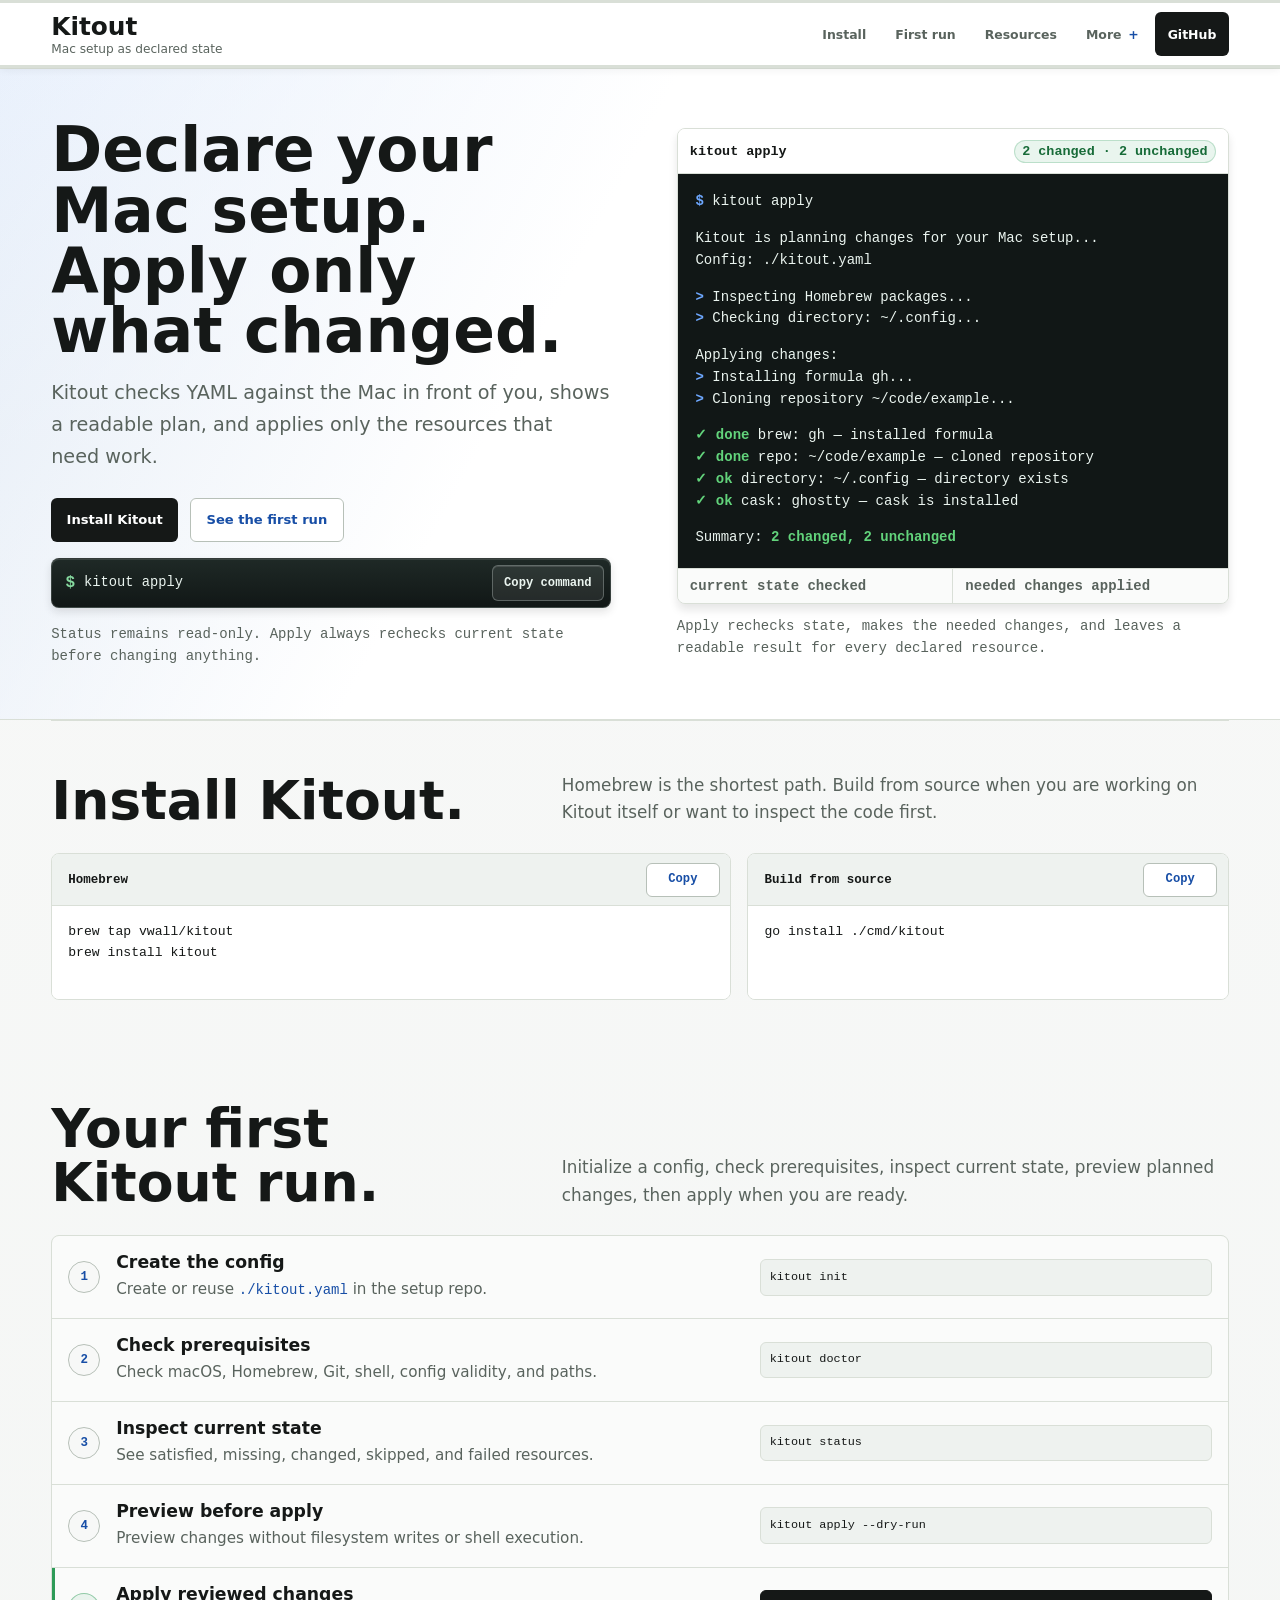
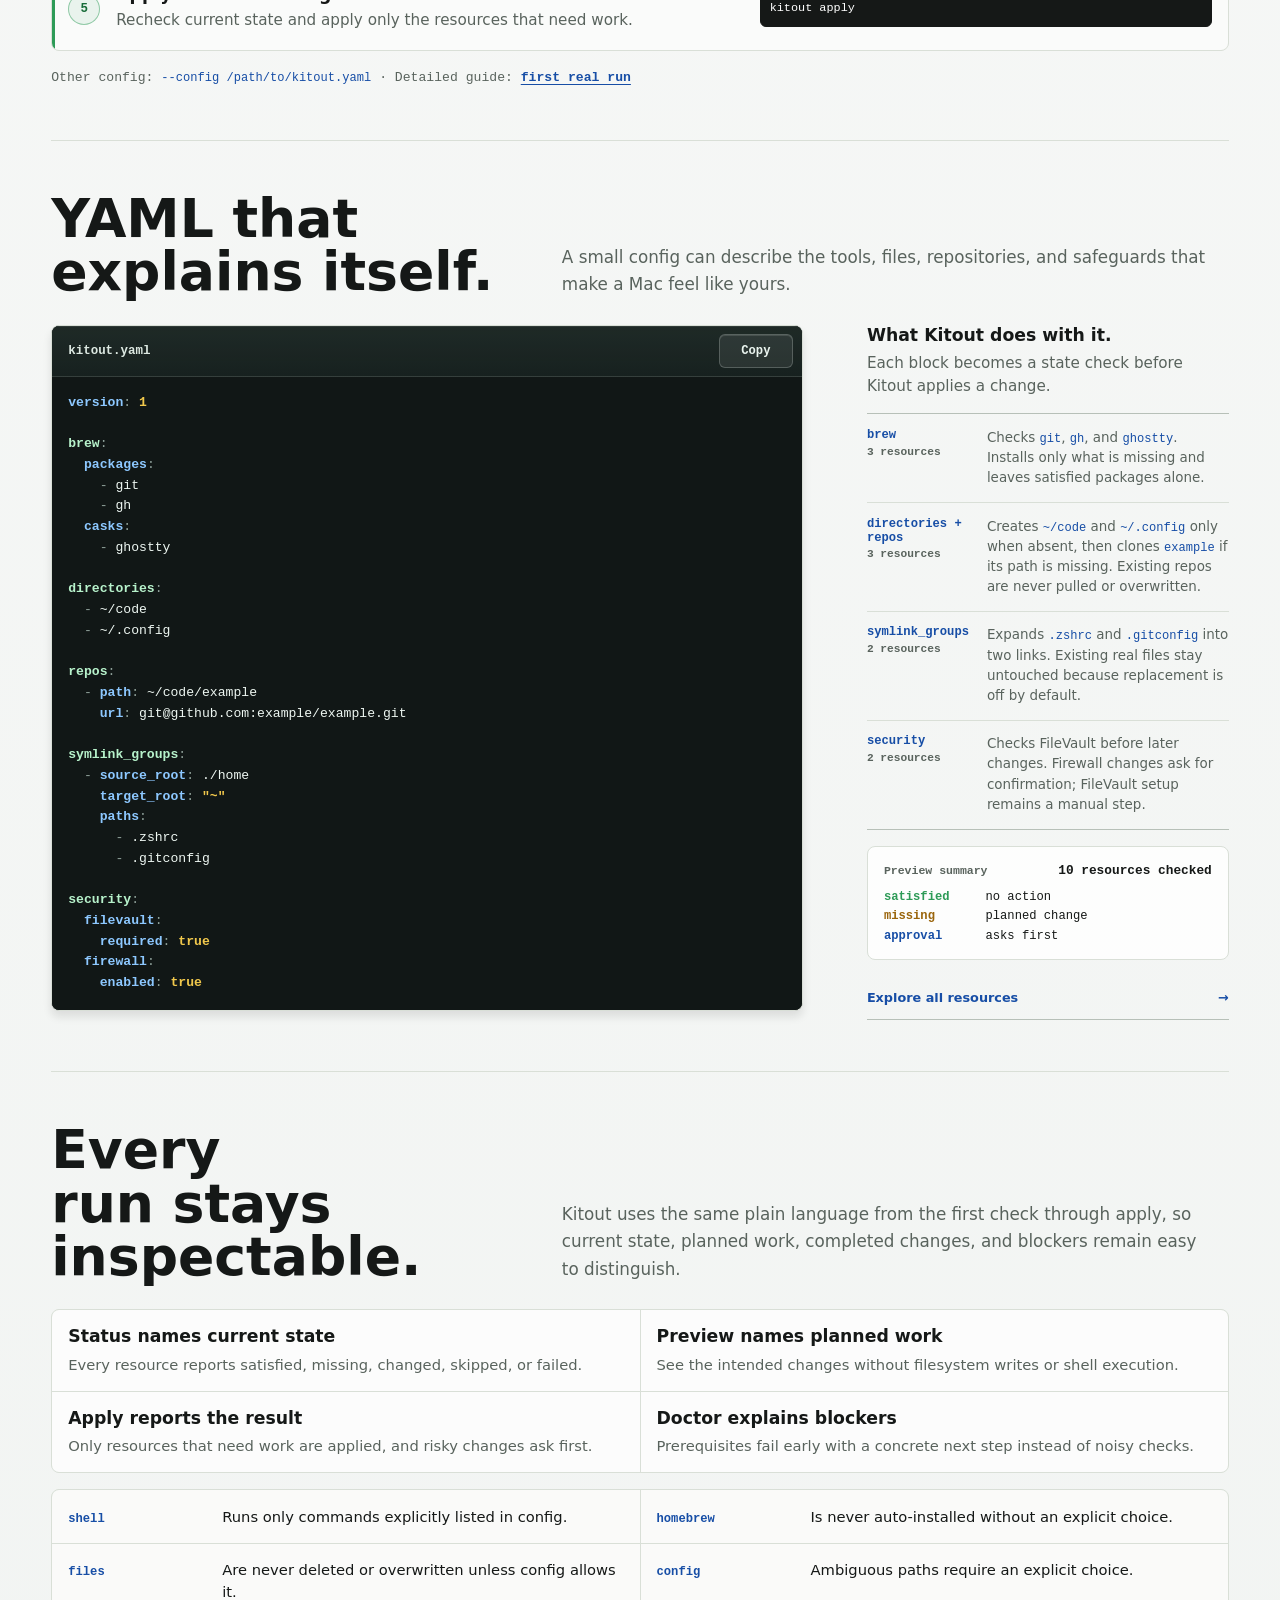
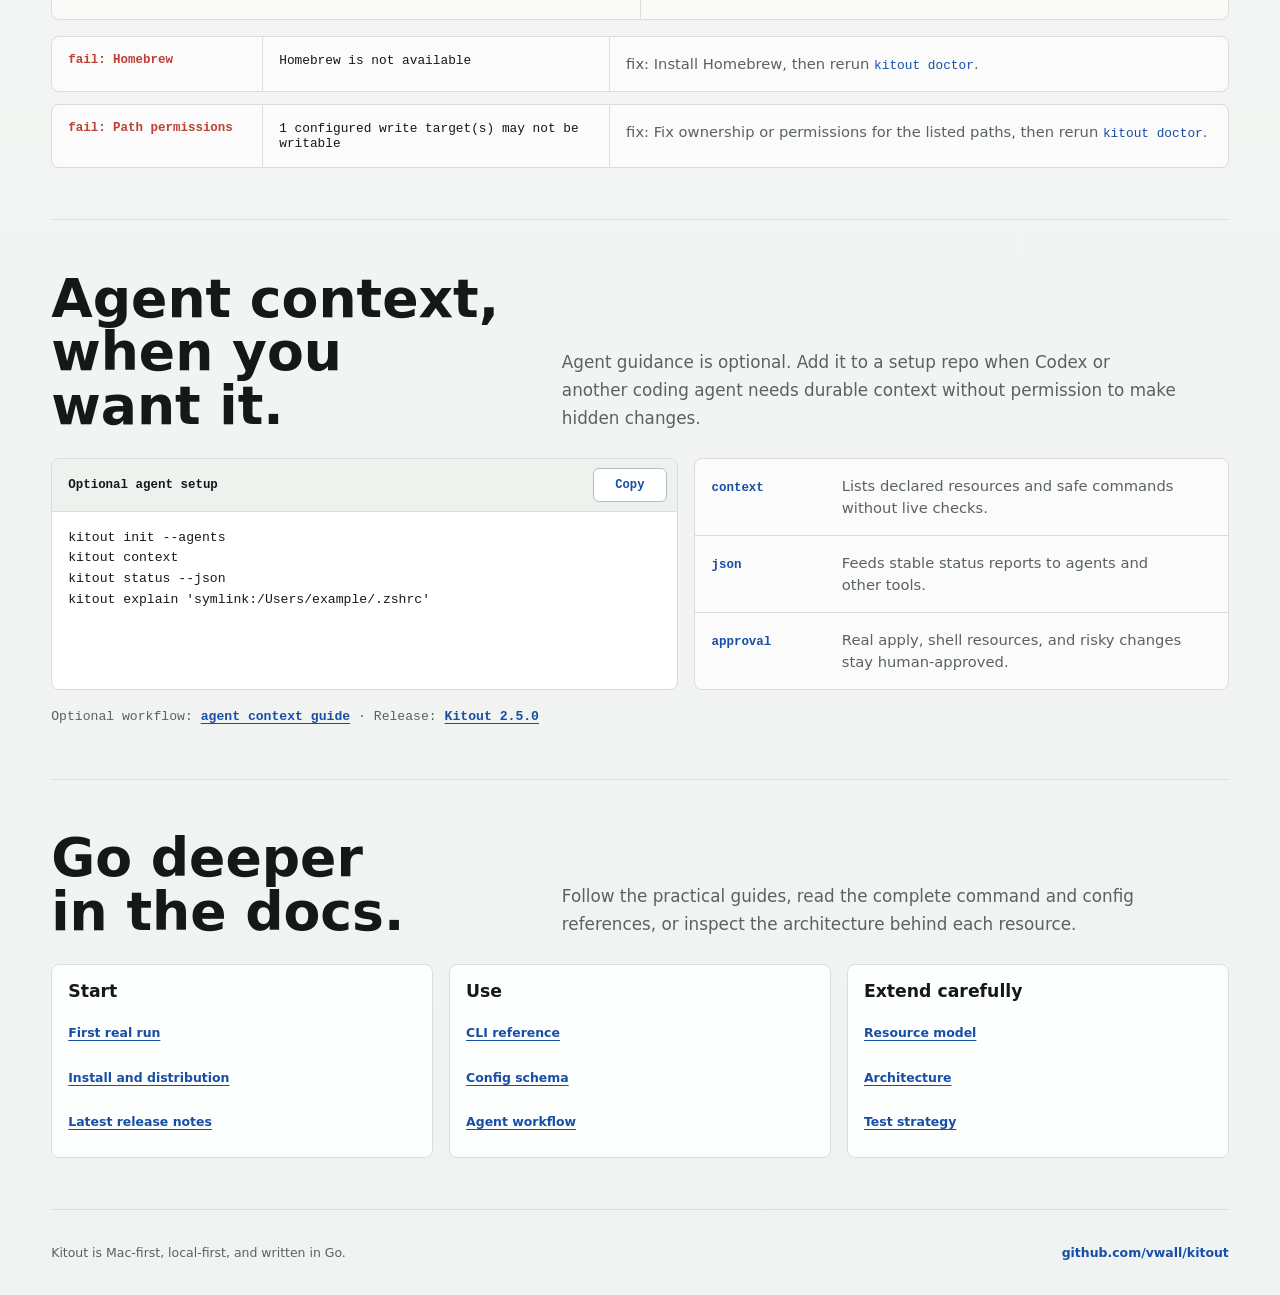
==== docs/index.html @ f17ac43f "Clarify config behavior and resource consequences" ====
<!doctype html>
<html lang="en">
  <head>
    <meta charset="utf-8" />
    <meta
      name="viewport"
      content="width=device-width, initial-scale=1, viewport-fit=cover"
    />
    <title>Kitout | Declarative Mac setup</title>
    <meta
      name="description"
      content="Kitout is a Go CLI for declaring a Mac setup in YAML, checking current state, previewing a plan, and applying only the resources that need work."
    />
    <link rel="icon" href="assets/retro-mac-computer.png" />
    <link rel="stylesheet" href="assets/site.css?v=2.5.0-homepage" />
  </head>
  <body>
    <header class="site-header" aria-label="Site header">
      <a class="brand" href="./" aria-label="Kitout home">
        <span class="brand-mark">Kitout</span>
        <span class="brand-line">Mac setup as declared state</span>
      </a>
      <nav class="site-nav" aria-label="Primary navigation">
        <a class="nav-install" href="#install">Install</a>
        <a class="nav-runbook" href="#commands">First run</a>
        <a class="nav-resources" href="#schema">Resources</a>
        <details class="nav-more">
          <summary>More</summary>
          <div class="nav-menu">
            <a href="#output">What happens</a>
            <a href="#agents">Agents</a>
            <a href="#docs">Docs</a>
            <a class="nav-menu-github" href="https://github.com/vwall/kitout"
              >GitHub</a
            >
          </div>
        </details>
        <a class="nav-strong" href="https://github.com/vwall/kitout"
          >GitHub</a
        >
      </nav>
    </header>

    <main>
      <section class="hero" aria-labelledby="hero-title">
        <div class="hero-inner">
          <div class="hero-copy">
            <h1 id="hero-title">
              Declare your Mac setup. Apply only what changed.
            </h1>
            <p class="hero-text">
              Kitout checks YAML against the Mac in front of you, shows a
              readable plan, and applies only the resources that need work.
            </p>
            <div class="hero-actions" aria-label="Primary links">
              <a class="button primary" href="#install">Install Kitout</a>
              <a class="button secondary" href="#commands">See the first run</a>
            </div>
            <div class="hero-command" aria-label="Apply command">
              <span class="prompt">$</span>
              <code>kitout apply</code>
              <button
                type="button"
                aria-label="Copy apply command"
                data-copy-text="kitout apply"
              >
                Copy command
              </button>
            </div>
            <p class="hero-note">
              Status remains read-only. Apply always rechecks current state
              before changing anything.
            </p>
          </div>
          <figure
            class="kitout-artifact"
            aria-labelledby="artifact-title"
            aria-describedby="artifact-caption"
          >
            <div class="artifact-shell">
              <div class="artifact-titlebar">
                <span id="artifact-title">kitout apply</span>
                <strong>2 changed · 2 unchanged</strong>
              </div>
              <div
                class="artifact-terminal"
                aria-label="Apply output excerpt"
              >
<pre><code><span class="terminal-line"><span class="term-prompt">$</span> kitout apply</span>
<span class="terminal-gap"></span>
<span class="terminal-line">Kitout is planning changes for your Mac setup...</span>
<span class="terminal-line">Config: ./kitout.yaml</span>
<span class="terminal-gap artifact-wide"></span>
<span class="terminal-line artifact-wide"><span class="term-progress">&gt;</span> Inspecting Homebrew packages...</span>
<span class="terminal-line artifact-wide"><span class="term-progress">&gt;</span> Checking directory: ~/.config...</span>
<span class="terminal-gap"></span>
<span class="terminal-line">Applying changes:</span>
<span class="terminal-line artifact-wide"><span class="term-progress">&gt;</span> Installing formula gh...</span>
<span class="terminal-line artifact-wide"><span class="term-progress">&gt;</span> Cloning repository ~/code/example...</span>
<span class="terminal-gap"></span>
<span class="terminal-line"><span class="term-ok">✓ done</span> brew: gh <span class="artifact-wide">— installed formula</span></span>
<span class="terminal-line"><span class="term-ok">✓ done</span> repo: ~/code/example <span class="artifact-wide">— cloned repository</span></span>
<span class="terminal-line"><span class="term-ok">✓ ok</span> directory: ~/.config <span class="artifact-wide">— directory exists</span></span>
<span class="terminal-line artifact-wide"><span class="term-ok">✓ ok</span> cask: ghostty — cask is installed</span>
<span class="terminal-gap"></span>
<span class="terminal-line">Summary: <span class="term-ok">2 changed, 2 unchanged</span></span></code></pre>
              </div>
              <div class="artifact-footer">
                <span>current state checked</span>
                <span>needed changes applied</span>
              </div>
            </div>
            <figcaption id="artifact-caption">
              Apply rechecks state, makes the needed changes, and leaves a
              readable result for every declared resource.
            </figcaption>
          </figure>
        </div>
      </section>

      <section id="install" class="install-section" aria-labelledby="install-title">
        <div class="section-intro">
          <h2 id="install-title">Install Kitout.</h2>
          <p>
            Homebrew is the shortest path. Build from source when you are
            working on Kitout itself or want to inspect the code first.
          </p>
        </div>
        <div class="install-grid">
          <div class="code-panel light-panel">
            <div class="panel-bar">
              <span>Homebrew</span>
              <button
                type="button"
                aria-label="Copy Homebrew install commands"
                data-copy-target="install-homebrew"
              >
                Copy
              </button>
            </div>
            <pre><code id="install-homebrew">brew tap vwall/kitout
brew install kitout</code></pre>
          </div>
          <div class="code-panel light-panel">
            <div class="panel-bar">
              <span>Build from source</span>
              <button
                type="button"
                aria-label="Copy source install command"
                data-copy-target="install-source"
              >
                Copy
              </button>
            </div>
            <pre><code id="install-source">go install ./cmd/kitout</code></pre>
          </div>
        </div>
      </section>

      <section id="commands" class="command-loop" aria-labelledby="commands-title">
        <div class="section-intro">
          <h2 id="commands-title">Your first Kitout run.</h2>
          <p>
            Initialize a config, check prerequisites, inspect current state,
            preview planned changes, then apply when you are ready.
          </p>
        </div>
        <ol class="runbook-list" aria-label="Recommended first-run sequence">
          <li>
            <span class="step-number">1</span>
            <div>
              <h3>Create the config</h3>
              <p>
                Create or reuse <code>./kitout.yaml</code> in the setup repo.
              </p>
            </div>
            <code>kitout init</code>
          </li>
          <li>
            <span class="step-number">2</span>
            <div>
              <h3>Check prerequisites</h3>
              <p>Check macOS, Homebrew, Git, shell, config validity, and paths.</p>
            </div>
            <code>kitout doctor</code>
          </li>
          <li>
            <span class="step-number">3</span>
            <div>
              <h3>Inspect current state</h3>
              <p>See satisfied, missing, changed, skipped, and failed resources.</p>
            </div>
            <code>kitout status</code>
          </li>
          <li>
            <span class="step-number">4</span>
            <div>
              <h3>Preview before apply</h3>
              <p>Preview changes without filesystem writes or shell execution.</p>
            </div>
            <code>kitout apply --dry-run</code>
          </li>
          <li class="runbook-apply">
            <span class="step-number">5</span>
            <div>
              <h3>Apply reviewed changes</h3>
              <p>Recheck current state and apply only the resources that need work.</p>
            </div>
            <code>kitout apply</code>
          </li>
        </ol>
        <p class="source-note">
          Other config:
          <code>--config /path/to/kitout.yaml</code>
          ·
          Detailed guide:
          <a href="setup/first-real-run.md">first real run</a>
        </p>
      </section>

      <section id="schema" class="schema-section" aria-labelledby="schema-title">
        <div class="section-intro">
          <h2 id="schema-title">YAML that explains itself.</h2>
          <p>
            A small config can describe the tools, files, repositories, and
            safeguards that make a Mac feel like yours.
          </p>
        </div>
        <div class="schema-grid">
          <div class="code-panel starter-config-panel">
            <div class="panel-bar">
              <span>kitout.yaml</span>
              <button
                type="button"
                aria-label="Copy starter config"
                data-copy-target="starter-config"
              >
                Copy
              </button>
            </div>
            <pre><code id="starter-config" class="syntax-yaml"><span class="yaml-key">version</span><span class="yaml-punct">:</span> <span class="yaml-number">1</span>

<span class="yaml-section">brew</span><span class="yaml-punct">:</span>
  <span class="yaml-key">packages</span><span class="yaml-punct">:</span>
    <span class="yaml-dash">-</span> <span class="yaml-value">git</span>
    <span class="yaml-dash">-</span> <span class="yaml-value">gh</span>
  <span class="yaml-key">casks</span><span class="yaml-punct">:</span>
    <span class="yaml-dash">-</span> <span class="yaml-value">ghostty</span>

<span class="yaml-section">directories</span><span class="yaml-punct">:</span>
  <span class="yaml-dash">-</span> <span class="yaml-value">~/code</span>
  <span class="yaml-dash">-</span> <span class="yaml-value">~/.config</span>

<span class="yaml-section">repos</span><span class="yaml-punct">:</span>
  <span class="yaml-dash">-</span> <span class="yaml-key">path</span><span class="yaml-punct">:</span> <span class="yaml-value">~/code/example</span>
    <span class="yaml-key">url</span><span class="yaml-punct">:</span> <span class="yaml-value">git@github.com:example/example.git</span>

<span class="yaml-section">symlink_groups</span><span class="yaml-punct">:</span>
  <span class="yaml-dash">-</span> <span class="yaml-key">source_root</span><span class="yaml-punct">:</span> <span class="yaml-value">./home</span>
    <span class="yaml-key">target_root</span><span class="yaml-punct">:</span> <span class="yaml-string">"~"</span>
    <span class="yaml-key">paths</span><span class="yaml-punct">:</span>
      <span class="yaml-dash">-</span> <span class="yaml-value">.zshrc</span>
      <span class="yaml-dash">-</span> <span class="yaml-value">.gitconfig</span>

<span class="yaml-section">security</span><span class="yaml-punct">:</span>
  <span class="yaml-key">filevault</span><span class="yaml-punct">:</span>
    <span class="yaml-key">required</span><span class="yaml-punct">:</span> <span class="yaml-bool">true</span>
  <span class="yaml-key">firewall</span><span class="yaml-punct">:</span>
    <span class="yaml-key">enabled</span><span class="yaml-punct">:</span> <span class="yaml-bool">true</span></code></pre>
          </div>
          <aside class="config-consequences" aria-labelledby="consequences-title">
            <div class="consequence-heading">
              <h3 id="consequences-title">What Kitout does with it.</h3>
              <p>
                Each block becomes a state check before Kitout applies a
                change.
              </p>
            </div>
            <ol class="consequence-list">
              <li>
                <div class="consequence-key">
                  <code>brew</code>
                  <span>3 resources</span>
                </div>
                <p>
                  Checks <code>git</code>, <code>gh</code>, and
                  <code>ghostty</code>. Installs only what is missing and
                  leaves satisfied packages alone.
                </p>
              </li>
              <li>
                <div class="consequence-key">
                  <code>directories + repos</code>
                  <span>3 resources</span>
                </div>
                <p>
                  Creates <code>~/code</code> and <code>~/.config</code> only
                  when absent, then clones <code>example</code> if its path is
                  missing. Existing repos are never pulled or overwritten.
                </p>
              </li>
              <li>
                <div class="consequence-key">
                  <code>symlink_groups</code>
                  <span>2 resources</span>
                </div>
                <p>
                  Expands <code>.zshrc</code> and <code>.gitconfig</code> into
                  two links. Existing real files stay untouched because
                  replacement is off by default.
                </p>
              </li>
              <li>
                <div class="consequence-key">
                  <code>security</code>
                  <span>2 resources</span>
                </div>
                <p>
                  Checks FileVault before later changes. Firewall changes ask
                  for confirmation; FileVault setup remains a manual step.
                </p>
              </li>
            </ol>
            <div class="consequence-summary" aria-label="Preview summary">
              <div class="consequence-summary-heading">
                <span>Preview summary</span>
                <strong>10 resources checked</strong>
              </div>
              <ul>
                <li>
                  <span class="consequence-state is-satisfied">satisfied</span>
                  <span>no action</span>
                </li>
                <li>
                  <span class="consequence-state is-missing">missing</span>
                  <span>planned change</span>
                </li>
                <li>
                  <span class="consequence-state is-approval">approval</span>
                  <span>asks first</span>
                </li>
              </ul>
            </div>
            <a class="resource-explore" href="config/config-spec.md">
              Explore all resources
              <span aria-hidden="true">→</span>
            </a>
          </aside>
        </div>
      </section>

      <section id="output" class="output-section" aria-labelledby="output-title">
        <div class="section-intro">
          <h2 id="output-title">Every run stays inspectable.</h2>
          <p>
            Kitout uses the same plain language from the first check through
            apply, so current state, planned work, completed changes, and
            blockers remain easy to distinguish.
          </p>
        </div>
        <div class="output-notes" aria-label="Command output guide">
          <article>
            <h3>Status names current state</h3>
            <p>Every resource reports satisfied, missing, changed, skipped, or failed.</p>
          </article>
          <article>
            <h3>Preview names planned work</h3>
            <p>See the intended changes without filesystem writes or shell execution.</p>
          </article>
          <article>
            <h3>Apply reports the result</h3>
            <p>Only resources that need work are applied, and risky changes ask first.</p>
          </article>
          <article>
            <h3>Doctor explains blockers</h3>
            <p>Prerequisites fail early with a concrete next step instead of noisy checks.</p>
          </article>
        </div>
        <ul class="safety-list" aria-label="Default safety rules">
          <li>
            <strong>shell</strong>
            <span>Runs only commands explicitly listed in config.</span>
          </li>
          <li>
            <strong>homebrew</strong>
            <span>Is never auto-installed without an explicit choice.</span>
          </li>
          <li>
            <strong>files</strong>
            <span>Are never deleted or overwritten unless config allows it.</span>
          </li>
          <li>
            <strong>config</strong>
            <span>Ambiguous paths require an explicit choice.</span>
          </li>
        </ul>
        <div class="recovery-strip" aria-label="Doctor recovery examples">
          <div class="recovery-row">
            <span>fail: Homebrew</span>
            <code>Homebrew is not available</code>
            <p>
              fix: Install Homebrew, then rerun
              <code>kitout doctor</code>.
            </p>
          </div>
          <div class="recovery-row">
            <span>fail: Path permissions</span>
            <code>1 configured write target(s) may not be writable</code>
            <p>
              fix: Fix ownership or permissions for the listed paths, then rerun
              <code>kitout doctor</code>.
            </p>
          </div>
        </div>
      </section>

      <section id="agents" class="agent-section" aria-labelledby="agents-title">
        <div class="section-intro">
          <h2 id="agents-title">Agent context, when you want it.</h2>
          <p>
            Agent guidance is optional. Add it to a setup repo when Codex or
            another coding agent needs durable context without permission to
            make hidden changes.
          </p>
        </div>
        <div class="agent-grid">
          <div class="agent-panels">
            <div class="code-panel light-panel">
              <div class="panel-bar">
                <span>Optional agent setup</span>
                <button
                  type="button"
                  aria-label="Copy agent setup commands"
                  data-copy-target="agent-setup"
                >
                  Copy
                </button>
              </div>
              <pre><code id="agent-setup">kitout init --agents
kitout context
kitout status --json
kitout explain 'symlink:/Users/example/.zshrc'</code></pre>
            </div>
          </div>
          <div class="agent-rules" aria-label="Agent workflow rules">
            <article>
              <span>context</span>
              <p>Lists declared resources and safe commands without live checks.</p>
            </article>
            <article>
              <span>json</span>
              <p>Feeds stable status reports to agents and other tools.</p>
            </article>
            <article>
              <span>approval</span>
              <p>Real apply, shell resources, and risky changes stay human-approved.</p>
            </article>
          </div>
        </div>
        <p class="source-note">
          Optional workflow:
          <a href="agents/agent-context.md">agent context guide</a>
          · Release:
          <a href="release/2.5.0.md">Kitout 2.5.0</a>
        </p>
      </section>

      <section id="docs" class="docs-section" aria-labelledby="docs-title">
        <div class="section-intro">
          <h2 id="docs-title">Go deeper in the docs.</h2>
          <p>
            Follow the practical guides, read the complete command and config
            references, or inspect the architecture behind each resource.
          </p>
        </div>
        <div class="docs-grid" aria-label="Documentation map">
          <article>
            <h3>Start</h3>
            <a href="setup/first-real-run.md">First real run</a>
            <a href="install/installation-and-distribution.md">Install and distribution</a>
            <a href="release/2.5.0.md">Latest release notes</a>
          </article>
          <article>
            <h3>Use</h3>
            <a href="cli/cli-spec.md">CLI reference</a>
            <a href="config/config-spec.md">Config schema</a>
            <a href="agents/agent-context.md">Agent workflow</a>
          </article>
          <article>
            <h3>Extend carefully</h3>
            <a href="runtime/resource-model.md">Resource model</a>
            <a href="architecture/architecture-overview.md">Architecture</a>
            <a href="testing/test-strategy.md">Test strategy</a>
          </article>
        </div>
      </section>
    </main>

    <footer class="site-footer">
      <span>Kitout is Mac-first, local-first, and written in Go.</span>
      <a href="https://github.com/vwall/kitout">github.com/vwall/kitout</a>
    </footer>

    <script>
      const copyButtons = document.querySelectorAll(
        "[data-copy-text], [data-copy-target]",
      );

      const writeClipboard = async (text) => {
        if (navigator.clipboard && window.isSecureContext) {
          try {
            await Promise.race([
              navigator.clipboard.writeText(text),
              new Promise((_, reject) => {
                window.setTimeout(
                  () => reject(new Error("Clipboard request timed out")),
                  800,
                );
              }),
            ]);
            return;
          } catch {
            /* Use the selectable textarea fallback below. */
          }
        }

        const field = document.createElement("textarea");
        field.value = text;
        field.setAttribute("readonly", "");
        field.style.position = "fixed";
        field.style.inset = "0 auto auto 0";
        field.style.opacity = "0";
        document.body.append(field);
        field.select();
        const copied = document.execCommand("copy");
        field.remove();

        if (!copied) {
          throw new Error("Clipboard copy is unavailable");
        }
      };

      copyButtons.forEach((button) => {
        const initialLabel = button.textContent.trim();
        const initialAriaLabel = button.getAttribute("aria-label");
        button.setAttribute("aria-live", "polite");

        button.addEventListener("click", async () => {
          const targetId = button.dataset.copyTarget;
          const target = targetId ? document.getElementById(targetId) : null;
          const text = button.dataset.copyText || target?.textContent || "";

          try {
            await writeClipboard(text.trim());
            button.dataset.copyState = "copied";
            button.textContent = "Copied";
            if (initialAriaLabel) {
              button.setAttribute(
                "aria-label",
                initialAriaLabel.replace(/^Copy\b/, "Copied"),
              );
            }

            window.setTimeout(() => {
              delete button.dataset.copyState;
              button.textContent = initialLabel;
              if (initialAriaLabel) {
                button.setAttribute("aria-label", initialAriaLabel);
              }
            }, 1600);
          } catch {
            button.dataset.copyState = "fallback";
            button.textContent = "Copy unavailable";
            if (initialAriaLabel) {
              button.setAttribute(
                "aria-label",
                initialAriaLabel.replace(/^Copy\b/, "Copy unavailable for"),
              );
            }

            window.setTimeout(() => {
              delete button.dataset.copyState;
              button.textContent = initialLabel;
              if (initialAriaLabel) {
                button.setAttribute("aria-label", initialAriaLabel);
              }
            }, 2400);
          }
        });
      });

      const navMore = document.querySelector(".nav-more");

      navMore?.addEventListener("click", (event) => {
        if (event.target.closest(".nav-menu a")) {
          navMore.removeAttribute("open");
        }
      });

      document.addEventListener("click", (event) => {
        if (navMore?.open && !navMore.contains(event.target)) {
          navMore.removeAttribute("open");
        }
      });

      document.addEventListener("keydown", (event) => {
        if (event.key === "Escape" && navMore?.open) {
          navMore.removeAttribute("open");
          navMore.querySelector("summary")?.focus();
        }
      });
    </script>
  </body>
</html>
---- docs/assets/site.css ----
:root {
  color-scheme: light;
  --canvas: #f7f8f7;
  --surface: #ffffff;
  --soft: #eef2ef;
  --ink: #151817;
  --muted: #59635d;
  --line: #d9dfd7;
  --line-strong: #b7c0b8;
  --glass-surface: rgba(255, 255, 255, 0.62);
  --glass-surface-strong: rgba(255, 255, 255, 0.78);
  --glass-edge: rgba(255, 255, 255, 0.72);
  --glass-line: rgba(21, 24, 23, 0.12);
  --glass-highlight: rgba(255, 255, 255, 0.88);
  --blue: #1f6feb;
  --blue-dark: #174ea6;
  --green: #2d9b57;
  --amber: #9a650c;
  --red: #bd3f36;
  --terminal: #111716;
  --terminal-soft: #17211f;
  --radius: 8px;
  --shadow: 0 6px 8px rgba(21, 24, 23, 0.1);
  --ease-out: cubic-bezier(0.16, 1, 0.3, 1);
  --mono: ui-monospace, SFMono-Regular, Menlo, Consolas, "Liberation Mono",
    monospace;
  --sans: ui-sans-serif, system-ui, -apple-system, BlinkMacSystemFont, "Segoe UI",
    sans-serif;
  --gutter: clamp(1rem, 4vw, 4rem);
  --content: 1180px;
  --space-2xs: 0.5rem;
  --space-xs: 0.75rem;
  --space-sm: 1rem;
  --space-md: clamp(1.25rem, 2vw, 1.75rem);
  --space-lg: clamp(2rem, 4vw, 3.5rem);
  --space-xl: clamp(3.5rem, 7vw, 6rem);
}

* {
  box-sizing: border-box;
}

html {
  scroll-padding-top: 7rem;
  background: var(--canvas);
  color: var(--ink);
  font-family: var(--sans);
  text-rendering: optimizeLegibility;
}

body {
  min-width: 320px;
  margin: 0;
  background: linear-gradient(180deg, #ffffff 0, var(--canvas) 28rem, #f0f3f1 100%);
}

body::selection {
  color: #ffffff;
  background: var(--blue-dark);
}

main {
  overflow: clip;
}

a {
  color: inherit;
}

:where(a, button, summary) {
  transition:
    background-color 180ms var(--ease-out),
    border-color 180ms var(--ease-out),
    color 180ms var(--ease-out),
    transform 180ms var(--ease-out);
}

button {
  font: inherit;
}

img {
  display: block;
  max-width: 100%;
  height: auto;
}

code,
pre,
.hero-command,
.hero-note,
.artifact-titlebar,
.artifact-terminal,
.artifact-footer,
.agent-rules,
.recovery-row,
.step-number,
.runbook-list code,
.source-note,
.panel-bar,
.safety-list,
.doc-links {
  font-family: var(--mono);
}

h1,
h2,
h3,
p {
  margin-top: 0;
  letter-spacing: 0;
}

h1 {
  max-width: 14ch;
  margin-bottom: 1rem;
  color: var(--ink);
  font-size: clamp(3rem, 4.8vw, 4.25rem);
  line-height: 0.98;
  overflow-wrap: normal;
  text-wrap: balance;
}

h2 {
  margin-bottom: 0.9rem;
  font-size: clamp(2rem, 5vw, 3.35rem);
  line-height: 1;
  overflow-wrap: anywhere;
  text-wrap: balance;
}

h3 {
  margin-bottom: 0.65rem;
  font-size: 1.08rem;
  line-height: 1.25;
}

p {
  color: var(--muted);
  line-height: 1.65;
  text-wrap: pretty;
}

p code {
  color: var(--blue-dark);
  font-family: var(--mono);
  font-size: 0.92em;
  font-variant-ligatures: none;
}

:where(a, button, summary):focus-visible {
  outline: 3px solid var(--blue);
  outline-offset: 3px;
}

.command-loop,
.agent-section,
.schema-section,
.output-section,
.safety-section,
.install-section,
.docs-section,
.site-footer {
  width: min(calc(100% - (var(--gutter) * 2)), var(--content));
  margin-inline: auto;
}

.site-header {
  position: sticky;
  top: 0;
  z-index: 10;
  display: flex;
  width: 100%;
  min-height: 64px;
  align-items: center;
  justify-content: space-between;
  gap: var(--space-sm);
  margin: 0;
  padding-block: 0.55rem;
  padding-inline: max(var(--gutter), calc((100vw - var(--content)) / 2));
  border-block: 0 1px;
  border-inline: 0;
  border-style: solid;
  border-color: var(--line);
  border-radius: 0;
  background: rgba(255, 255, 255, 0.96);
  box-shadow: 0 2px 8px rgba(21, 24, 23, 0.06);
  -webkit-backdrop-filter: blur(12px);
  backdrop-filter: blur(12px);
}

.brand {
  display: grid;
  gap: 0.1rem;
  min-width: 12rem;
  text-decoration: none;
}

.brand-mark {
  font-size: 1.55rem;
  font-weight: 800;
}

.brand-line {
  color: var(--muted);
  font-size: 0.76rem;
}

.site-nav {
  position: relative;
  display: flex;
  flex-wrap: wrap;
  align-items: center;
  justify-content: flex-end;
  gap: 0.25rem;
  font-size: 0.78rem;
  font-weight: 700;
}

.site-nav > a,
.nav-more summary {
  display: inline-flex;
  min-height: 44px;
  align-items: center;
  padding: 0.7rem 0.78rem;
  border-radius: 6px;
  color: var(--muted);
  text-decoration: none;
}

.nav-more {
  position: relative;
}

.nav-more summary {
  gap: 0.42rem;
  cursor: pointer;
  list-style: none;
  user-select: none;
}

.nav-more summary::-webkit-details-marker {
  display: none;
}

.nav-more summary::after {
  content: "+";
  color: var(--blue-dark);
  font-weight: 800;
}

.nav-more[open] summary::after {
  content: "-";
}

.site-nav > a:hover,
.nav-more summary:hover,
.nav-more[open] summary {
  color: var(--ink);
  background: rgba(255, 255, 255, 0.82);
}

.nav-menu {
  position: absolute;
  z-index: 20;
  top: calc(100% + 0.42rem);
  right: 0;
  display: grid;
  width: min(16rem, calc(100vw - 2rem));
  gap: 1px;
  overflow: hidden;
  padding: 0.35rem;
  border: 1px solid var(--line);
  border-radius: calc(var(--radius) + 2px);
  background: var(--surface);
  box-shadow: var(--shadow);
}

.nav-menu a {
  display: flex;
  min-height: 44px;
  align-items: center;
  justify-content: space-between;
  padding: 0.62rem 0.68rem;
  border-radius: 6px;
  color: var(--muted);
  text-decoration: none;
}

.nav-menu a:hover {
  color: var(--ink);
  background: rgba(255, 255, 255, 0.78);
}

.nav-menu-github {
  display: none !important;
}

.site-nav .nav-strong {
  color: #ffffff;
  background: var(--ink);
}

.site-nav .nav-strong:hover {
  color: #ffffff;
  background: var(--blue-dark);
}

.hero {
  position: relative;
  overflow: hidden;
  border-block: 1px solid var(--line);
  background: linear-gradient(118deg, rgba(31, 111, 235, 0.09), #ffffff 42%);
}

.hero-inner {
  display: grid;
  width: min(calc(100% - (var(--gutter) * 2)), var(--content));
  grid-template-columns: minmax(26rem, 1.02fr) minmax(27rem, 0.98fr);
  gap: clamp(1.25rem, 4vw, 4rem);
  align-items: center;
  margin-inline: auto;
  padding-block: clamp(1.75rem, 4vw, 4rem);
}

.hero-copy {
  display: grid;
  min-width: 0;
  align-content: start;
}

.hero-text {
  max-width: 36rem;
  margin-bottom: var(--space-md);
  color: var(--muted);
  font-size: 1.2rem;
}

.hero-command {
  display: inline-grid;
  max-width: min(100%, 35rem);
  grid-template-columns: auto minmax(0, 1fr) auto;
  align-items: center;
  gap: 0.55rem;
  margin-bottom: var(--space-sm);
  padding: 0.38rem;
  border: 1px solid rgba(234, 244, 239, 0.16);
  border-radius: var(--radius);
  color: #eaf4ef;
  background:
    linear-gradient(180deg, rgba(31, 42, 39, 0.96), rgba(17, 23, 22, 0.95)),
    var(--terminal);
  box-shadow:
    0 4px 8px rgba(21, 24, 23, 0.12),
    inset 0 1px 0 rgba(255, 255, 255, 0.12);
}

.hero-command .prompt {
  padding-left: 0.45rem;
  color: #86d99f;
  font-weight: 800;
}

.hero-command code {
  min-width: 0;
  font-size: 0.86rem;
  font-variant-ligatures: none;
  overflow: hidden;
  overflow-wrap: normal;
  text-overflow: ellipsis;
  white-space: nowrap;
}

.hero-command button,
.panel-bar button {
  border-radius: 6px;
  cursor: pointer;
  font-size: 0.76rem;
  font-weight: 800;
}

.hero-command button {
  grid-column: auto;
  width: auto;
  min-width: 7rem;
  min-height: 36px;
  padding-inline: 0.72rem;
  border: 1px solid rgba(234, 244, 239, 0.28);
  color: #eaf4ef;
  background: rgba(255, 255, 255, 0.08);
  box-shadow: inset 0 1px 0 rgba(255, 255, 255, 0.12);
}

.panel-bar button {
  position: relative;
  min-width: 4.65rem;
  min-height: 34px;
  padding: 0.42rem 0.64rem;
  border: 1px solid rgba(234, 244, 239, 0.22);
  color: #eaf4ef;
  background: rgba(255, 255, 255, 0.08);
  box-shadow: inset 0 1px 0 rgba(255, 255, 255, 0.12);
  line-height: 1;
}

.panel-bar button::before {
  position: absolute;
  inset: -5px 0;
  content: "";
}

.hero-note {
  max-width: 34rem;
  margin-bottom: 0;
  color: var(--muted);
  font-size: 0.875rem;
  line-height: 1.55;
}

.hero-command button:hover {
  background: var(--blue-dark);
}

.panel-bar button:hover {
  border-color: rgba(234, 244, 239, 0.4);
  background: rgba(255, 255, 255, 0.14);
}

.hero-command button:active,
.panel-bar button:active,
.button:active,
.site-nav a:active {
  transform: translateY(1px);
}

:where(.hero-command button, .panel-bar button)[data-copy-state="copied"] {
  color: #ffffff;
  background: var(--green);
}

:where(.hero-command button, .panel-bar button)[data-copy-state="fallback"] {
  min-width: 8.5rem;
  color: var(--ink);
  background: #f1c84c;
}

.panel-bar button[data-copy-state] {
  border-color: transparent;
}

.hero-actions {
  display: flex;
  flex-wrap: wrap;
  gap: var(--space-xs);
  margin-bottom: var(--space-sm);
}

.button {
  display: inline-flex;
  min-height: 44px;
  align-items: center;
  justify-content: center;
  padding: 0.78rem 0.96rem;
  border-radius: 6px;
  font-size: 0.82rem;
  font-weight: 800;
  text-decoration: none;
}

.button.primary {
  color: #ffffff;
  background: var(--ink);
}

.button.primary:hover {
  background: var(--blue-dark);
}

.button.secondary {
  color: var(--blue-dark);
  border: 1px solid var(--line-strong);
  background: var(--surface);
}

.button.secondary:hover {
  color: var(--ink);
  border-color: var(--blue-dark);
  background: #ffffff;
}

.kitout-artifact {
  display: grid;
  min-width: 0;
  gap: var(--space-xs);
  margin: 0;
}

.artifact-shell {
  overflow: hidden;
  border: 1px solid var(--line);
  border-radius: var(--radius);
  background: var(--surface);
  box-shadow: var(--shadow);
}

.artifact-titlebar {
  display: flex;
  min-height: 2.75rem;
  align-items: center;
  justify-content: space-between;
  gap: var(--space-sm);
  padding: 0.65rem 0.75rem;
  border-bottom: 1px solid var(--line);
  color: var(--ink);
  background: var(--surface);
  font-size: 0.84rem;
  font-weight: 800;
}

.artifact-titlebar strong {
  padding: 0.2rem 0.45rem;
  border: 1px solid rgba(45, 155, 87, 0.24);
  border-radius: 999px;
  color: #176b38;
  background: rgba(45, 155, 87, 0.1);
  font-weight: 800;
  overflow-wrap: anywhere;
}

.artifact-terminal {
  min-width: 0;
  background: var(--terminal);
}

.artifact-terminal pre {
  min-height: 0;
  padding: 1.05rem 1.1rem 1.15rem;
  color: #eaf4ef;
  background: var(--terminal);
  font-size: 0.875rem;
  line-height: 1.55;
  overflow-wrap: anywhere;
  white-space: pre-wrap;
}

.artifact-terminal code {
  display: block;
  min-width: 0;
  white-space: normal;
}

.artifact-terminal .terminal-line {
  display: block;
  overflow-wrap: anywhere;
}

.artifact-terminal .terminal-gap {
  display: block;
  height: 0.95rem;
}

.artifact-footer {
  display: flex;
  flex-wrap: wrap;
  border-top: 1px solid var(--line);
  background: rgba(248, 250, 248, 0.72);
}

.artifact-footer span {
  flex: 1 1 0;
  padding: 0.58rem 0.75rem;
  color: var(--muted);
  font-size: 0.875rem;
  font-weight: 800;
}

.artifact-footer span + span {
  border-left: 1px solid var(--line);
}

.kitout-artifact figcaption {
  max-width: 68ch;
  color: var(--muted);
  font-family: var(--mono);
  font-size: 0.875rem;
  line-height: 1.55;
}

.command-loop,
.agent-section,
.schema-section,
.output-section,
.install-section,
.docs-section {
  padding-block: var(--space-lg);
}

.section-intro {
  display: grid;
  grid-template-columns: minmax(16rem, 0.62fr) minmax(0, 0.9fr);
  gap: var(--space-lg);
  align-items: end;
  margin-bottom: var(--space-md);
}

.section-intro h2 {
  max-width: 13ch;
  margin-bottom: 0;
}

.section-intro p {
  max-width: 42rem;
  margin-bottom: 0;
  font-size: 1.05rem;
}

.section-intro.compact {
  align-items: start;
  grid-template-columns: minmax(0, 44rem);
}

.section-intro.compact h2 {
  max-width: 14ch;
}

.code-panel {
  min-width: 0;
  border: 1px solid var(--line);
  border-radius: var(--radius);
  background: var(--surface);
}

.runbook-list {
  display: grid;
  gap: 1px;
  overflow: hidden;
  margin: 0;
  border: 1px solid var(--line);
  border-radius: var(--radius);
  padding: 0;
  background: var(--line);
  list-style: none;
}

.runbook-list li {
  display: grid;
  min-width: 0;
  grid-template-columns: auto minmax(17rem, 1fr) minmax(21rem, 0.72fr);
  gap: var(--space-sm);
  align-items: center;
  padding: var(--space-sm);
  background: rgba(255, 255, 255, 0.88);
}

.step-number {
  display: inline-grid;
  width: 2rem;
  aspect-ratio: 1;
  place-items: center;
  border: 1px solid var(--line-strong);
  border-radius: 50%;
  color: var(--blue-dark);
  background: var(--canvas);
  font-family: var(--mono);
  font-size: 0.78rem;
  font-weight: 800;
}

.runbook-list h3 {
  margin-bottom: 0.2rem;
}

.runbook-list p,
.resource-stack p {
  margin-bottom: 0;
  font-size: 0.95rem;
}

.runbook-list > li > code {
  display: block;
  min-width: 0;
  padding: 0.55rem;
  border: 1px solid var(--line);
  border-radius: 6px;
  color: var(--ink);
  background: var(--soft);
  font-family: var(--mono);
  font-size: 0.74rem;
  font-variant-ligatures: none;
  line-height: 1.45;
  overflow-x: auto;
  overflow-y: hidden;
  overflow-wrap: normal;
  white-space: nowrap;
}

.runbook-apply {
  box-shadow: inset 3px 0 0 var(--green);
}

.runbook-apply .step-number {
  border-color: rgba(45, 155, 87, 0.48);
  color: #176b38;
  background: rgba(45, 155, 87, 0.08);
}

.runbook-list > .runbook-apply > code {
  border-color: var(--ink);
  color: #ffffff;
  background: var(--ink);
}

.source-note {
  margin: var(--space-sm) 0 0;
  color: var(--muted);
  font-size: 0.82rem;
}

.source-note a {
  color: var(--blue-dark);
  font-weight: 800;
  text-decoration-thickness: 0.08em;
  text-underline-offset: 0.22em;
}

.source-note a:hover {
  color: var(--ink);
}

.agent-section {
  border-top: 1px solid var(--line);
}

.agent-grid {
  display: grid;
  grid-template-columns: minmax(0, 1.08fr) minmax(18rem, 0.92fr);
  gap: var(--space-sm);
  align-items: stretch;
}

.agent-panels {
  display: grid;
  gap: var(--space-sm);
  min-width: 0;
}

.agent-panels .code-panel {
  box-shadow: none;
}

.agent-panels pre {
  min-height: 0;
  white-space: pre-wrap;
}

.agent-rules {
  display: grid;
  overflow: hidden;
  border: 1px solid var(--line);
  border-radius: var(--radius);
  background: var(--line);
}

.agent-rules article {
  display: grid;
  grid-template-columns: minmax(6.5rem, 0.32fr) minmax(0, 1fr);
  gap: var(--space-xs);
  align-items: baseline;
  padding: var(--space-sm);
  background: rgba(255, 255, 255, 0.88);
}

.agent-rules article + article {
  border-top: 1px solid var(--line);
}

.agent-rules span {
  color: var(--blue-dark);
  font-size: 0.78rem;
  font-weight: 800;
}

.agent-rules p {
  margin-bottom: 0;
  font-family: var(--sans);
  font-size: 0.92rem;
  line-height: 1.5;
}

.schema-section {
  border-top: 1px solid var(--line);
}

.schema-grid {
  display: grid;
  grid-template-columns: minmax(0, 1.35fr) minmax(19rem, 0.65fr);
  gap: clamp(2rem, 5vw, 4.5rem);
  align-items: start;
}

.code-panel {
  overflow: hidden;
  background: var(--terminal);
  box-shadow:
    var(--shadow),
    inset 0 1px 0 rgba(255, 255, 255, 0.1);
}

.code-panel.light-panel {
  border-color: var(--line);
  background: var(--surface);
  box-shadow: none;
}

.panel-bar {
  display: flex;
  min-height: 3.25rem;
  align-items: center;
  justify-content: space-between;
  gap: 1rem;
  padding: 0.55rem 0.65rem 0.55rem 1rem;
  border-bottom: 1px solid rgba(255, 255, 255, 0.1);
  color: #dce8e1;
  background:
    linear-gradient(180deg, rgba(31, 42, 39, 0.96), rgba(23, 33, 31, 0.9)),
    var(--terminal-soft);
  box-shadow: inset 0 1px 0 rgba(255, 255, 255, 0.08);
  font-size: 0.78rem;
  font-weight: 800;
}

.light-panel .panel-bar {
  border-bottom-color: var(--line);
  color: var(--ink);
  background: var(--soft);
  box-shadow: none;
}

.light-panel .panel-bar button {
  border-color: var(--line-strong);
  color: var(--blue-dark);
  background: var(--surface);
  box-shadow: none;
}

.light-panel .panel-bar button:hover {
  border-color: var(--blue-dark);
  color: #ffffff;
  background: var(--blue-dark);
}

.starter-config-panel .panel-bar {
  display: grid;
  grid-template-columns: minmax(0, 1fr) auto;
  min-height: 3rem;
  padding: 0.5rem 0.55rem 0.5rem 1rem;
}

.starter-config-panel .panel-bar span {
  min-width: 0;
  overflow: hidden;
  text-overflow: ellipsis;
  white-space: nowrap;
}

pre {
  margin: 0;
  overflow: auto;
  padding: 1rem;
  color: #eaf4ef;
  background: var(--terminal);
  font-family: var(--mono);
  font-size: 0.82rem;
  font-variant-ligatures: none;
  line-height: 1.58;
  scrollbar-color: #43534e transparent;
  tab-size: 2;
}

.light-panel pre {
  color: var(--ink);
  background: var(--surface);
  scrollbar-color: var(--line-strong) transparent;
}

.schema-grid .code-panel pre {
  max-height: clamp(34rem, 72vh, 56rem);
}

.syntax-yaml {
  color: #eaf4ef;
}

.syntax-yaml .yaml-section {
  color: #b7f2cb;
  font-weight: 800;
}

.syntax-yaml .yaml-key {
  color: #8dc8ff;
  font-weight: 800;
}

.syntax-yaml .yaml-punct,
.syntax-yaml .yaml-dash {
  color: #8fa19a;
}

.syntax-yaml .yaml-value {
  color: #eef7f2;
}

.syntax-yaml .yaml-string,
.syntax-yaml .yaml-number,
.syntax-yaml .yaml-bool {
  color: #f1c84c;
  font-weight: 800;
}

.resource-stack {
  display: grid;
  overflow: hidden;
  border: 1px solid var(--line);
  border-radius: var(--radius);
  background: rgba(255, 255, 255, 0.86);
}

.resource-stack article {
  display: grid;
  grid-template-columns: minmax(5.5rem, 0.28fr) minmax(0, 1fr);
  gap: var(--space-xs);
  align-items: start;
  padding: var(--space-sm);
}

.resource-stack article + article {
  border-top: 1px solid var(--line);
}

.resource-stack span {
  display: inline-flex;
  min-width: 5.5rem;
  min-height: 1.5rem;
  align-items: center;
  color: var(--blue-dark);
  font-family: var(--mono);
  font-size: 0.8rem;
  font-weight: 800;
}

.config-consequences {
  display: grid;
  align-self: start;
  align-content: start;
  gap: var(--space-sm);
  min-width: 0;
}

.consequence-heading {
  display: grid;
  gap: 0.35rem;
}

.consequence-heading h3,
.consequence-heading p {
  margin-bottom: 0;
}

.consequence-heading p {
  max-width: 31rem;
  font-size: 0.95rem;
  line-height: 1.5;
}

.consequence-list {
  display: grid;
  margin: 0;
  border-block: 1px solid var(--line-strong);
  padding: 0;
  list-style: none;
}

.consequence-list > li {
  display: grid;
  grid-template-columns: minmax(6.5rem, 0.34fr) minmax(0, 1fr);
  gap: var(--space-sm);
  min-width: 0;
  align-items: start;
  padding-block: 0.85rem;
}

.consequence-list > li + li {
  border-top: 1px solid var(--line);
}

.consequence-key {
  display: grid;
  gap: 0.22rem;
  min-width: 0;
}

.consequence-key code {
  color: var(--blue-dark);
  font-size: 0.76rem;
  font-weight: 800;
  overflow-wrap: anywhere;
}

.consequence-key span {
  color: var(--muted);
  font-family: var(--mono);
  font-size: 0.7rem;
  font-weight: 800;
}

.consequence-list p {
  margin-bottom: 0;
  font-size: 0.84rem;
  line-height: 1.5;
}

.consequence-list p code {
  font-size: 0.9em;
}

.consequence-summary {
  display: grid;
  gap: 0.75rem;
  padding: var(--space-sm);
  border: 1px solid var(--line);
  border-radius: var(--radius);
  background: rgba(255, 255, 255, 0.86);
}

.consequence-summary-heading {
  display: flex;
  align-items: baseline;
  justify-content: space-between;
  gap: var(--space-xs);
  font-family: var(--mono);
}

.consequence-summary-heading span {
  color: var(--muted);
  font-size: 0.72rem;
  font-weight: 800;
}

.consequence-summary-heading strong {
  color: var(--ink);
  font-size: 0.8rem;
}

.consequence-summary ul {
  display: grid;
  gap: 0.35rem;
  margin: 0;
  padding: 0;
  font-family: var(--mono);
  font-size: 0.76rem;
  list-style: none;
}

.consequence-summary li {
  display: grid;
  grid-template-columns: 5.6rem minmax(0, 1fr);
  gap: var(--space-xs);
}

.consequence-state {
  font-weight: 800;
}

.consequence-state.is-satisfied {
  color: var(--green);
}

.consequence-state.is-missing {
  color: var(--amber);
}

.consequence-state.is-approval {
  color: var(--blue-dark);
}

.resource-explore {
  display: inline-flex;
  min-height: 44px;
  align-items: center;
  justify-content: space-between;
  gap: var(--space-sm);
  border-bottom: 1px solid var(--line-strong);
  color: var(--blue-dark);
  font-size: 0.8rem;
  font-weight: 800;
  text-decoration: none;
}

.resource-explore:hover {
  border-color: var(--blue-dark);
  color: var(--ink);
}

.output-section {
  border-top: 1px solid var(--line);
}

.term-prompt,
.term-progress {
  color: #6ea8ff;
  font-weight: 800;
}

.term-ok {
  color: #62d37b;
  font-weight: 800;
}

.term-warn {
  color: #f1c84c;
  font-weight: 800;
}

.term-fail {
  color: #ff6b64;
  font-weight: 800;
}

.term-skip {
  color: #67d4ef;
  font-weight: 800;
}

.output-notes {
  display: grid;
  grid-template-columns: repeat(2, minmax(0, 1fr));
  gap: 1px;
  overflow: hidden;
  border: 1px solid var(--line);
  border-radius: var(--radius);
  background: var(--line);
}

.output-notes article {
  display: grid;
  align-content: start;
  gap: 0.35rem;
  padding: var(--space-sm);
  background: rgba(255, 255, 255, 0.92);
}

.output-notes article + article {
  border-top: 0;
}

.output-notes h3,
.output-notes p {
  margin-bottom: 0;
}

.output-notes p {
  color: var(--muted);
  font-size: 0.92rem;
  line-height: 1.45;
}

.recovery-strip {
  display: grid;
  gap: 0.75rem;
  overflow: visible;
  margin-top: var(--space-sm);
}

.recovery-row {
  display: grid;
  grid-template-columns: minmax(9.5rem, 0.34fr) minmax(16rem, 0.56fr) minmax(0, 1fr);
  gap: 1px;
  overflow: hidden;
  border: 1px solid var(--line);
  border-radius: var(--radius);
  background: var(--line);
}

.recovery-row > * {
  min-width: 0;
  margin: 0;
  padding: var(--space-sm);
  background: rgba(255, 255, 255, 0.88);
}

.recovery-row span {
  color: var(--red);
  font-family: var(--mono);
  font-size: 0.78rem;
  font-weight: 800;
}

.recovery-row code {
  color: var(--ink);
  font-size: 0.8rem;
  overflow-wrap: anywhere;
}

.recovery-row p {
  color: var(--muted);
  font-family: var(--sans);
  font-size: 0.92rem;
  line-height: 1.45;
}

.recovery-row p code {
  color: var(--blue-dark);
}

.safety-list {
  display: grid;
  grid-template-columns: repeat(2, minmax(0, 1fr));
  gap: 1px;
  overflow: hidden;
  margin: var(--space-sm) 0 0;
  border: 1px solid var(--line);
  border-radius: var(--radius);
  padding: 0;
  background: var(--line);
  list-style: none;
}

.safety-list li {
  display: grid;
  grid-template-columns: minmax(6.8rem, 0.32fr) minmax(0, 1fr);
  gap: var(--space-md);
  align-items: baseline;
  min-height: 0;
  padding: 0.95rem var(--space-sm);
  border: 0;
  border-radius: 0;
  background: rgba(255, 255, 255, 0.86);
  color: var(--ink);
  font-size: 0.92rem;
  line-height: 1.5;
}

.safety-list li::before {
  display: none;
}

.safety-list strong {
  color: var(--blue-dark);
  font-size: 0.76rem;
  font-weight: 800;
}

.safety-list span {
  min-width: 0;
  font-family: var(--sans);
}

.safety-list code {
  color: var(--blue-dark);
  font-size: 0.94em;
}

.install-section {
  border-top: 1px solid var(--line);
}

.install-grid {
  display: grid;
  grid-template-columns: repeat(12, minmax(0, 1fr));
  gap: var(--space-sm);
}

.install-grid .code-panel:nth-child(1) {
  grid-column: span 7;
}

.install-grid .code-panel:nth-child(2) {
  grid-column: span 5;
}

.install-grid .code-panel {
  box-shadow: none;
}

.install-grid pre {
  min-height: 5.8rem;
  white-space: pre-wrap;
}

.doc-links {
  display: flex;
  flex-wrap: wrap;
  gap: var(--space-xs);
  margin-top: var(--space-sm);
}

.doc-links a {
  display: inline-flex;
  min-height: 44px;
  align-items: center;
  padding: 0.7rem 0.78rem;
  border: 1px solid var(--glass-edge);
  border-radius: 6px;
  color: var(--blue-dark);
  background:
    linear-gradient(
      180deg,
      var(--glass-surface-strong),
      var(--glass-surface)
    );
  box-shadow: inset 0 1px 0 var(--glass-highlight);
  font-size: 0.78rem;
  font-weight: 800;
  text-decoration: none;
  -webkit-backdrop-filter: saturate(145%) blur(10px);
  backdrop-filter: saturate(145%) blur(10px);
}

.doc-links a:hover {
  color: var(--ink);
  border-color: var(--blue-dark);
  background: #ffffff;
}

.docs-section {
  border-top: 1px solid var(--line);
}

.docs-grid {
  display: grid;
  grid-template-columns: repeat(3, minmax(0, 1fr));
  gap: var(--space-sm);
}

.docs-grid article {
  display: grid;
  align-content: start;
  gap: 0.42rem;
  min-width: 0;
  padding: var(--space-sm);
  border: 1px solid var(--line);
  border-radius: var(--radius);
  background: rgba(255, 255, 255, 0.9);
}

.docs-grid h3 {
  margin-bottom: 0.25rem;
}

.docs-grid a {
  display: inline-flex;
  min-height: 38px;
  align-items: center;
  color: var(--blue-dark);
  font-size: 0.78rem;
  font-weight: 800;
  overflow-wrap: anywhere;
  text-decoration-thickness: 0.08em;
  text-underline-offset: 0.22em;
}

.docs-grid a:hover {
  color: var(--ink);
}

.site-footer {
  display: flex;
  min-height: 86px;
  align-items: center;
  justify-content: space-between;
  gap: 1rem;
  border-top: 1px solid var(--line);
  color: var(--muted);
  font-size: 0.78rem;
}

.site-footer a {
  display: inline-flex;
  min-height: 44px;
  align-items: center;
  color: var(--blue-dark);
  font-weight: 800;
  text-decoration: none;
}

@media (max-width: 1040px) {
  h1 {
    font-size: 4rem;
  }

  h2 {
    font-size: 2.7rem;
  }

  .install-grid .code-panel:nth-child(1),
  .install-grid .code-panel:nth-child(2) {
    grid-column: span 6;
  }

  .agent-grid,
  .schema-grid {
    grid-template-columns: 1fr;
  }

  .config-consequences {
    max-width: 54rem;
  }
}

@media (max-width: 880px) {
  .hero-inner {
    grid-template-columns: 1fr;
  }

  .kitout-artifact {
    max-width: 54rem;
  }
}

@media (max-width: 760px) {
  html {
    scroll-padding-top: 5rem;
  }

  h1 {
    font-size: 3.5rem;
  }

  h2 {
    font-size: 2.2rem;
  }

  .site-header {
    grid-template-columns: minmax(0, 1fr) auto;
    align-items: center;
    display: grid;
    padding-block: 0.55rem;
  }

  .brand {
    min-width: 0;
  }

  .brand-line {
    display: none;
  }

  .site-nav {
    width: auto;
    flex-wrap: nowrap;
    justify-content: flex-end;
  }

  .site-nav a {
    padding-inline: 0.6rem;
  }

  .site-nav > .nav-runbook,
  .site-nav > .nav-resources,
  .site-nav > .nav-strong {
    display: none;
  }

  .nav-menu {
    width: min(17rem, calc(100vw - 2rem));
  }

  .nav-menu-github {
    display: flex !important;
  }

  .hero-inner {
    padding-block: 2.25rem;
  }

  .artifact-titlebar {
    align-items: flex-start;
    flex-direction: column;
  }

  .artifact-terminal pre {
    padding: 0.9rem;
  }

  .hero-text {
    font-size: 1.08rem;
  }

  .section-intro {
    grid-template-columns: 1fr;
  }

  .section-intro p {
    grid-column: auto;
  }

  .output-notes {
    grid-template-columns: 1fr;
  }

  .runbook-list li {
    grid-template-columns: 1fr;
  }

  .runbook-list > li > code {
    overflow-wrap: anywhere;
    white-space: normal;
  }

  .recovery-row {
    grid-template-columns: 1fr;
  }

  .agent-rules article {
    grid-template-columns: 1fr;
    gap: 0.35rem;
  }

  .step-number {
    width: 1.75rem;
  }

  .install-grid .code-panel:nth-child(1),
  .install-grid .code-panel:nth-child(2) {
    grid-column: 1 / -1;
  }

  .command-loop,
  .agent-section,
  .schema-section,
  .output-section,
  .install-section,
  .docs-section {
    padding-block: 2.75rem;
  }

  .safety-list {
    grid-template-columns: 1fr;
  }

  .safety-list li {
    grid-template-columns: 1fr;
    gap: 0.35rem;
  }
  .site-footer {
    align-items: flex-start;
    flex-direction: column;
    justify-content: center;
    padding-block: 1rem;
  }
}

@media (max-width: 540px) {
  h1 {
    font-size: 2.85rem;
  }

  h2 {
    font-size: 1.9rem;
  }

  .install-grid {
    grid-template-columns: 1fr;
  }

  .hero-command {
    grid-template-columns: auto minmax(0, 1fr);
  }

  .hero-command code {
    overflow: visible;
    overflow-wrap: anywhere;
    text-overflow: clip;
    white-space: normal;
  }

  .hero-command button {
    grid-column: 1 / -1;
    width: 100%;
  }

  .artifact-wide {
    display: none !important;
  }

  .artifact-footer span {
    flex: 1 1 0;
  }

  .artifact-footer span + span {
    border-left: 1px solid var(--line);
  }

  .hero-actions {
    width: 100%;
  }

  .hero-actions .button {
    flex: 1 1 0;
    width: auto;
    min-width: 0;
    padding-inline: 0.7rem;
  }

  .schema-grid .code-panel pre {
    max-height: 34rem;
  }

  .consequence-list > li {
    grid-template-columns: 1fr;
    gap: 0.5rem;
  }

  .consequence-key {
    display: flex;
    align-items: baseline;
    justify-content: space-between;
    gap: var(--space-xs);
  }

  .site-nav .nav-strong {
    width: 100%;
    justify-content: center;
  }

  .doc-links,
  .doc-links a,
  .docs-grid {
    width: 100%;
  }

  .doc-links a {
    justify-content: center;
  }

  .resource-stack article {
    grid-template-columns: 1fr;
  }

  .docs-grid {
    grid-template-columns: 1fr;
  }
}

@media (prefers-reduced-motion: no-preference) {
  .kitout-artifact {
    animation: proof-settle 720ms var(--ease-out) both;
  }

  .hero-inner {
    animation: hero-copy-settle 620ms var(--ease-out) both;
  }

  .runbook-list li,
  .resource-stack article,
  .agent-rules article,
  .output-notes article,
  .safety-list li,
  .install-grid .code-panel,
  .docs-grid article {
    transition: background-color 180ms var(--ease-out);
  }
}

@media (prefers-reduced-motion: reduce) {
  *,
  *::before,
  *::after {
    scroll-behavior: auto !important;
    transition-duration: 0.001ms !important;
    animation-duration: 0.001ms !important;
    animation-iteration-count: 1 !important;
  }
}

@keyframes proof-settle {
  from {
    transform: translateY(8px);
  }
}

@keyframes hero-copy-settle {
  from {
    transform: translateY(10px);
  }
}
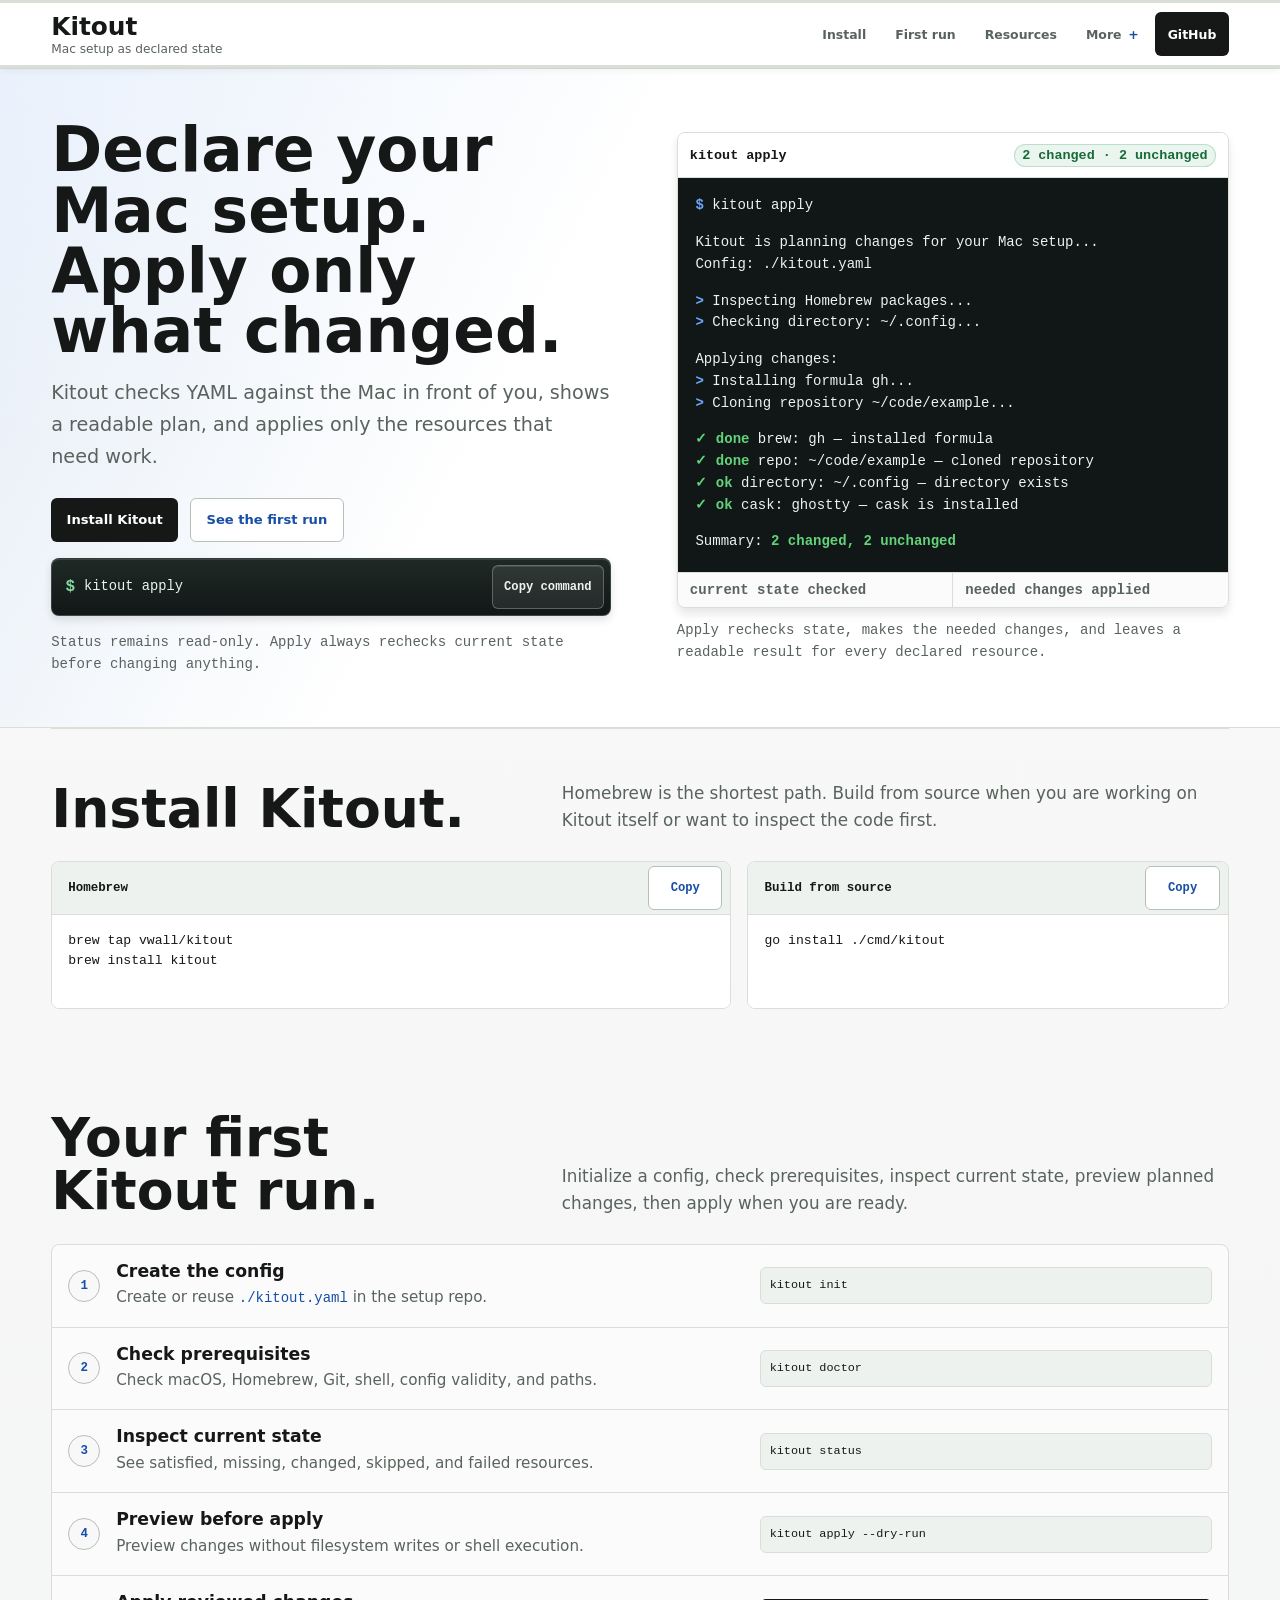
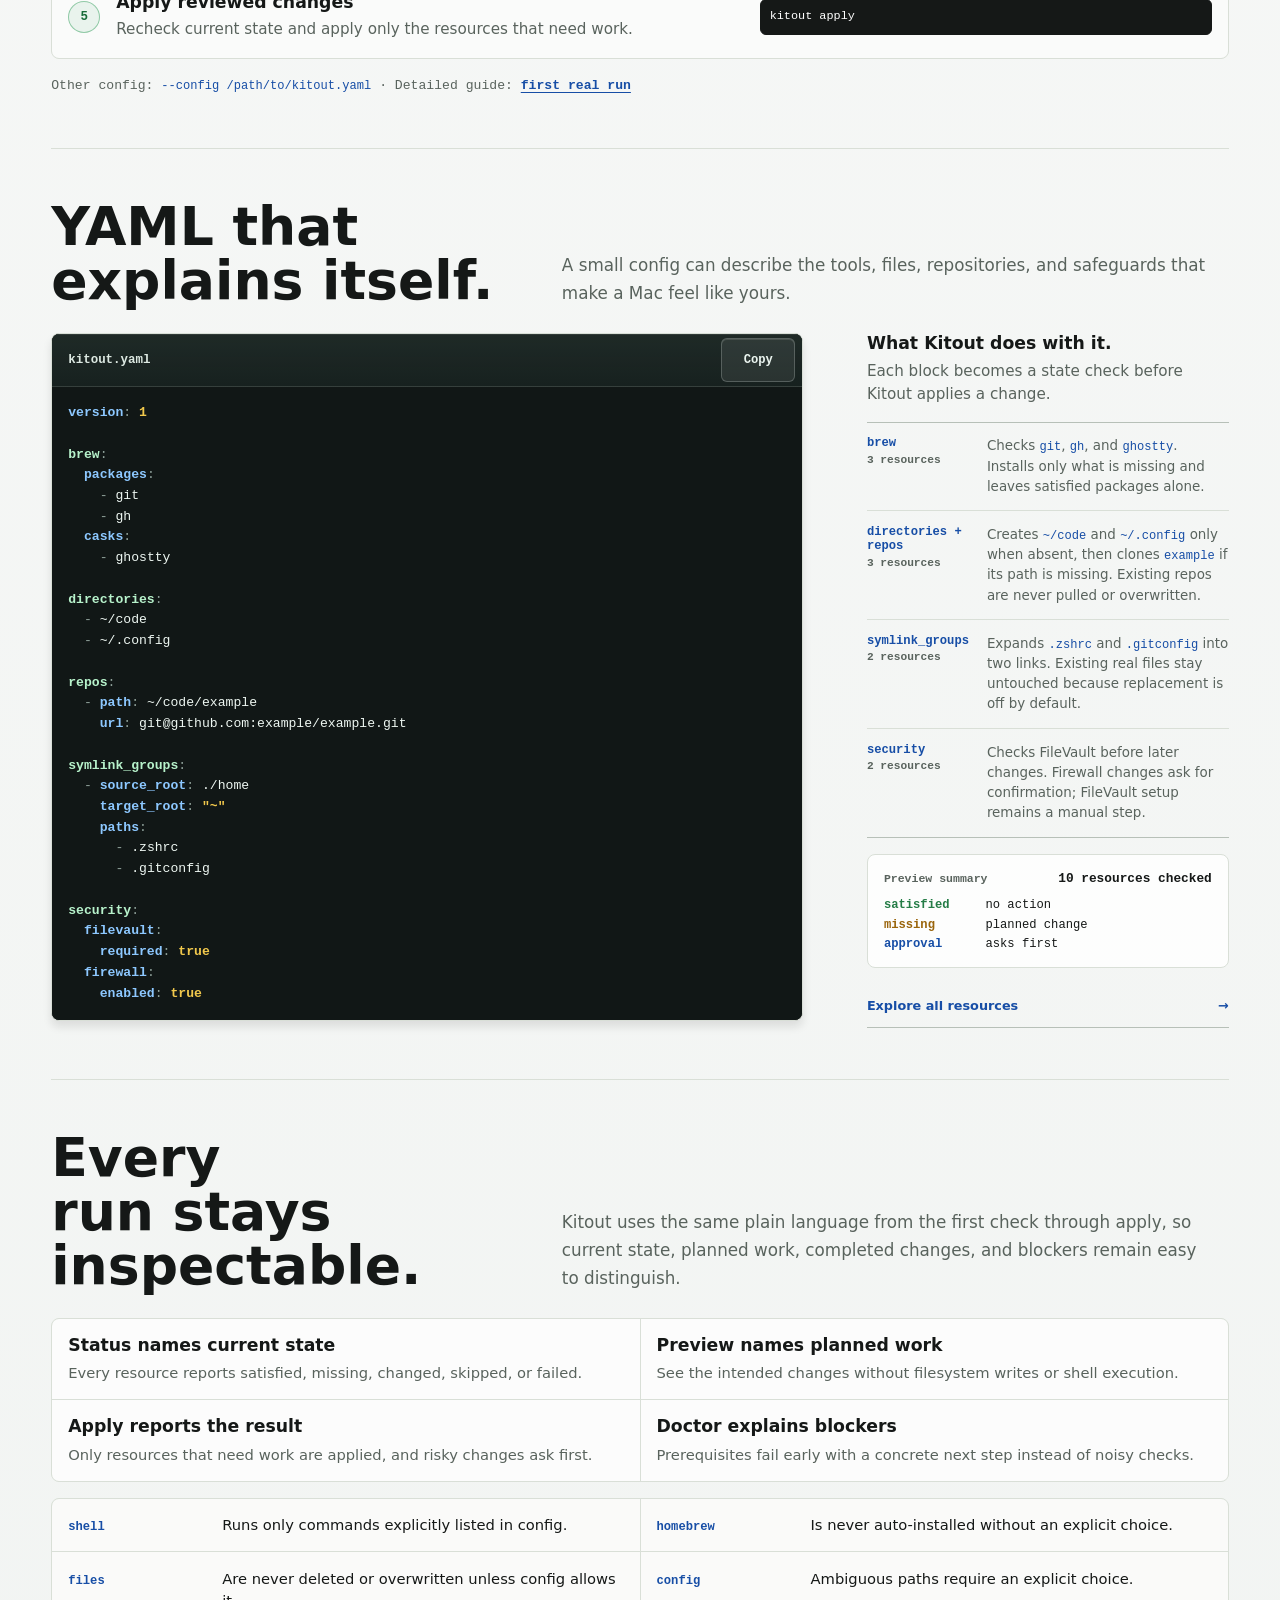
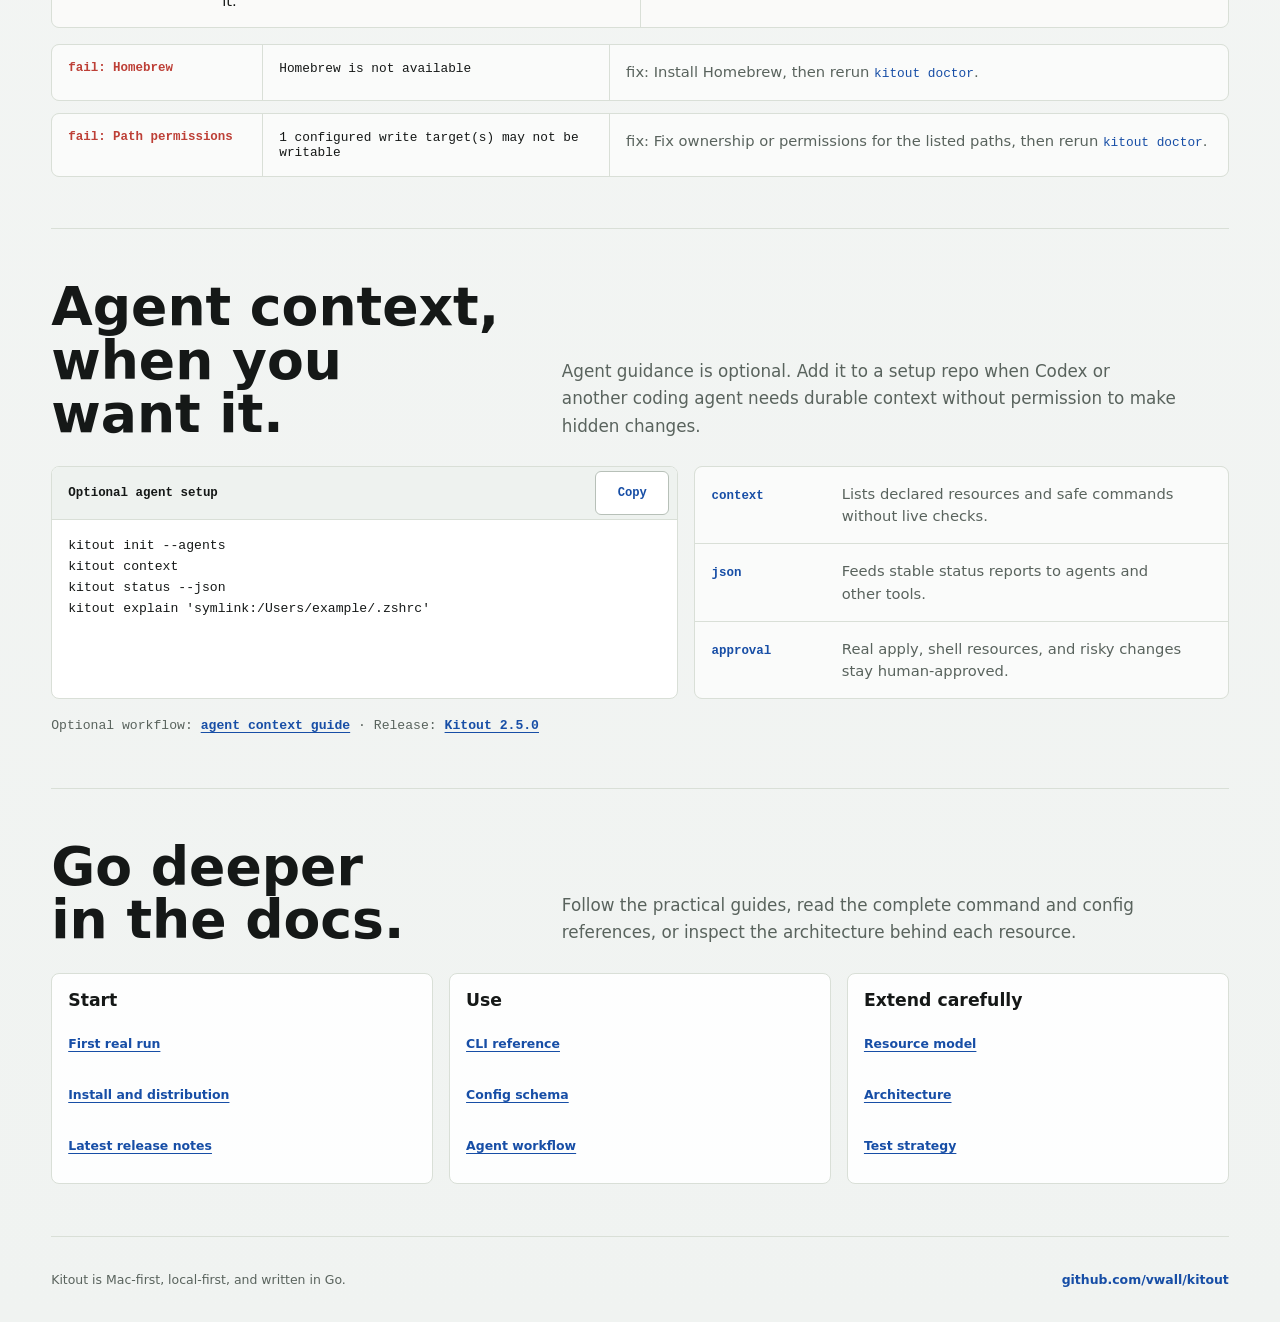
==== commit dadddddc: "Improve docs accessibility and Brew tap example" ====
--- a/docs/index.html
+++ b/docs/index.html
@@ -12,9 +12,10 @@
       content="Kitout is a Go CLI for declaring a Mac setup in YAML, checking current state, previewing a plan, and applying only the resources that need work."
     />
     <link rel="icon" href="assets/retro-mac-computer.png" />
-    <link rel="stylesheet" href="assets/site.css?v=2.5.0-homepage" />
+    <link rel="stylesheet" href="assets/site.css?v=2.5.0-homepage-polish" />
   </head>
   <body>
+    <a class="skip-link" href="#main-content">Skip to main content</a>
     <header class="site-header" aria-label="Site header">
       <a class="brand" href="./" aria-label="Kitout home">
         <span class="brand-mark">Kitout</span>
@@ -41,7 +42,7 @@
       </nav>
     </header>
 
-    <main>
+    <main id="main-content" tabindex="-1">
       <section class="hero" aria-labelledby="hero-title">
         <div class="hero-inner">
           <div class="hero-copy">
@@ -501,10 +502,28 @@
       <a href="https://github.com/vwall/kitout">github.com/vwall/kitout</a>
     </footer>
 
+    <div
+      class="visually-hidden"
+      role="status"
+      aria-live="polite"
+      aria-atomic="true"
+      data-copy-status
+    ></div>
+
     <script>
       const copyButtons = document.querySelectorAll(
         "[data-copy-text], [data-copy-target]",
       );
+      const copyStatus = document.querySelector("[data-copy-status]");
+
+      const announceCopyStatus = (message) => {
+        if (!copyStatus) return;
+
+        copyStatus.textContent = "";
+        window.requestAnimationFrame(() => {
+          copyStatus.textContent = message;
+        });
+      };
 
       const writeClipboard = async (text) => {
         if (navigator.clipboard && window.isSecureContext) {
@@ -543,7 +562,9 @@
       copyButtons.forEach((button) => {
         const initialLabel = button.textContent.trim();
         const initialAriaLabel = button.getAttribute("aria-label");
-        button.setAttribute("aria-live", "polite");
+        const statusSubject = (initialAriaLabel || initialLabel)
+          .replace(/^Copy\s+/i, "")
+          .replace(/^./, (character) => character.toUpperCase());
 
         button.addEventListener("click", async () => {
           const targetId = button.dataset.copyTarget;
@@ -560,6 +581,7 @@
                 initialAriaLabel.replace(/^Copy\b/, "Copied"),
               );
             }
+            announceCopyStatus(`${statusSubject} copied.`);
 
             window.setTimeout(() => {
               delete button.dataset.copyState;
@@ -577,6 +599,9 @@
                 initialAriaLabel.replace(/^Copy\b/, "Copy unavailable for"),
               );
             }
+            announceCopyStatus(
+              `Could not copy ${statusSubject.toLowerCase()}. Select the text and copy it manually.`,
+            );
 
             window.setTimeout(() => {
               delete button.dataset.copyState;
--- a/docs/assets/site.css
+++ b/docs/assets/site.css
@@ -14,7 +14,7 @@
   --glass-highlight: rgba(255, 255, 255, 0.88);
   --blue: #1f6feb;
   --blue-dark: #174ea6;
-  --green: #2d9b57;
+  --green: #247c46;
   --amber: #9a650c;
   --red: #bd3f36;
   --terminal: #111716;
@@ -34,6 +34,9 @@
   --space-md: clamp(1.25rem, 2vw, 1.75rem);
   --space-lg: clamp(2rem, 4vw, 3.5rem);
   --space-xl: clamp(3.5rem, 7vw, 6rem);
+  --z-sticky: 10;
+  --z-dropdown: 20;
+  --z-skip-link: 30;
 }
 
 * {
@@ -57,6 +60,10 @@
 body::selection {
   color: #ffffff;
   background: var(--blue-dark);
+}
+
+main:focus {
+  outline: none;
 }
 
 main {
@@ -153,6 +160,39 @@
   outline-offset: 3px;
 }
 
+.visually-hidden {
+  position: absolute;
+  width: 1px;
+  height: 1px;
+  overflow: hidden;
+  margin: -1px;
+  padding: 0;
+  border: 0;
+  clip: rect(0 0 0 0);
+  clip-path: inset(50%);
+  white-space: nowrap;
+}
+
+.skip-link {
+  position: fixed;
+  z-index: var(--z-skip-link);
+  top: var(--space-sm);
+  left: var(--space-sm);
+  min-height: 44px;
+  padding: 0.75rem 0.9rem;
+  border-radius: 6px;
+  color: #ffffff;
+  background: var(--ink);
+  font-size: 0.82rem;
+  font-weight: 800;
+  text-decoration: none;
+  transform: translateY(calc(-100% - var(--space-lg)));
+}
+
+.skip-link:focus-visible {
+  transform: translateY(0);
+}
+
 .command-loop,
 .agent-section,
 .schema-section,
@@ -168,7 +208,7 @@
 .site-header {
   position: sticky;
   top: 0;
-  z-index: 10;
+  z-index: var(--z-sticky);
   display: flex;
   width: 100%;
   min-height: 64px;
@@ -193,6 +233,8 @@
   display: grid;
   gap: 0.1rem;
   min-width: 12rem;
+  min-height: 44px;
+  align-content: center;
   text-decoration: none;
 }
 
@@ -262,7 +304,7 @@
 
 .nav-menu {
   position: absolute;
-  z-index: 20;
+  z-index: var(--z-dropdown);
   top: calc(100% + 0.42rem);
   right: 0;
   display: grid;
@@ -383,7 +425,7 @@
   grid-column: auto;
   width: auto;
   min-width: 7rem;
-  min-height: 36px;
+  min-height: 44px;
   padding-inline: 0.72rem;
   border: 1px solid rgba(234, 244, 239, 0.28);
   color: #eaf4ef;
@@ -394,7 +436,7 @@
 .panel-bar button {
   position: relative;
   min-width: 4.65rem;
-  min-height: 34px;
+  min-height: 44px;
   padding: 0.42rem 0.64rem;
   border: 1px solid rgba(234, 244, 239, 0.22);
   color: #eaf4ef;
@@ -403,12 +445,6 @@
   line-height: 1;
 }
 
-.panel-bar button::before {
-  position: absolute;
-  inset: -5px 0;
-  content: "";
-}
-
 .hero-note {
   max-width: 34rem;
   margin-bottom: 0;
@@ -433,12 +469,14 @@
   transform: translateY(1px);
 }
 
-:where(.hero-command button, .panel-bar button)[data-copy-state="copied"] {
+.hero-command button[data-copy-state="copied"],
+.panel-bar button[data-copy-state="copied"] {
   color: #ffffff;
   background: var(--green);
 }
 
-:where(.hero-command button, .panel-bar button)[data-copy-state="fallback"] {
+.hero-command button[data-copy-state="fallback"],
+.panel-bar button[data-copy-state="fallback"] {
   min-width: 8.5rem;
   color: var(--ink);
   background: #f1c84c;
@@ -694,10 +732,6 @@
   white-space: nowrap;
 }
 
-.runbook-apply {
-  box-shadow: inset 3px 0 0 var(--green);
-}
-
 .runbook-apply .step-number {
   border-color: rgba(45, 155, 87, 0.48);
   color: #176b38;
@@ -818,7 +852,7 @@
   align-items: center;
   justify-content: space-between;
   gap: 1rem;
-  padding: 0.55rem 0.65rem 0.55rem 1rem;
+  padding: 0.25rem 0.5rem 0.25rem 1rem;
   border-bottom: 1px solid rgba(255, 255, 255, 0.1);
   color: #dce8e1;
   background:
@@ -852,8 +886,8 @@
 .starter-config-panel .panel-bar {
   display: grid;
   grid-template-columns: minmax(0, 1fr) auto;
-  min-height: 3rem;
-  padding: 0.5rem 0.55rem 0.5rem 1rem;
+  min-height: 3.25rem;
+  padding: 0.25rem 0.4rem 0.25rem 1rem;
 }
 
 .starter-config-panel .panel-bar span {
@@ -1349,7 +1383,7 @@
 
 .docs-grid a {
   display: inline-flex;
-  min-height: 38px;
+  min-height: 44px;
   align-items: center;
   color: var(--blue-dark);
   font-size: 0.78rem;
@@ -1643,6 +1677,10 @@
 }
 
 @media (prefers-reduced-motion: no-preference) {
+  .skip-link {
+    transition: transform 180ms var(--ease-out);
+  }
+
   .kitout-artifact {
     animation: proof-settle 720ms var(--ease-out) both;
   }
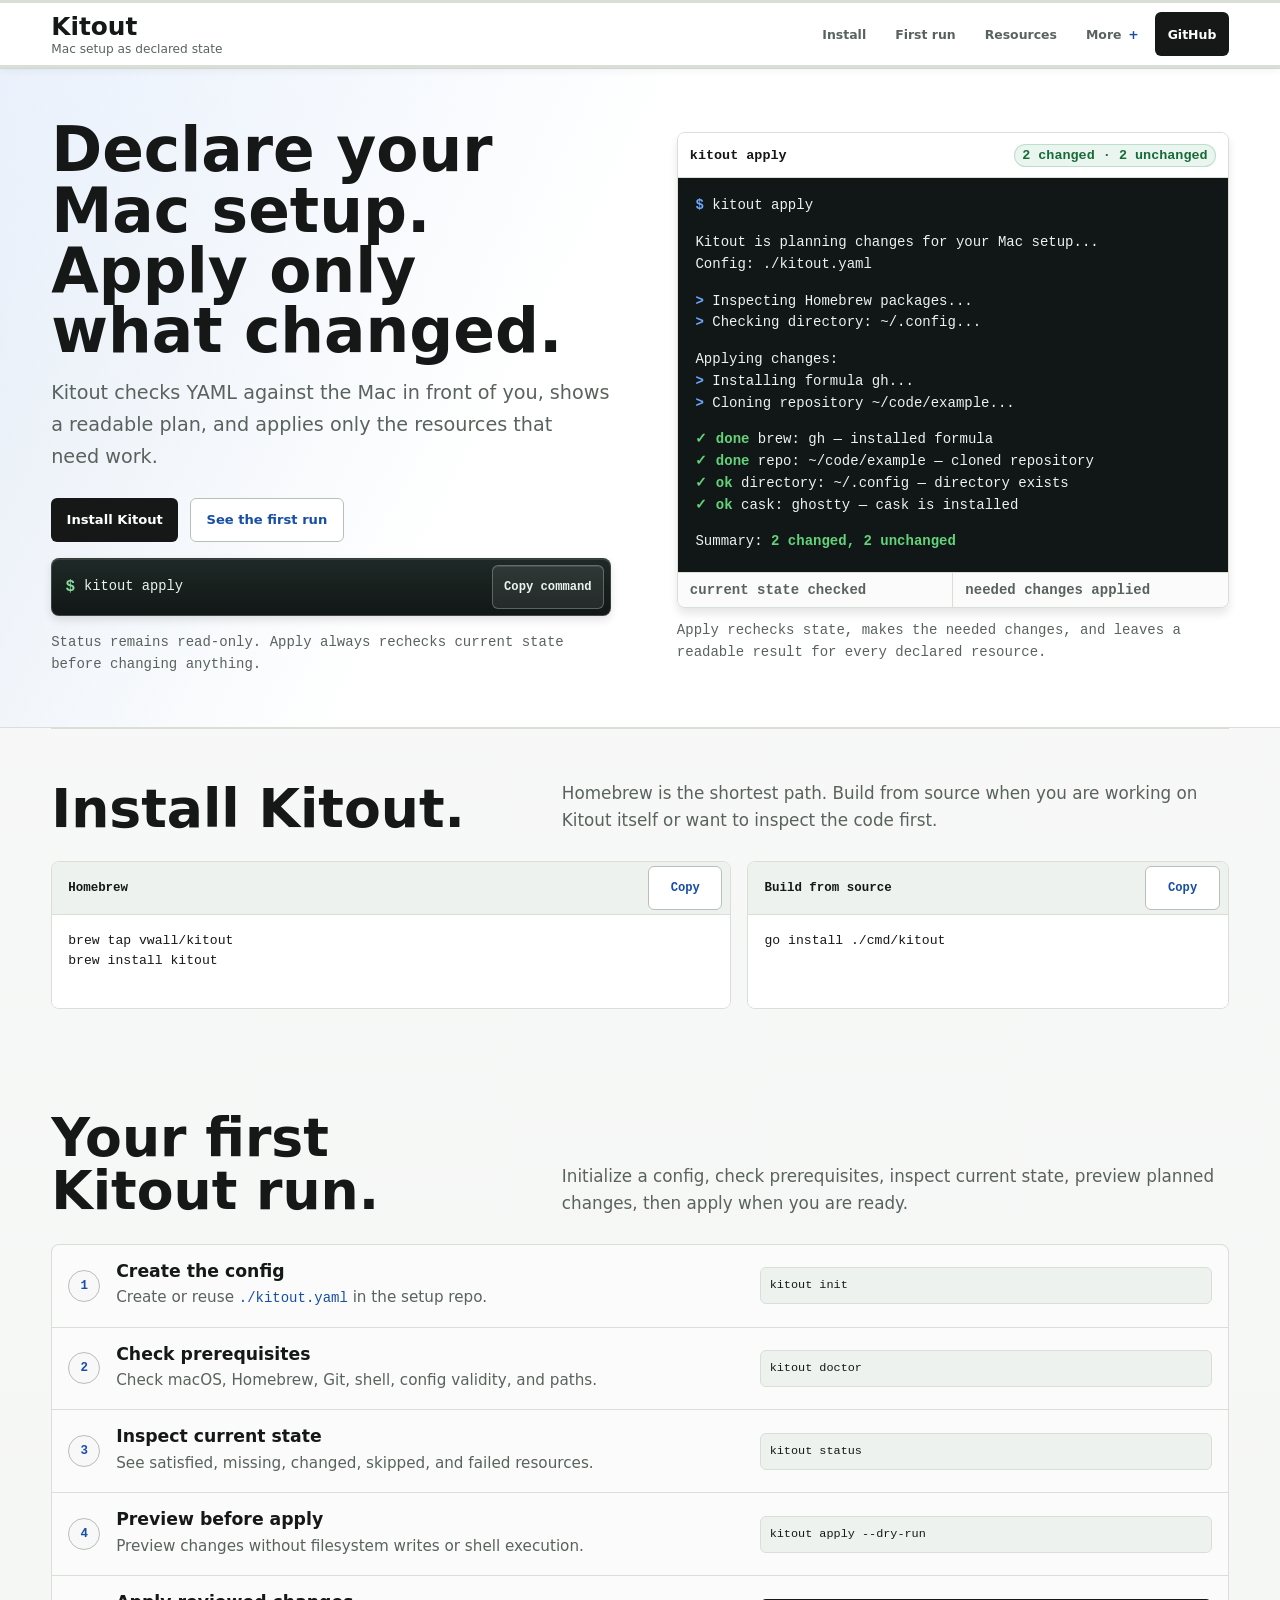
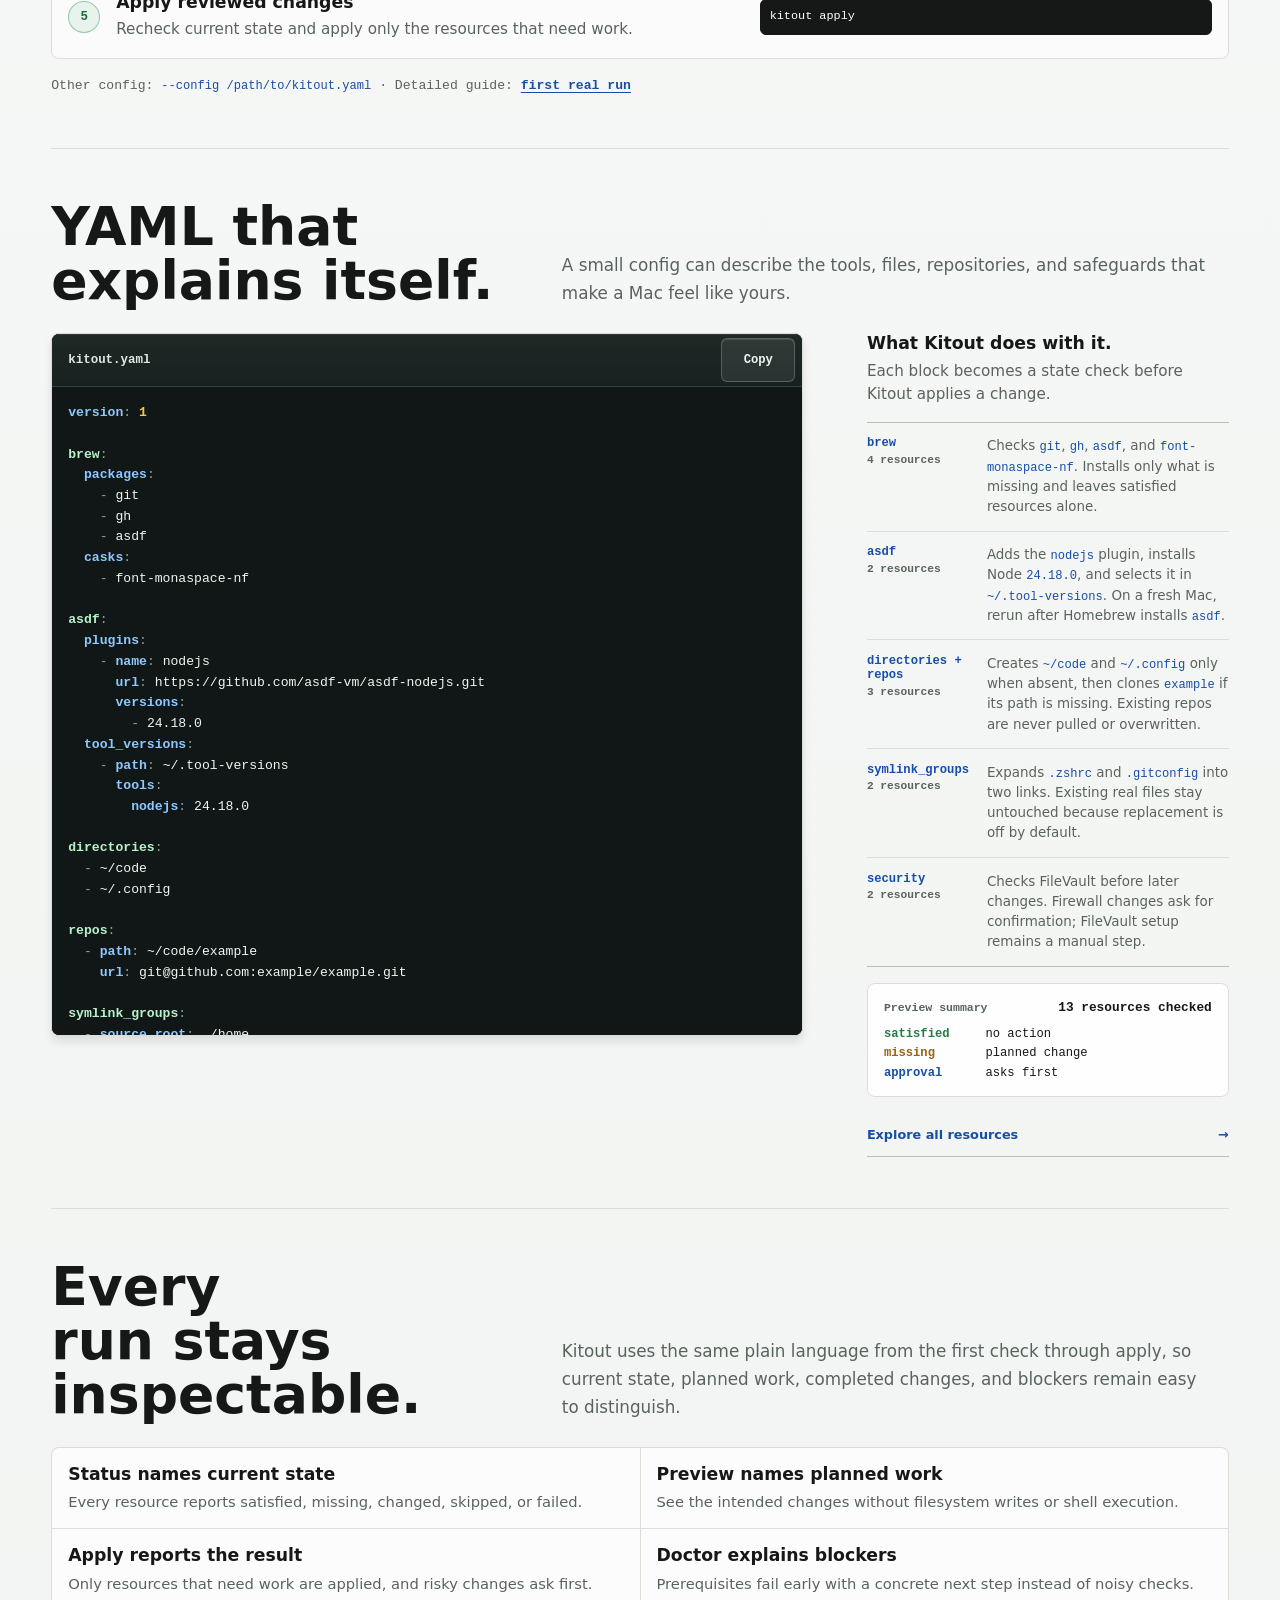
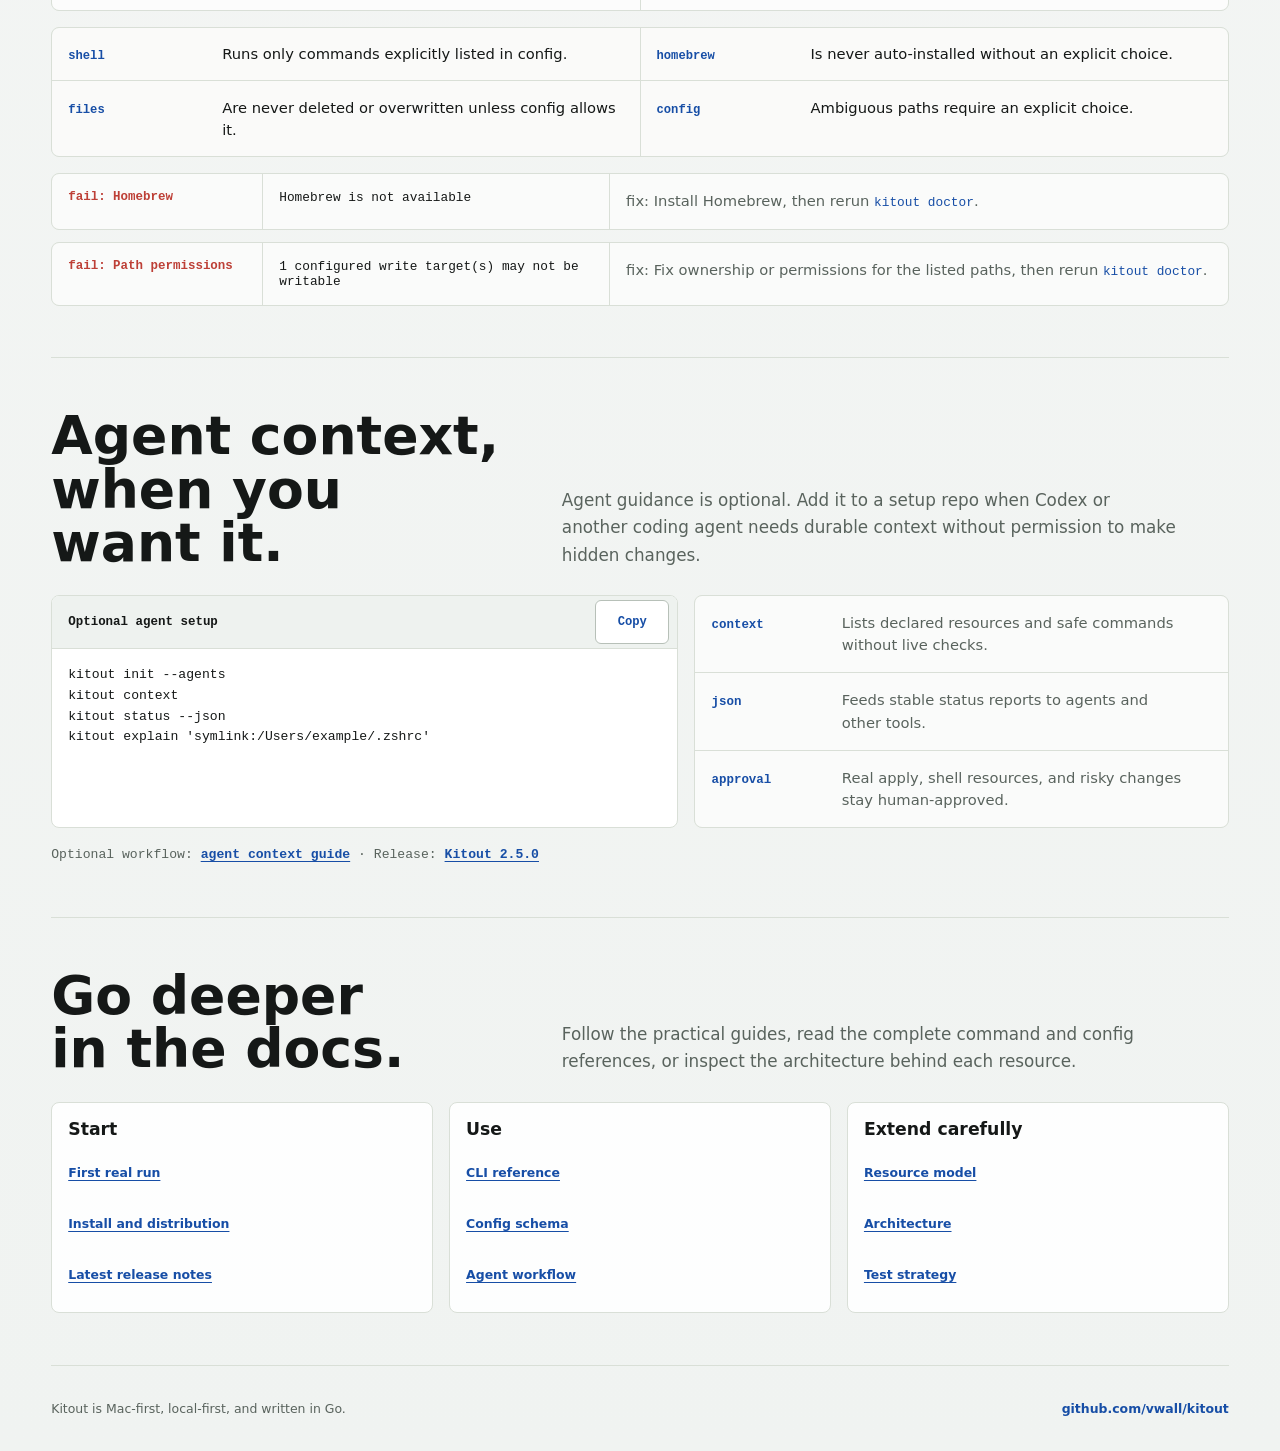
==== commit 30e83566: "Update docs with asdf Node.js setup example" ====
--- a/docs/index.html
+++ b/docs/index.html
@@ -245,8 +245,20 @@
   <span class="yaml-key">packages</span><span class="yaml-punct">:</span>
     <span class="yaml-dash">-</span> <span class="yaml-value">git</span>
     <span class="yaml-dash">-</span> <span class="yaml-value">gh</span>
+    <span class="yaml-dash">-</span> <span class="yaml-value">asdf</span>
   <span class="yaml-key">casks</span><span class="yaml-punct">:</span>
-    <span class="yaml-dash">-</span> <span class="yaml-value">ghostty</span>
+    <span class="yaml-dash">-</span> <span class="yaml-value">font-monaspace-nf</span>
+
+<span class="yaml-section">asdf</span><span class="yaml-punct">:</span>
+  <span class="yaml-key">plugins</span><span class="yaml-punct">:</span>
+    <span class="yaml-dash">-</span> <span class="yaml-key">name</span><span class="yaml-punct">:</span> <span class="yaml-value">nodejs</span>
+      <span class="yaml-key">url</span><span class="yaml-punct">:</span> <span class="yaml-value">https://github.com/asdf-vm/asdf-nodejs.git</span>
+      <span class="yaml-key">versions</span><span class="yaml-punct">:</span>
+        <span class="yaml-dash">-</span> <span class="yaml-value">24.18.0</span>
+  <span class="yaml-key">tool_versions</span><span class="yaml-punct">:</span>
+    <span class="yaml-dash">-</span> <span class="yaml-key">path</span><span class="yaml-punct">:</span> <span class="yaml-value">~/.tool-versions</span>
+      <span class="yaml-key">tools</span><span class="yaml-punct">:</span>
+        <span class="yaml-key">nodejs</span><span class="yaml-punct">:</span> <span class="yaml-value">24.18.0</span>
 
 <span class="yaml-section">directories</span><span class="yaml-punct">:</span>
   <span class="yaml-dash">-</span> <span class="yaml-value">~/code</span>
@@ -281,12 +293,24 @@
               <li>
                 <div class="consequence-key">
                   <code>brew</code>
-                  <span>3 resources</span>
+                  <span>4 resources</span>
                 </div>
                 <p>
-                  Checks <code>git</code>, <code>gh</code>, and
-                  <code>ghostty</code>. Installs only what is missing and
-                  leaves satisfied packages alone.
+                  Checks <code>git</code>, <code>gh</code>, <code>asdf</code>,
+                  and <code>font-monaspace-nf</code>. Installs only what is
+                  missing and leaves satisfied resources alone.
+                </p>
+              </li>
+              <li>
+                <div class="consequence-key">
+                  <code>asdf</code>
+                  <span>2 resources</span>
+                </div>
+                <p>
+                  Adds the <code>nodejs</code> plugin, installs Node
+                  <code>24.18.0</code>, and selects it in
+                  <code>~/.tool-versions</code>. On a fresh Mac, rerun after
+                  Homebrew installs <code>asdf</code>.
                 </p>
               </li>
               <li>
@@ -325,7 +349,7 @@
             <div class="consequence-summary" aria-label="Preview summary">
               <div class="consequence-summary-heading">
                 <span>Preview summary</span>
-                <strong>10 resources checked</strong>
+                <strong>13 resources checked</strong>
               </div>
               <ul>
                 <li>
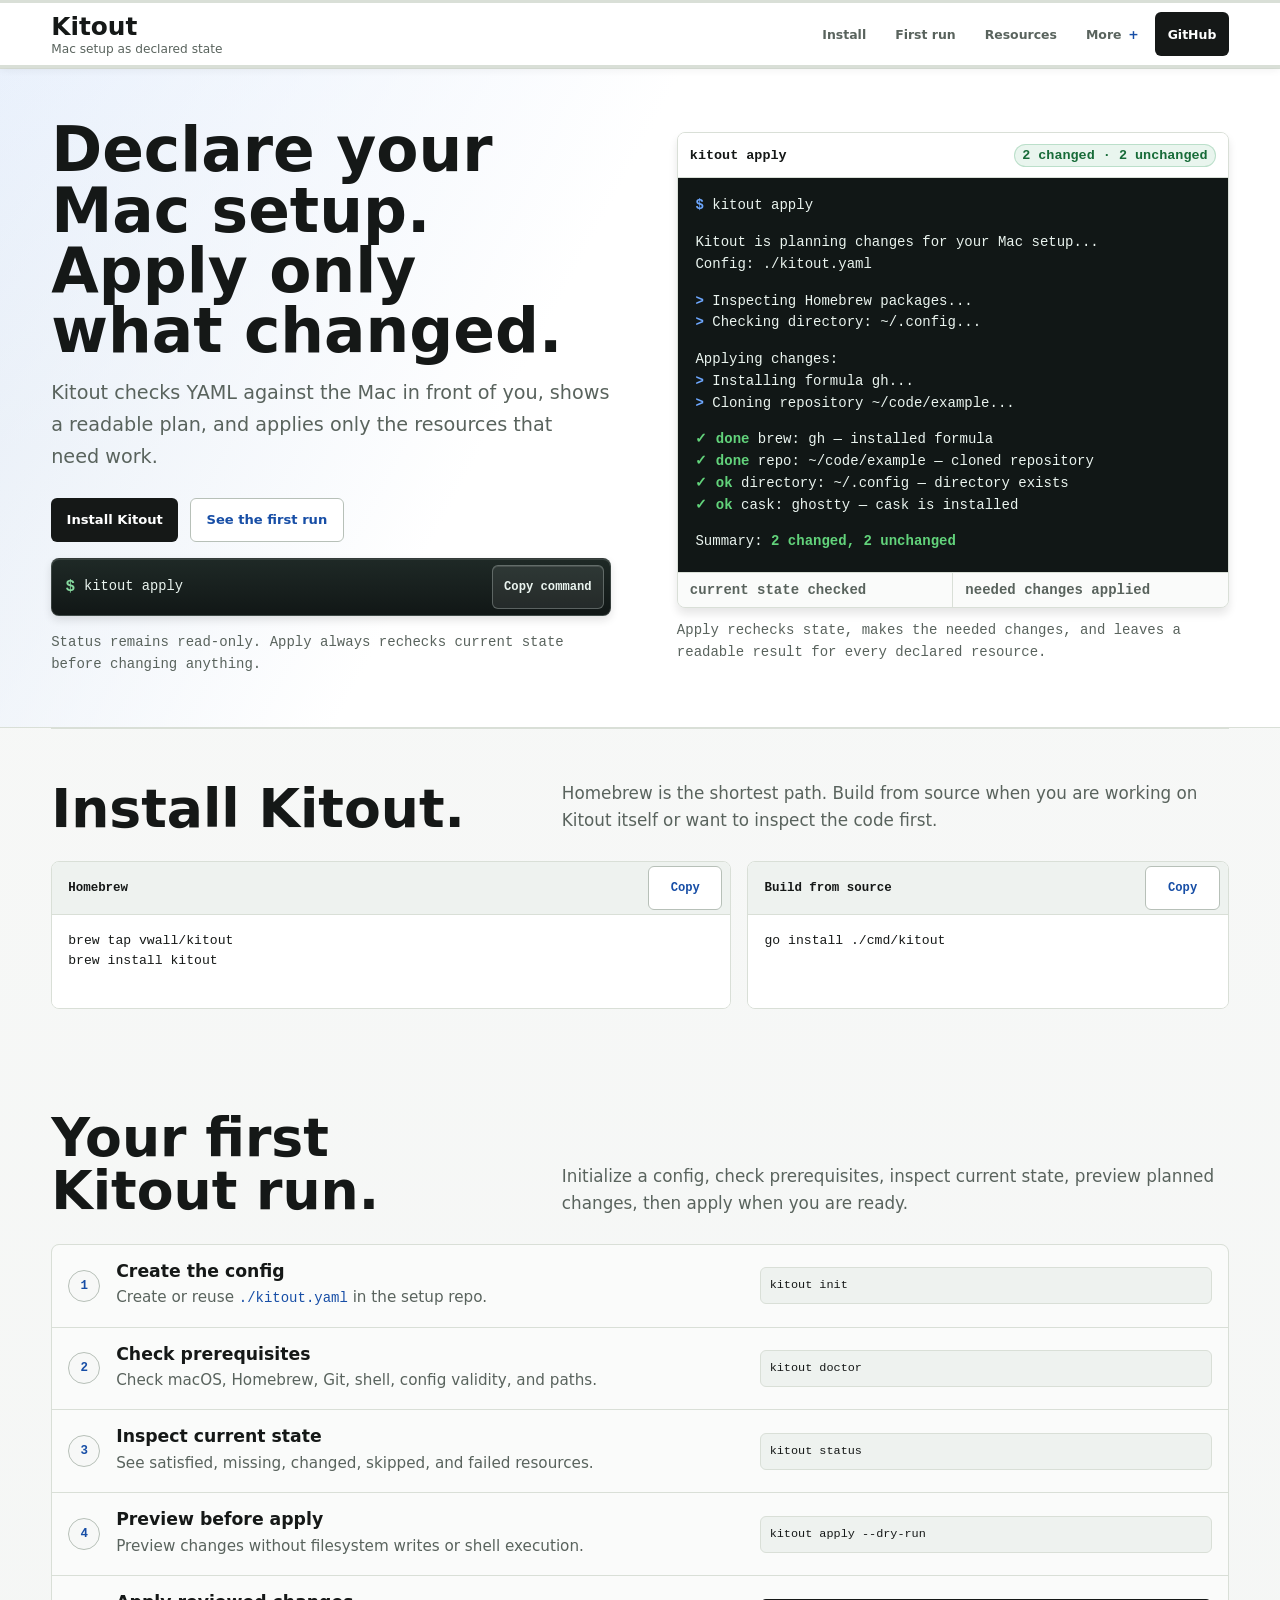
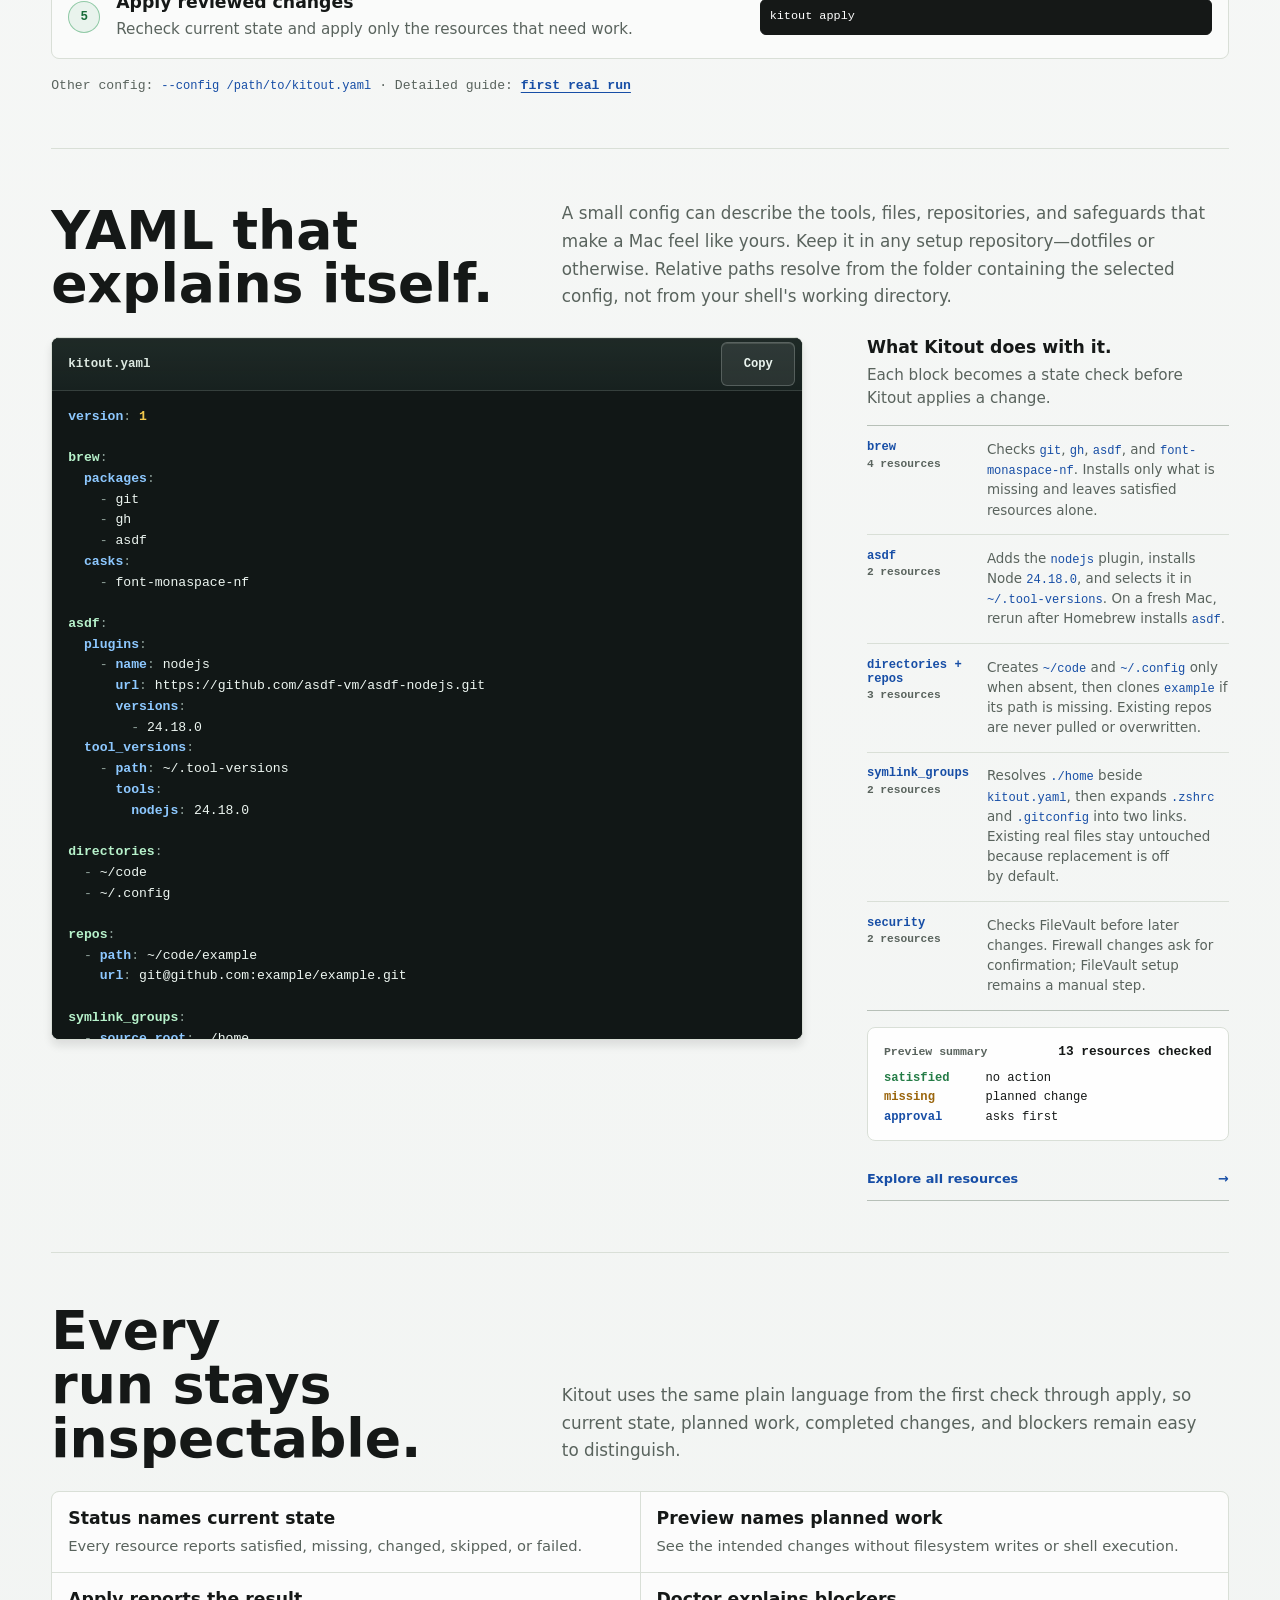
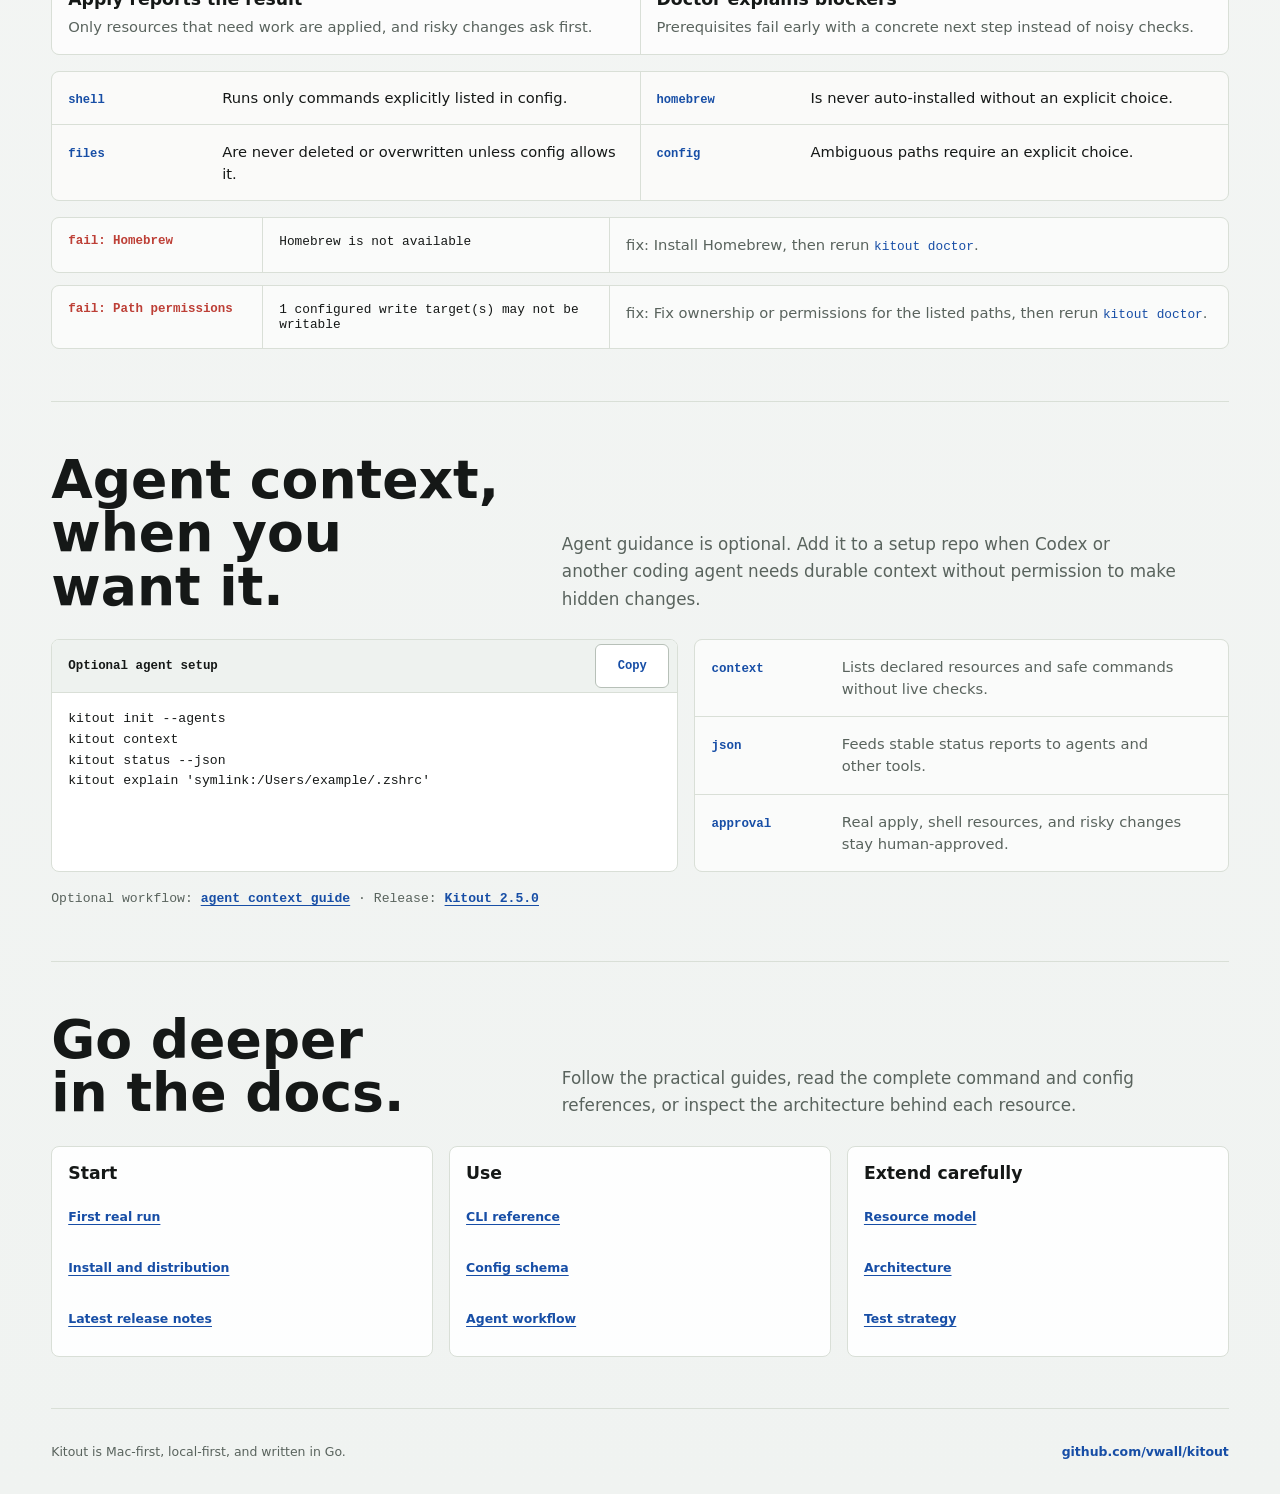
==== commit 743d254c: "Clarify config-relative path resolution in documentation" ====
--- a/docs/index.html
+++ b/docs/index.html
@@ -224,7 +224,10 @@
           <h2 id="schema-title">YAML that explains itself.</h2>
           <p>
             A small config can describe the tools, files, repositories, and
-            safeguards that make a Mac feel like yours.
+            safeguards that make a Mac feel like yours. Keep it in any setup
+            repository—dotfiles or otherwise. Relative paths resolve from the
+            folder containing the selected config, not from your shell's
+            working directory.
           </p>
         </div>
         <div class="schema-grid">
@@ -330,9 +333,10 @@
                   <span>2 resources</span>
                 </div>
                 <p>
-                  Expands <code>.zshrc</code> and <code>.gitconfig</code> into
-                  two links. Existing real files stay untouched because
-                  replacement is off by default.
+                  Resolves <code>./home</code> beside <code>kitout.yaml</code>,
+                  then expands <code>.zshrc</code> and
+                  <code>.gitconfig</code> into two links. Existing real files
+                  stay untouched because replacement is off by default.
                 </p>
               </li>
               <li>
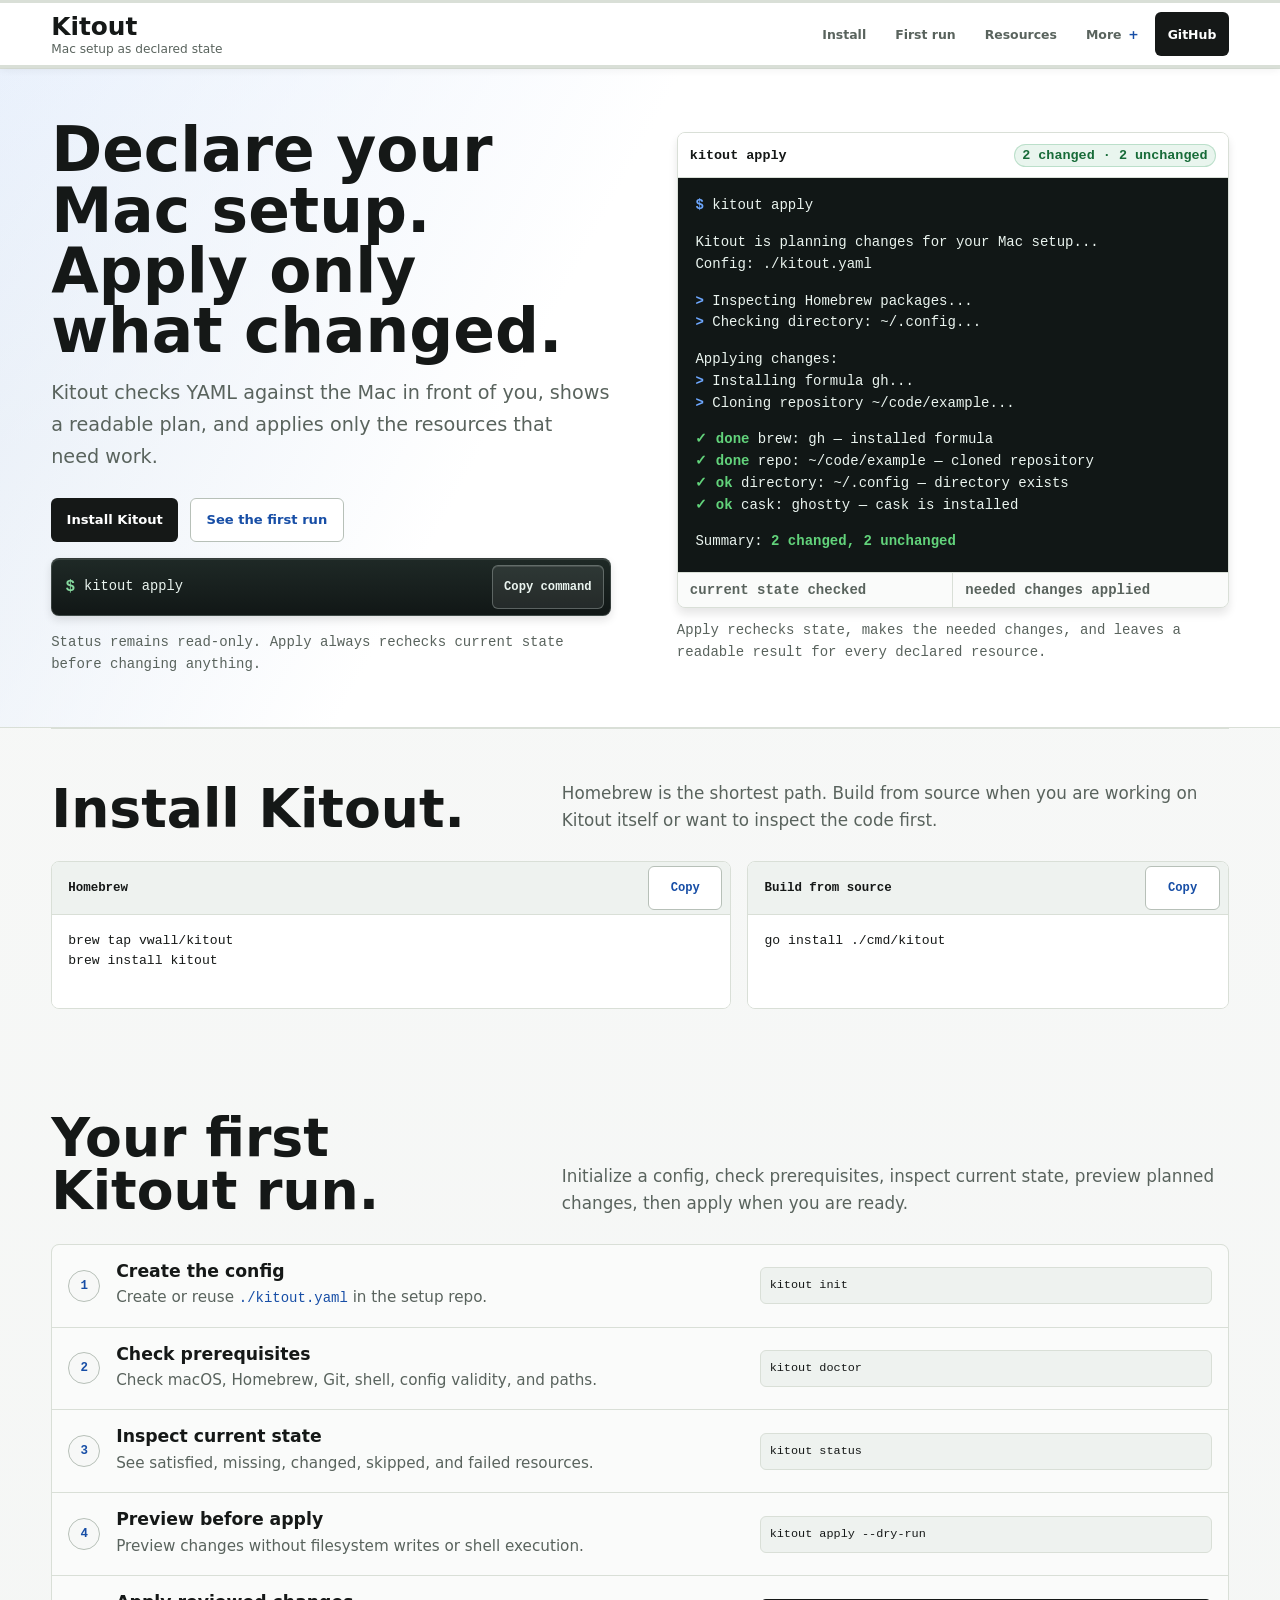
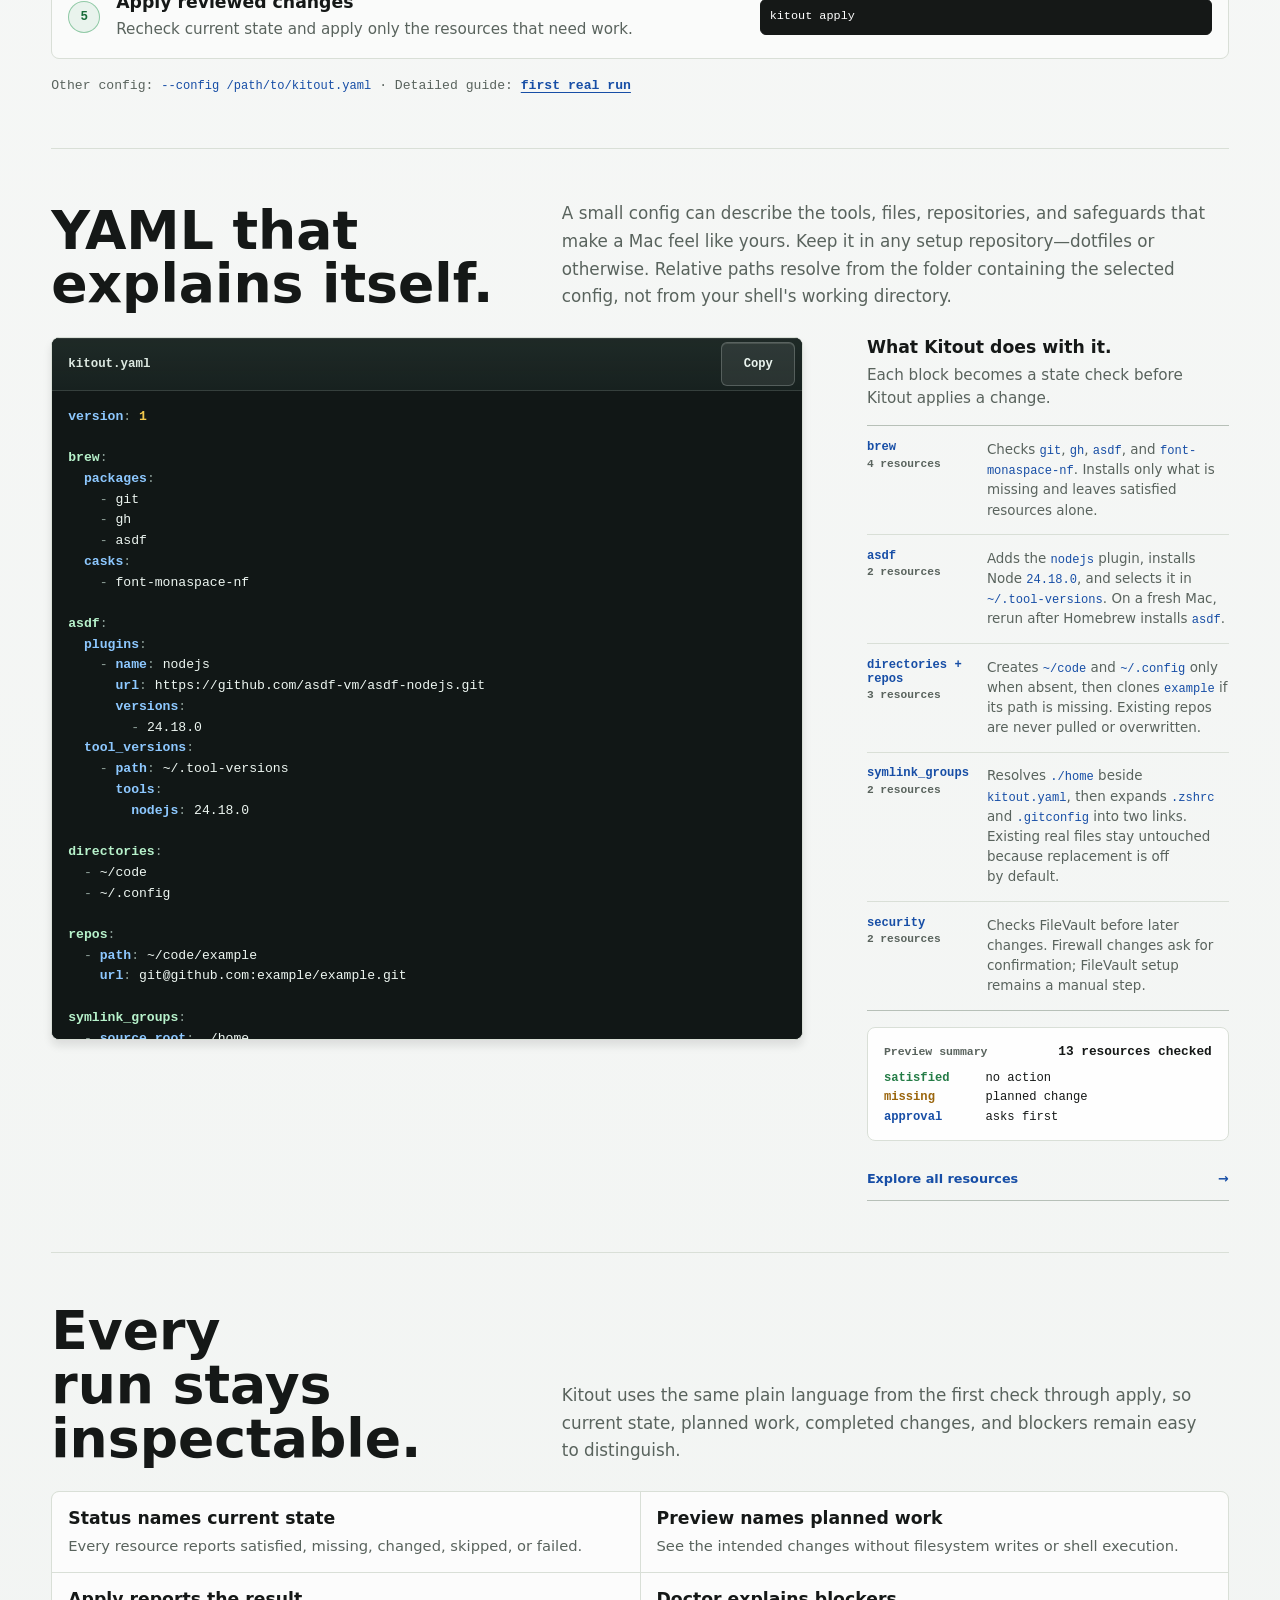
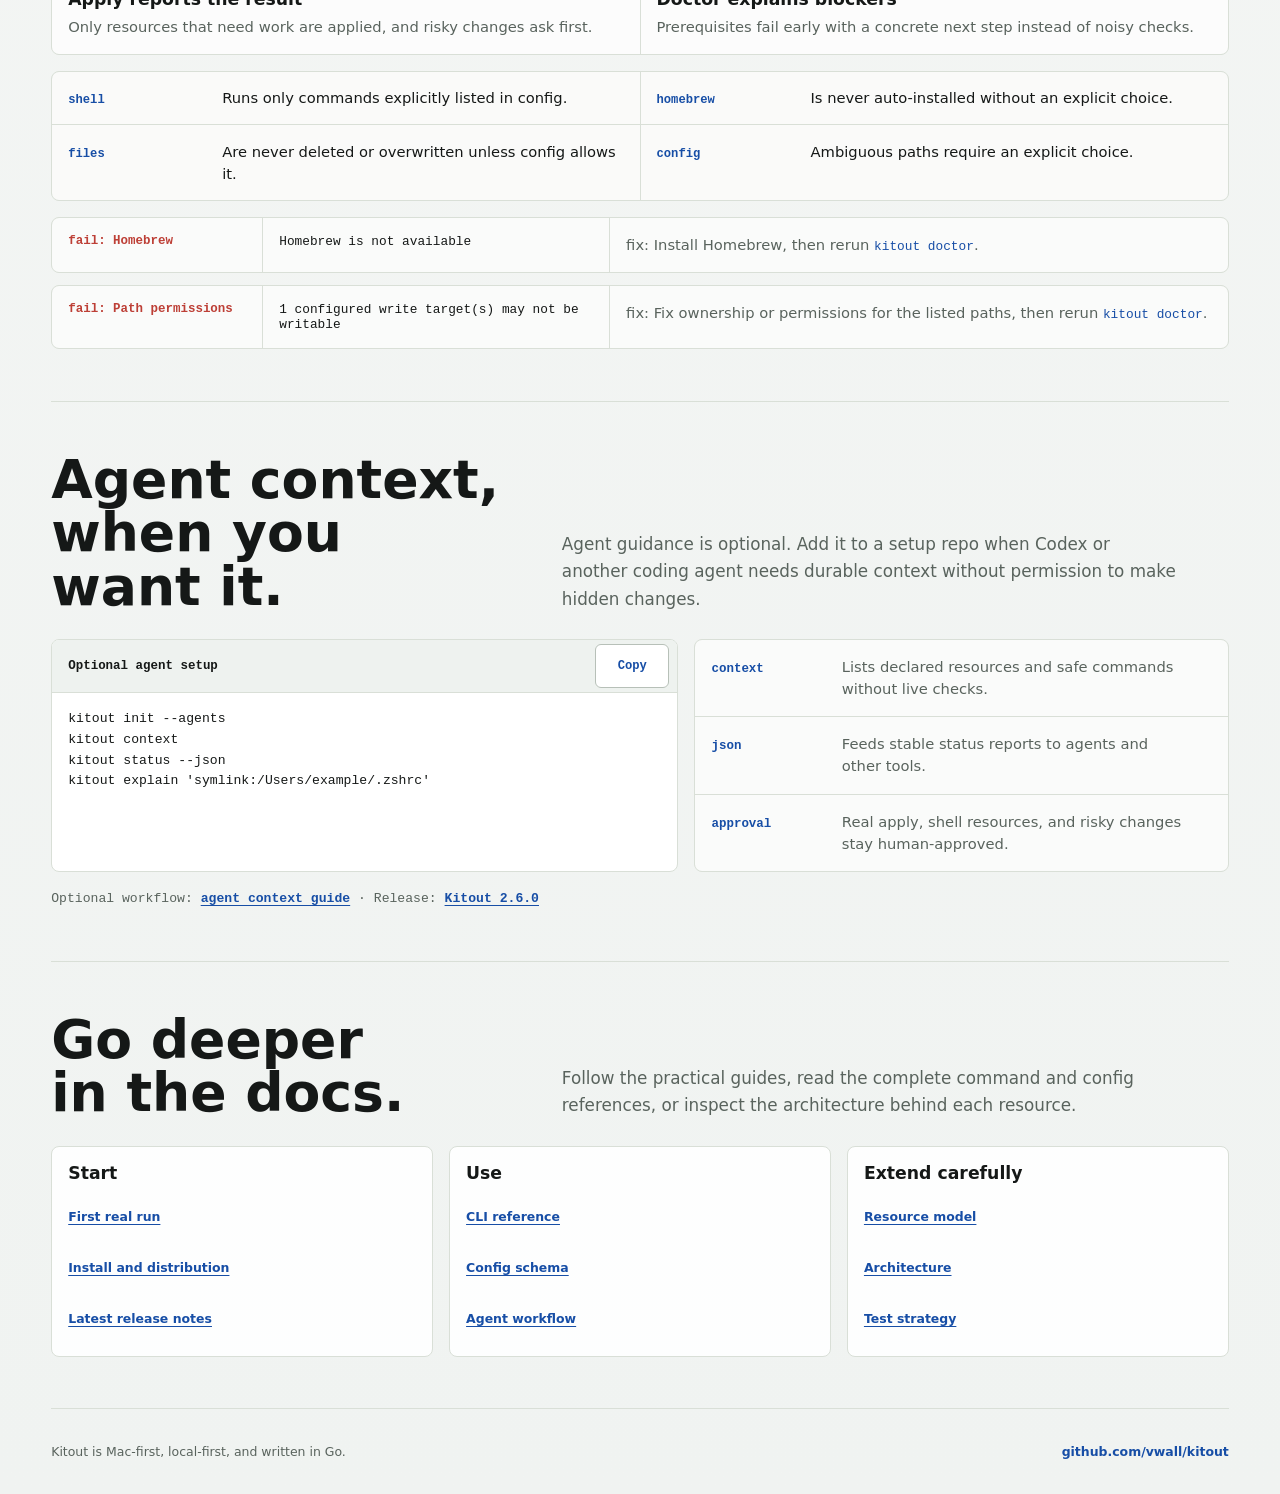
==== commit a93be8e1: "Prepare 2.6.0 release" ====
--- a/docs/index.html
+++ b/docs/index.html
@@ -12,7 +12,7 @@
       content="Kitout is a Go CLI for declaring a Mac setup in YAML, checking current state, previewing a plan, and applying only the resources that need work."
     />
     <link rel="icon" href="assets/retro-mac-computer.png" />
-    <link rel="stylesheet" href="assets/site.css?v=2.5.0-homepage-polish" />
+    <link rel="stylesheet" href="assets/site.css?v=2.6.0" />
   </head>
   <body>
     <a class="skip-link" href="#main-content">Skip to main content</a>
@@ -490,7 +490,7 @@
           Optional workflow:
           <a href="agents/agent-context.md">agent context guide</a>
           · Release:
-          <a href="release/2.5.0.md">Kitout 2.5.0</a>
+          <a href="release/2.6.0.md">Kitout 2.6.0</a>
         </p>
       </section>
 
@@ -507,7 +507,7 @@
             <h3>Start</h3>
             <a href="setup/first-real-run.md">First real run</a>
             <a href="install/installation-and-distribution.md">Install and distribution</a>
-            <a href="release/2.5.0.md">Latest release notes</a>
+            <a href="release/2.6.0.md">Latest release notes</a>
           </article>
           <article>
             <h3>Use</h3>
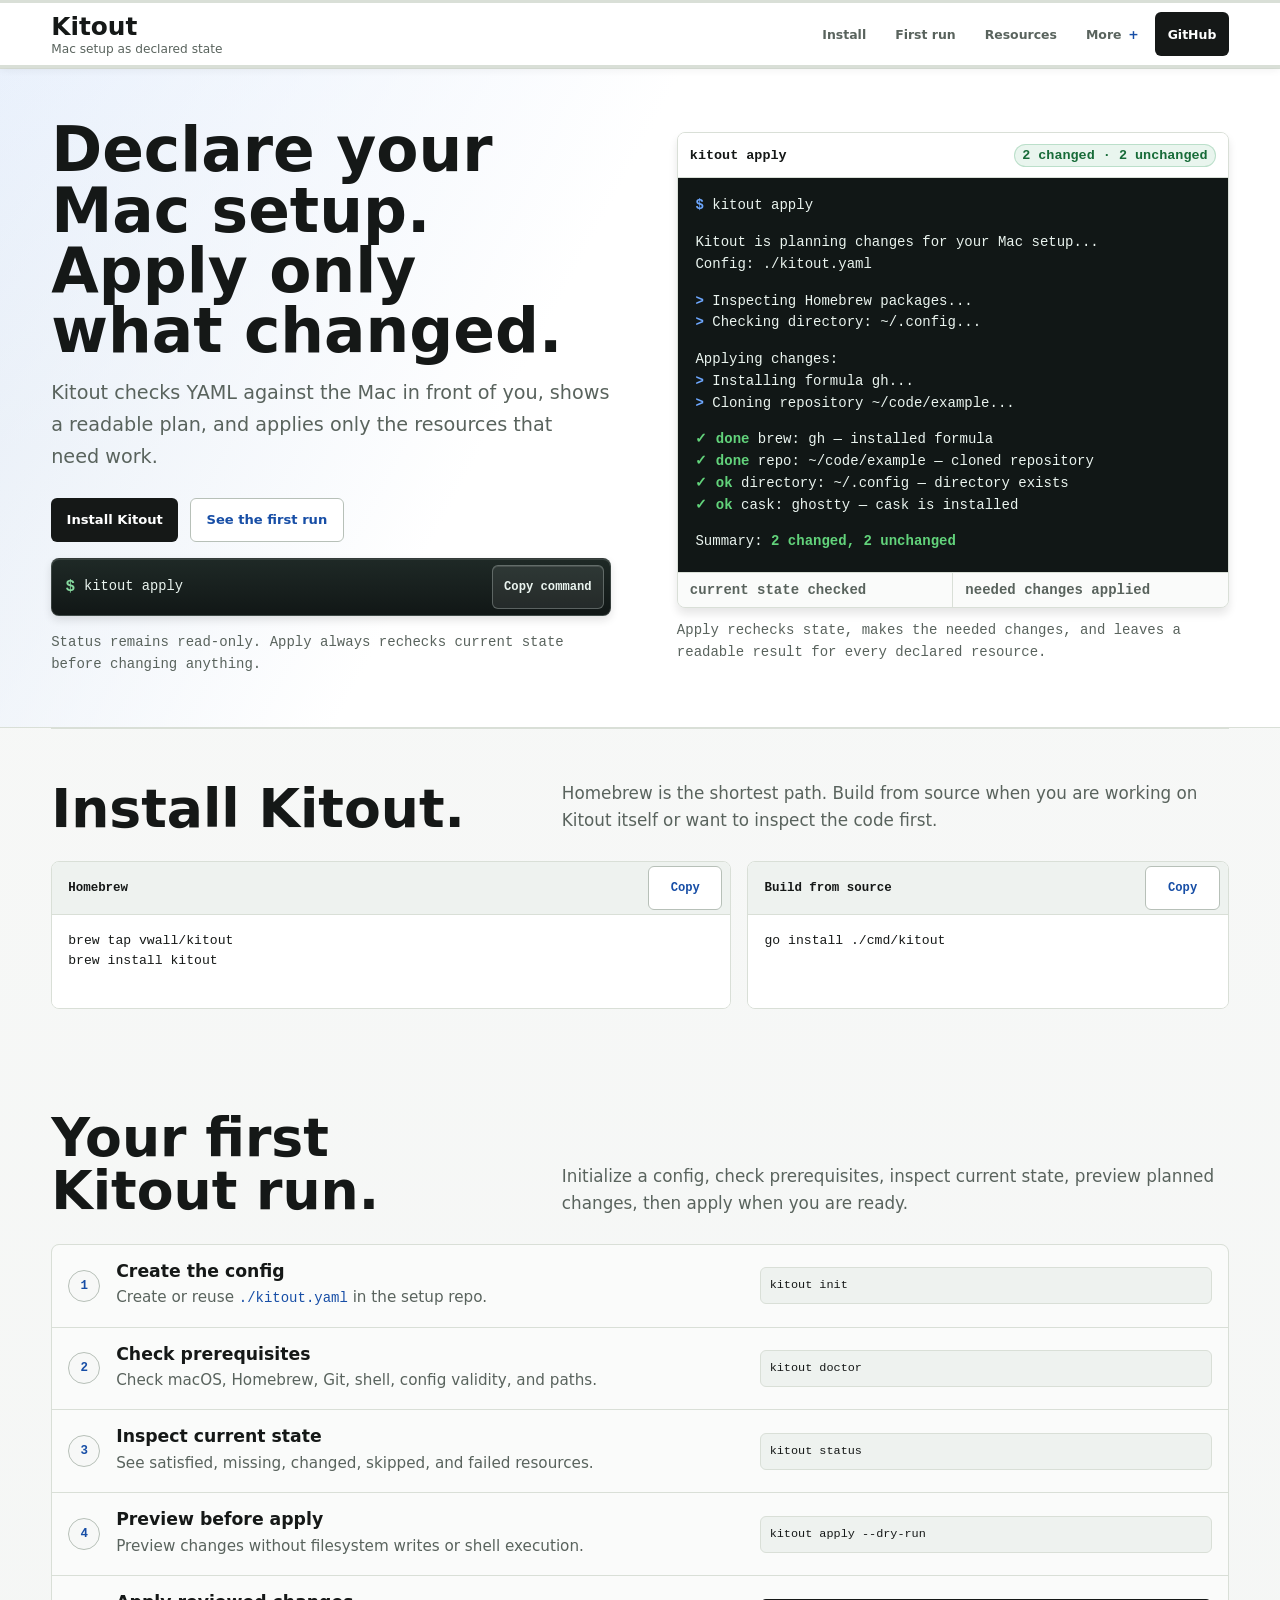
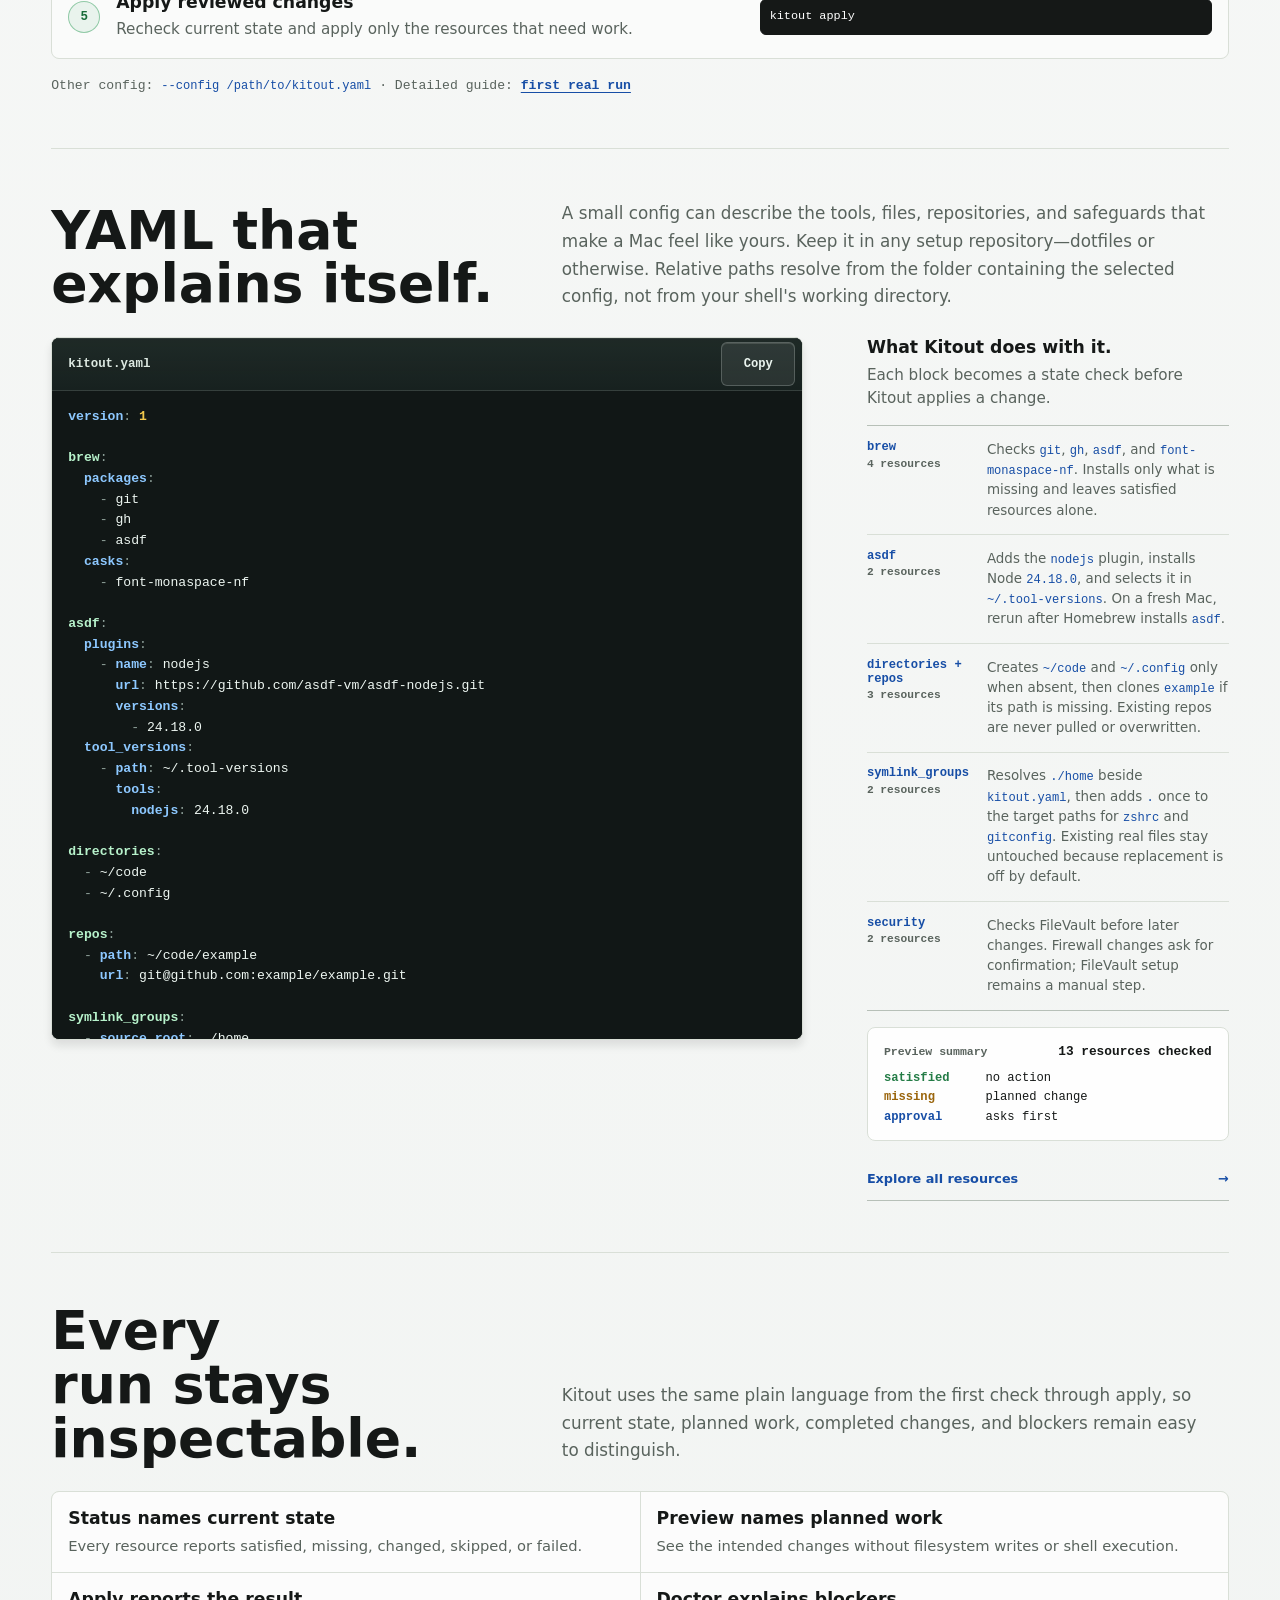
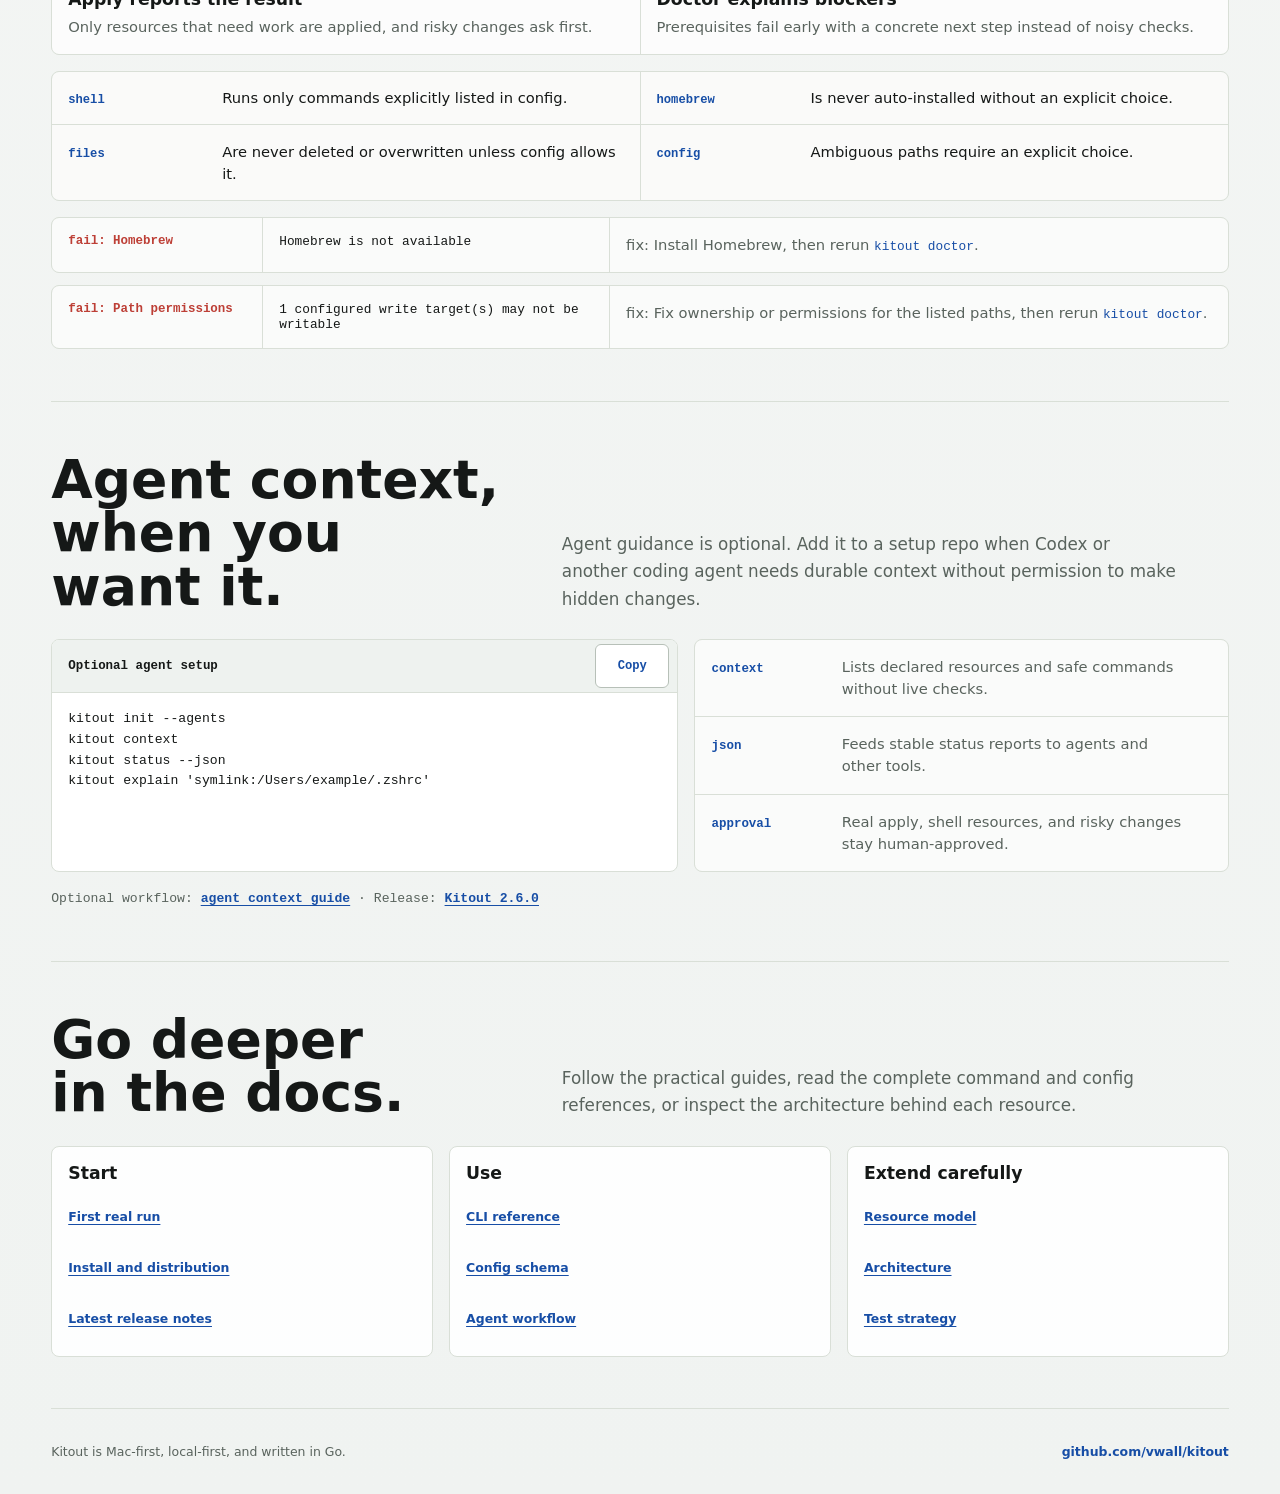
==== commit 961beded: "Add target prefix support for grouped symlinks" ====
--- a/docs/index.html
+++ b/docs/index.html
@@ -274,9 +274,10 @@
 <span class="yaml-section">symlink_groups</span><span class="yaml-punct">:</span>
   <span class="yaml-dash">-</span> <span class="yaml-key">source_root</span><span class="yaml-punct">:</span> <span class="yaml-value">./home</span>
     <span class="yaml-key">target_root</span><span class="yaml-punct">:</span> <span class="yaml-string">"~"</span>
+    <span class="yaml-key">target_prefix</span><span class="yaml-punct">:</span> <span class="yaml-string">"."</span>
     <span class="yaml-key">paths</span><span class="yaml-punct">:</span>
-      <span class="yaml-dash">-</span> <span class="yaml-value">.zshrc</span>
-      <span class="yaml-dash">-</span> <span class="yaml-value">.gitconfig</span>
+      <span class="yaml-dash">-</span> <span class="yaml-value">zshrc</span>
+      <span class="yaml-dash">-</span> <span class="yaml-value">gitconfig</span>
 
 <span class="yaml-section">security</span><span class="yaml-punct">:</span>
   <span class="yaml-key">filevault</span><span class="yaml-punct">:</span>
@@ -334,9 +335,9 @@
                 </div>
                 <p>
                   Resolves <code>./home</code> beside <code>kitout.yaml</code>,
-                  then expands <code>.zshrc</code> and
-                  <code>.gitconfig</code> into two links. Existing real files
-                  stay untouched because replacement is off by default.
+                  then adds <code>.</code> once to the target paths for
+                  <code>zshrc</code> and <code>gitconfig</code>. Existing real
+                  files stay untouched because replacement is off by default.
                 </p>
               </li>
               <li>
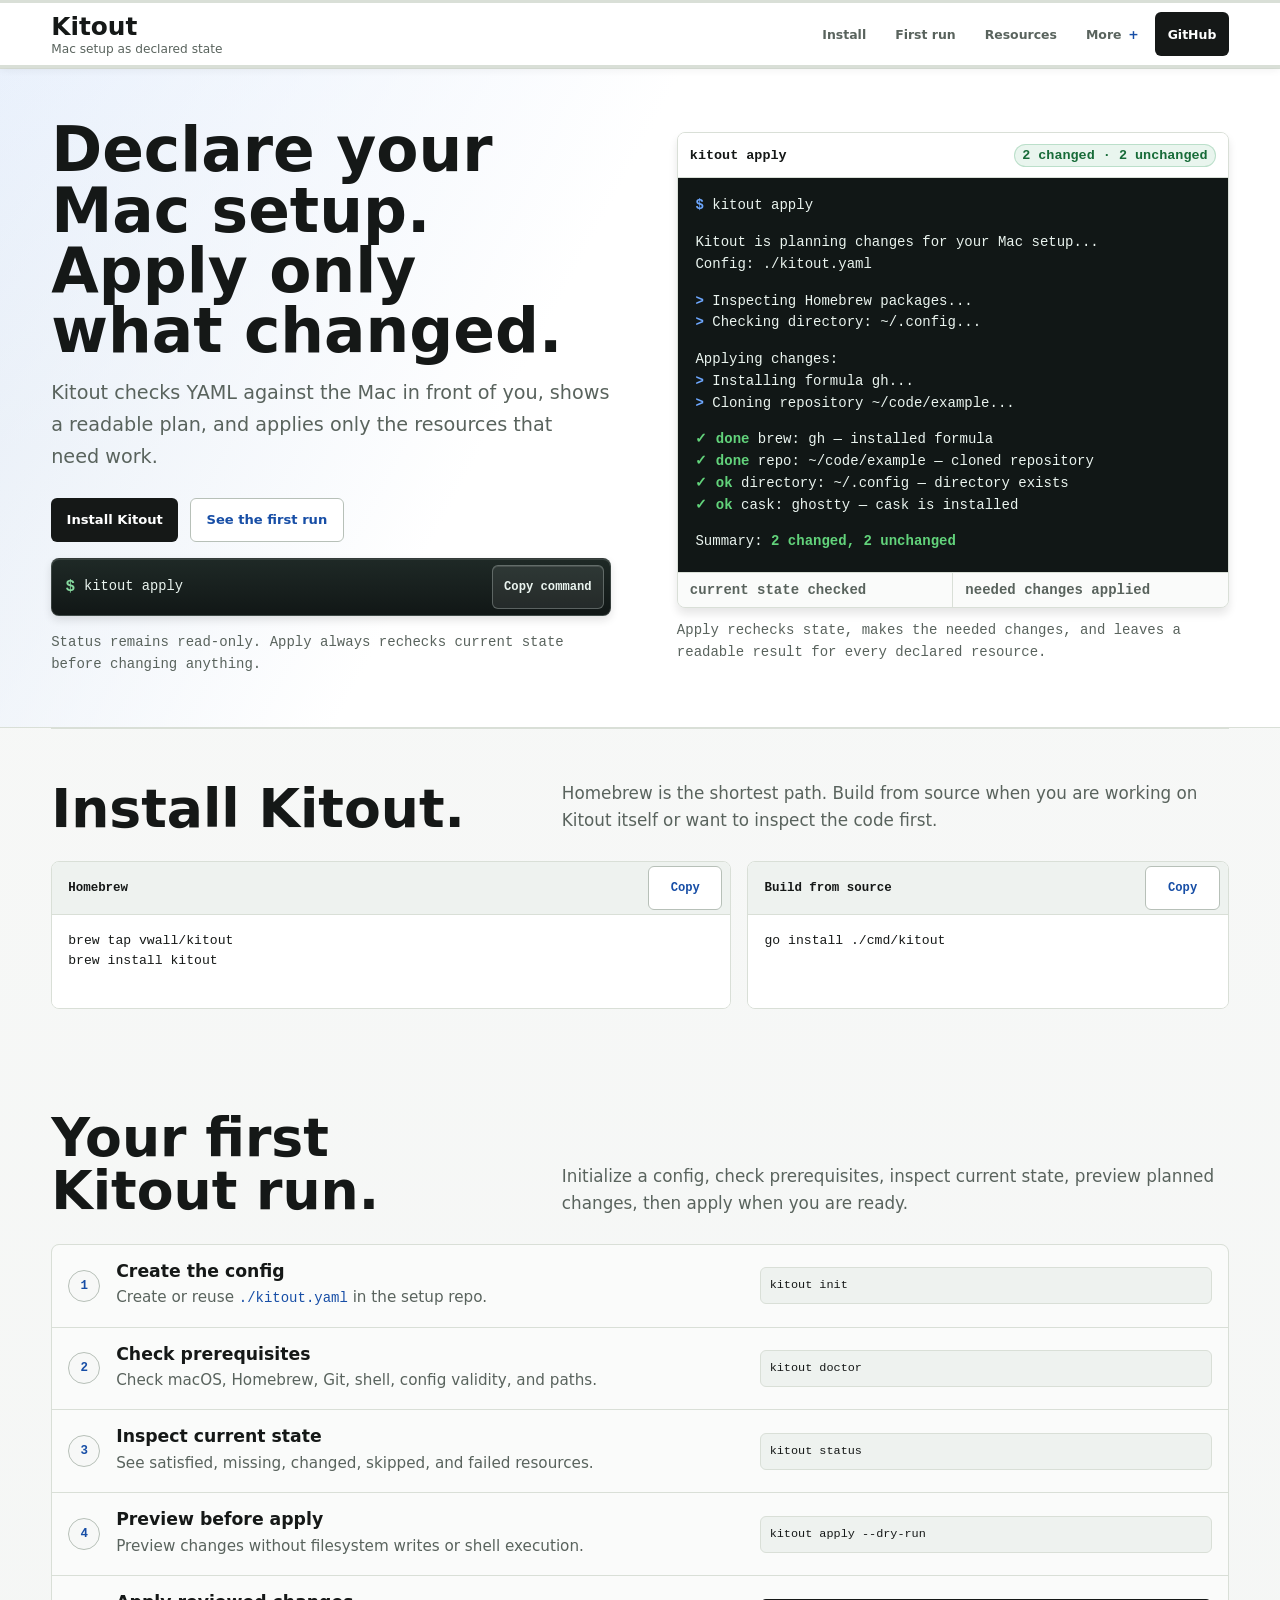
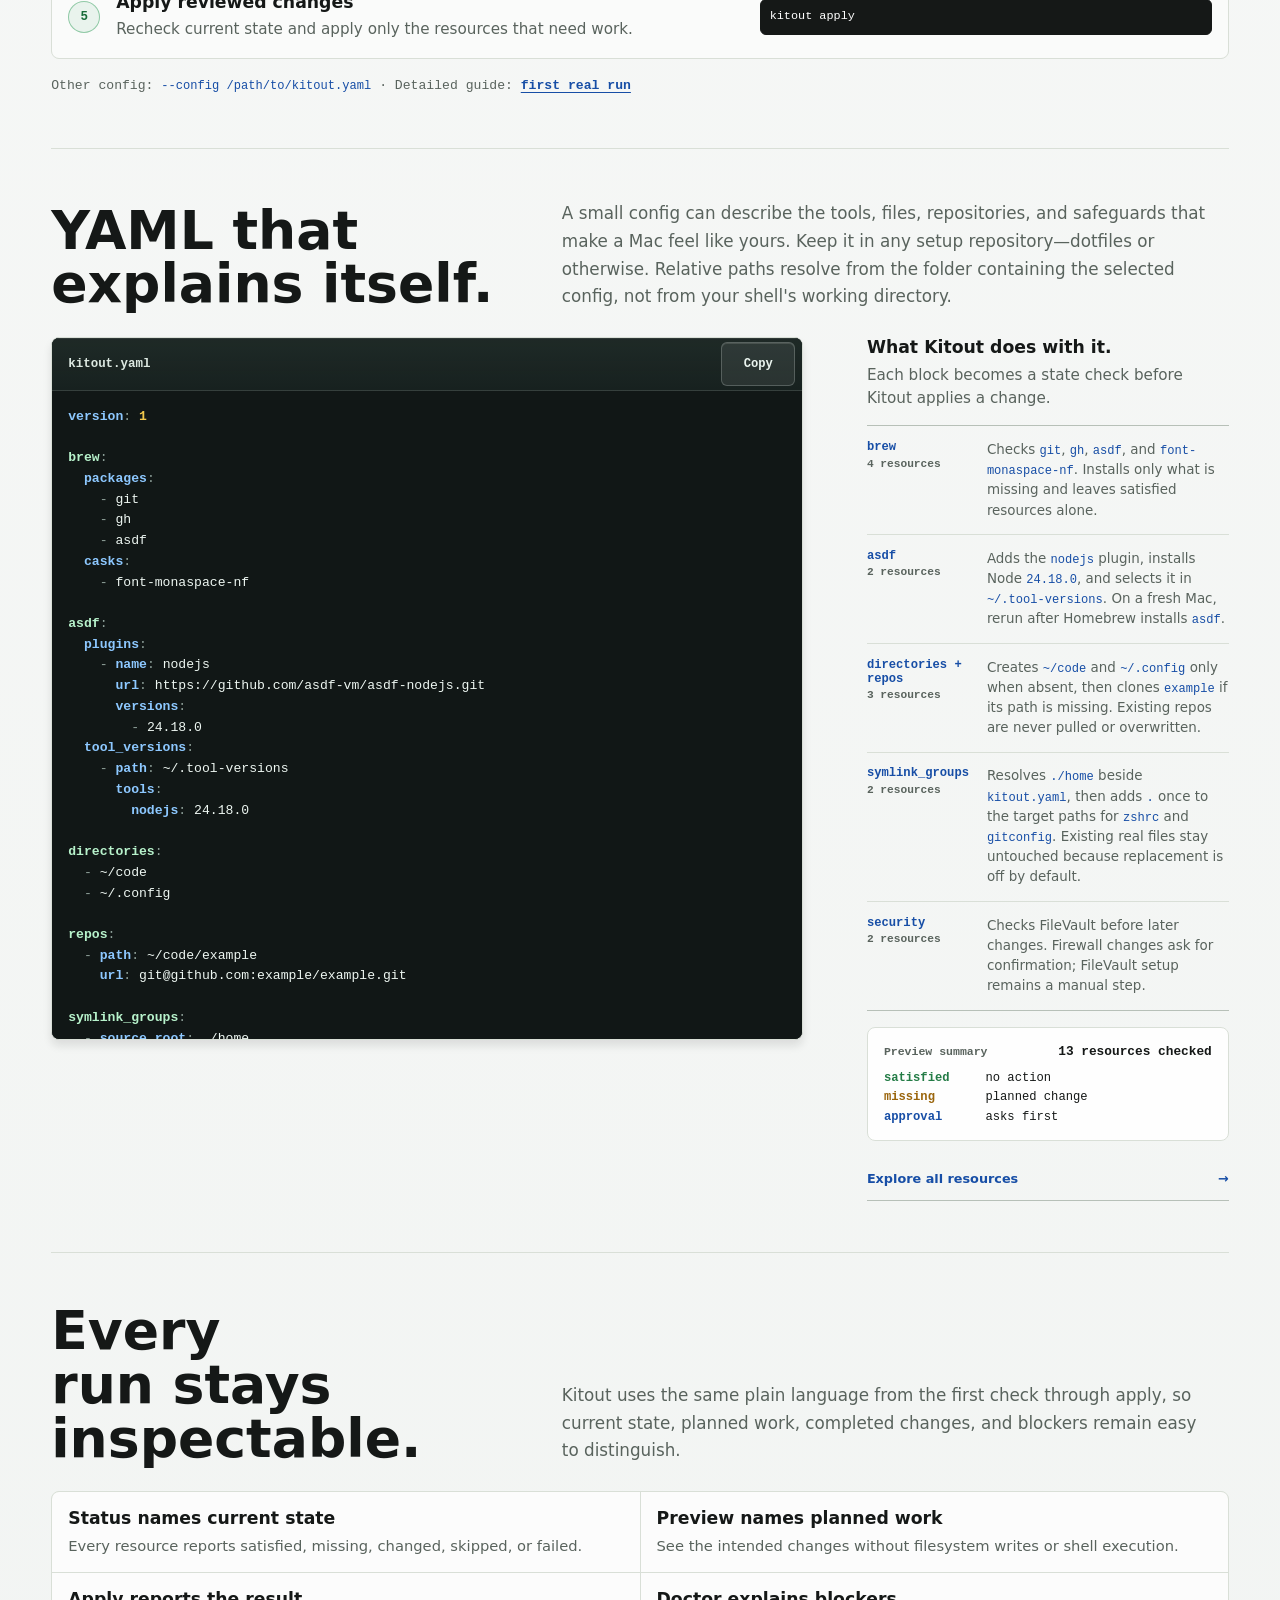
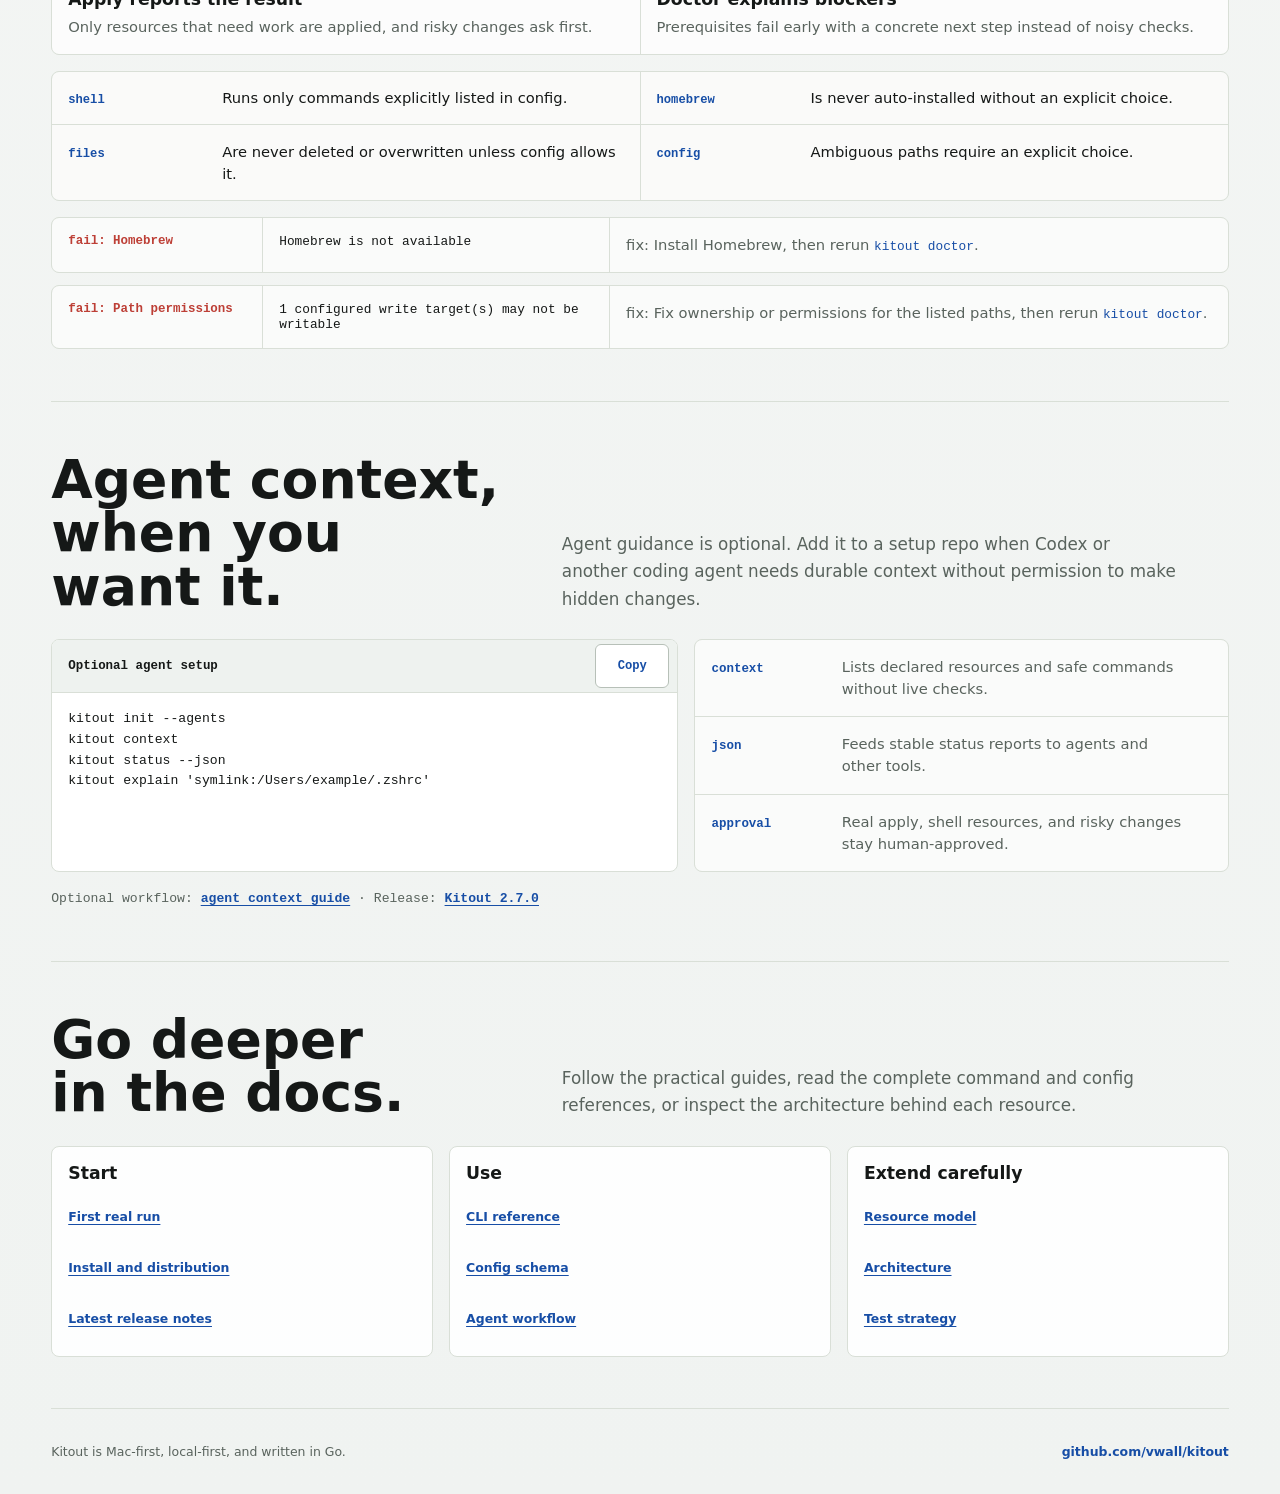
==== commit 6cd20f74: "Prepare v2.7.0 release" ====
--- a/docs/index.html
+++ b/docs/index.html
@@ -12,7 +12,7 @@
       content="Kitout is a Go CLI for declaring a Mac setup in YAML, checking current state, previewing a plan, and applying only the resources that need work."
     />
     <link rel="icon" href="assets/retro-mac-computer.png" />
-    <link rel="stylesheet" href="assets/site.css?v=2.6.0" />
+    <link rel="stylesheet" href="assets/site.css?v=2.7.0" />
   </head>
   <body>
     <a class="skip-link" href="#main-content">Skip to main content</a>
@@ -491,7 +491,7 @@
           Optional workflow:
           <a href="agents/agent-context.md">agent context guide</a>
           · Release:
-          <a href="release/2.6.0.md">Kitout 2.6.0</a>
+          <a href="release/2.7.0.md">Kitout 2.7.0</a>
         </p>
       </section>
 
@@ -508,7 +508,7 @@
             <h3>Start</h3>
             <a href="setup/first-real-run.md">First real run</a>
             <a href="install/installation-and-distribution.md">Install and distribution</a>
-            <a href="release/2.6.0.md">Latest release notes</a>
+            <a href="release/2.7.0.md">Latest release notes</a>
           </article>
           <article>
             <h3>Use</h3>
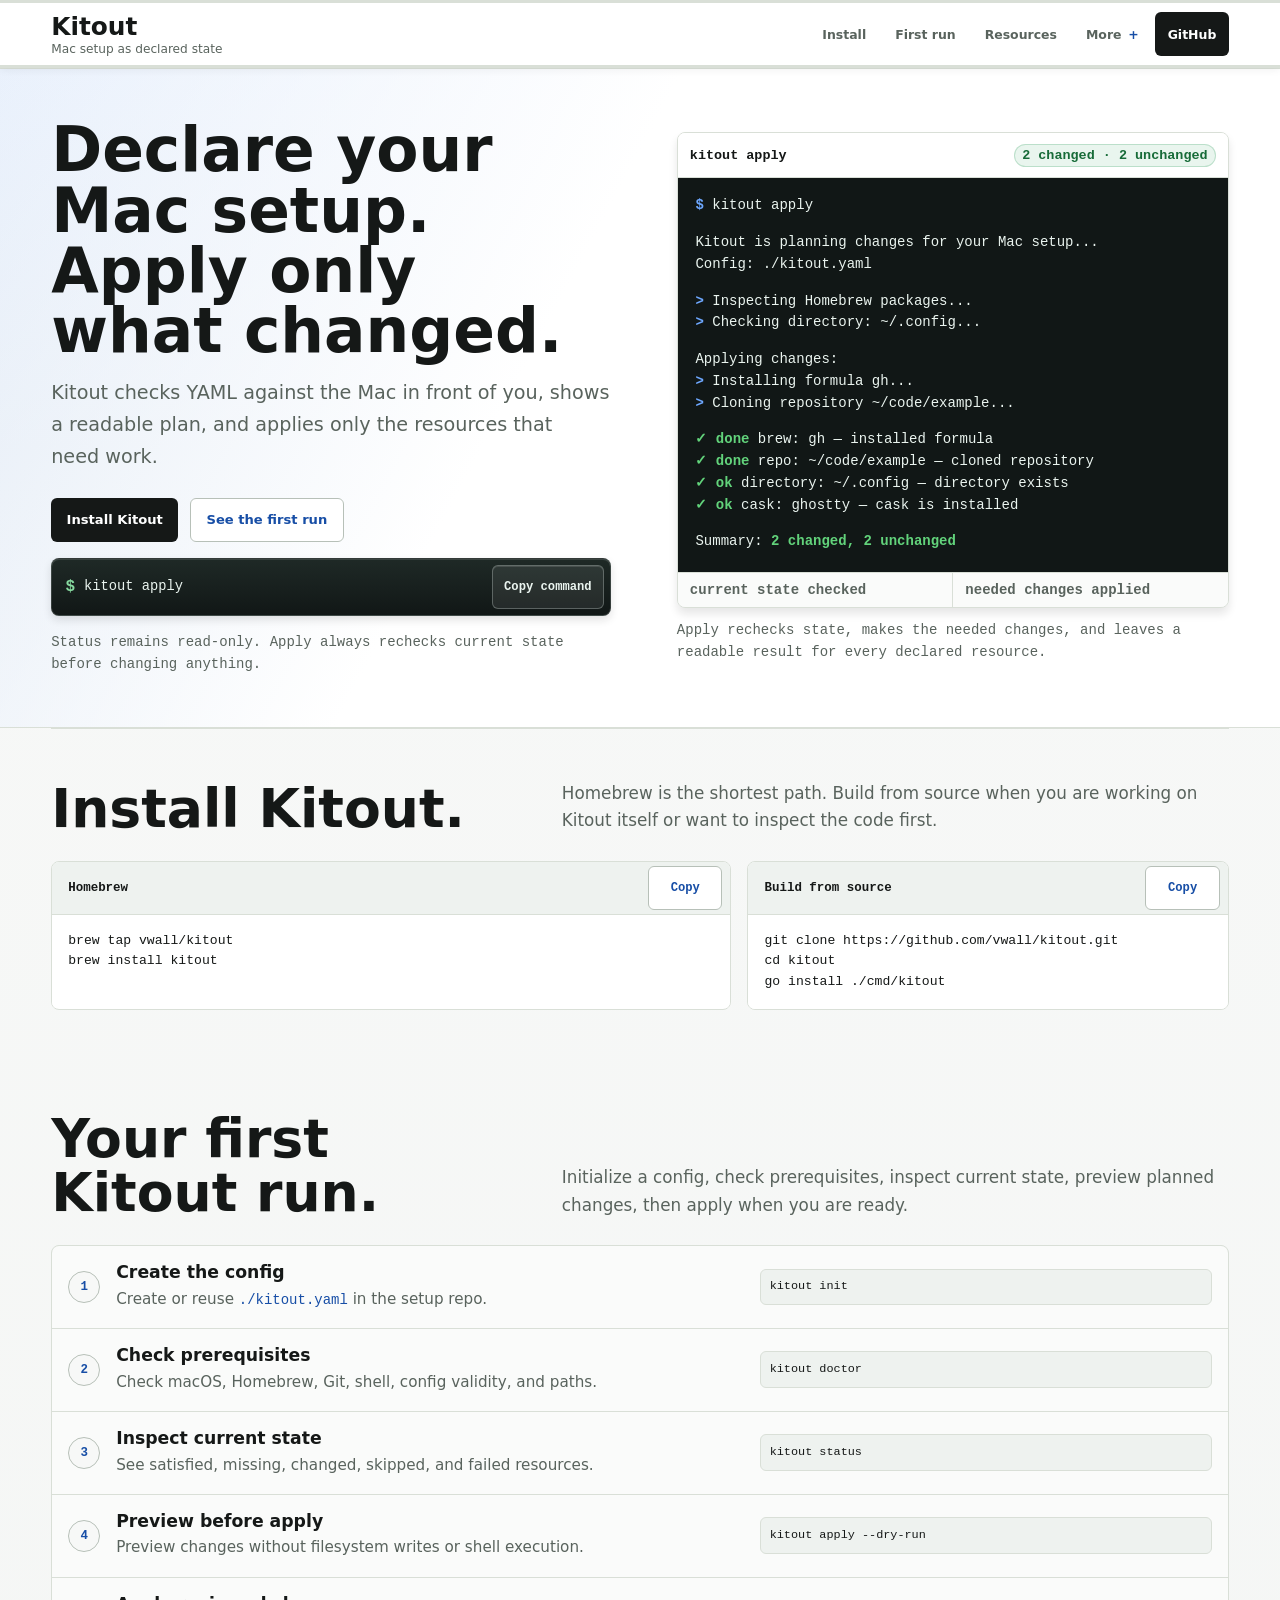
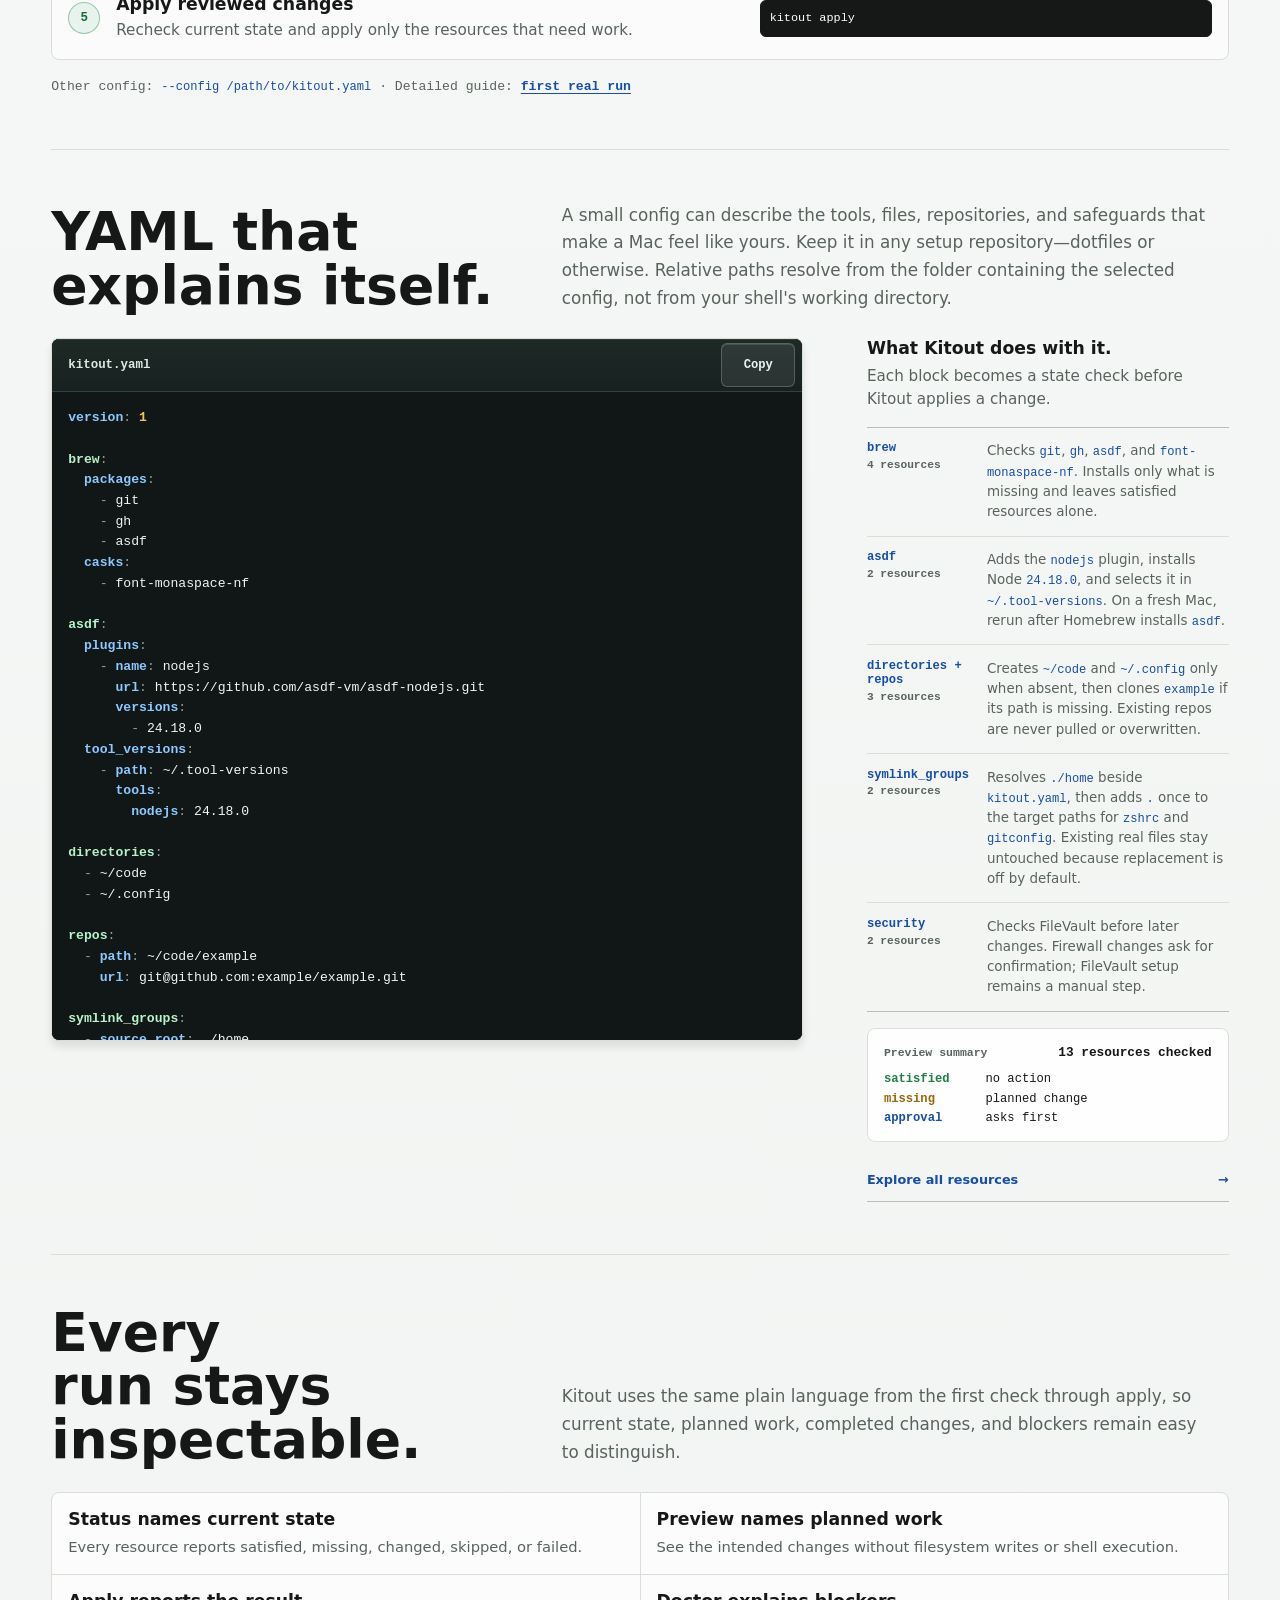
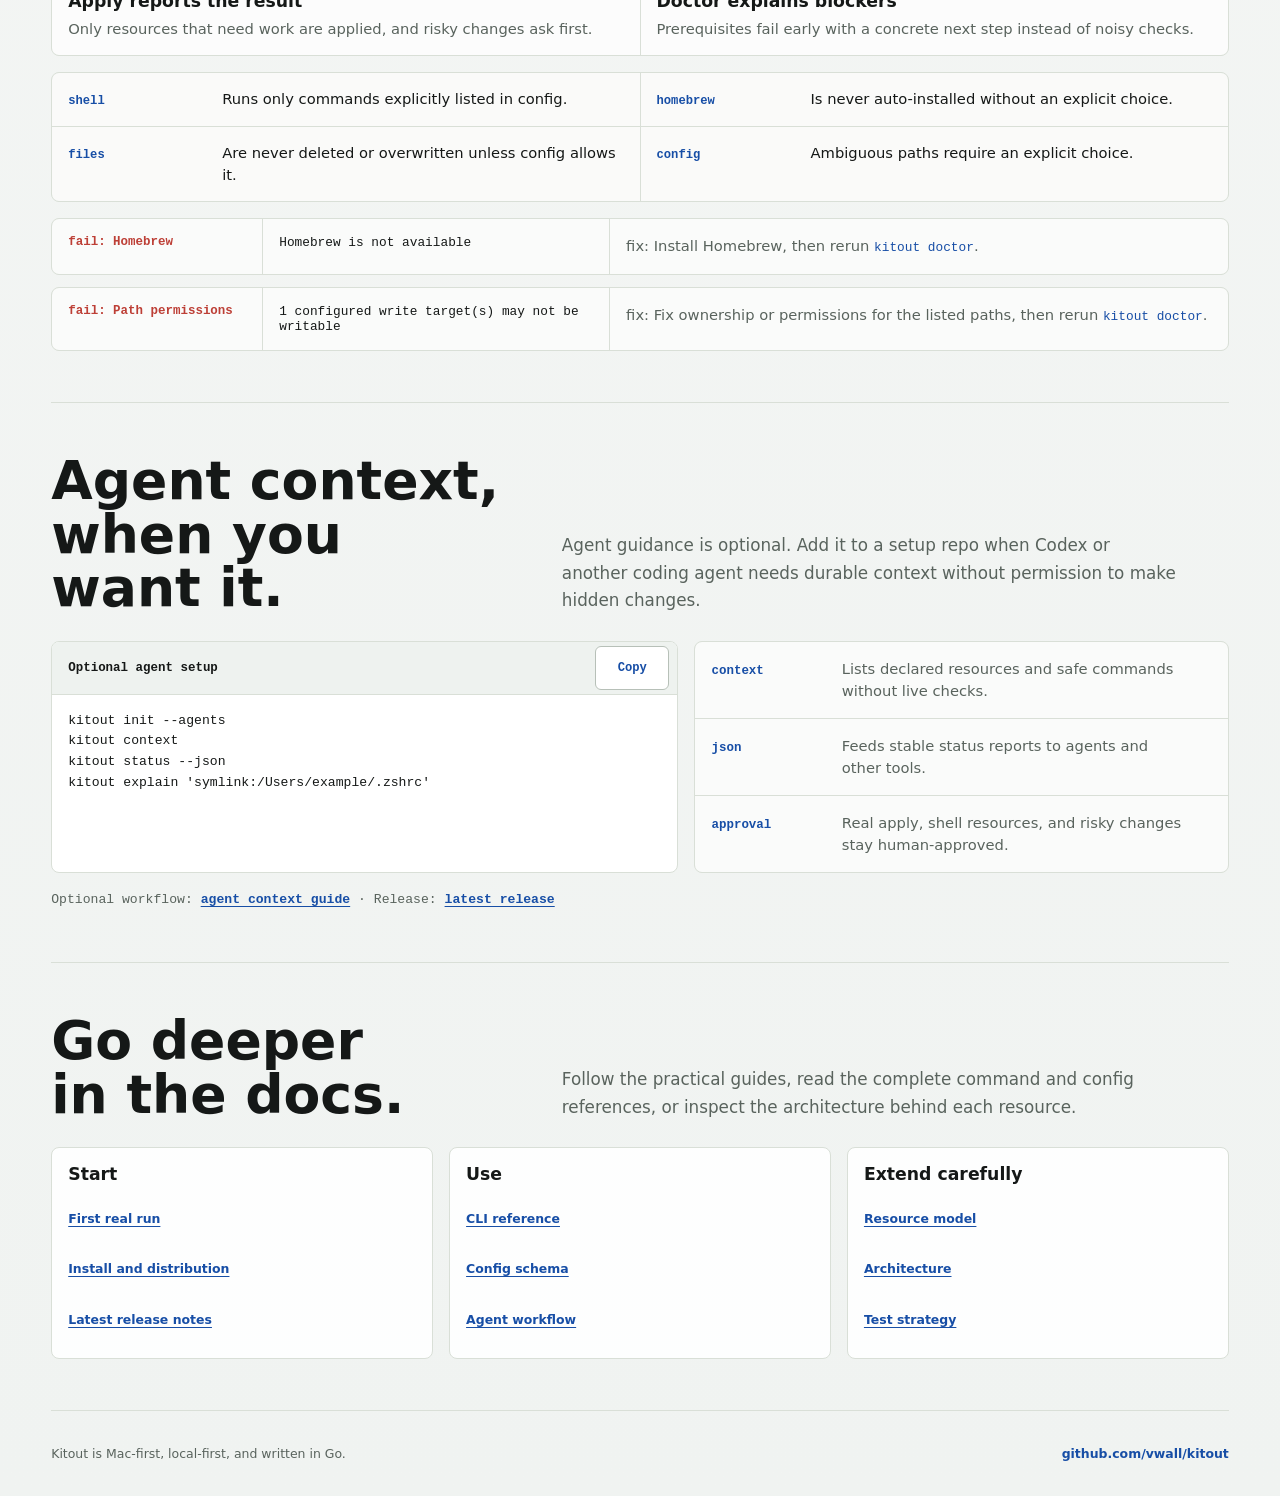
==== commit a8e6d9c1: "Polish repository for public contributions" ====
--- a/docs/index.html
+++ b/docs/index.html
@@ -11,8 +11,9 @@
       name="description"
       content="Kitout is a Go CLI for declaring a Mac setup in YAML, checking current state, previewing a plan, and applying only the resources that need work."
     />
+    <link rel="canonical" href="https://vwall.github.io/kitout/" />
     <link rel="icon" href="assets/retro-mac-computer.png" />
-    <link rel="stylesheet" href="assets/site.css?v=2.7.0" />
+    <link rel="stylesheet" href="assets/site.css" />
   </head>
   <body>
     <a class="skip-link" href="#main-content">Skip to main content</a>
@@ -153,7 +154,9 @@
                 Copy
               </button>
             </div>
-            <pre><code id="install-source">go install ./cmd/kitout</code></pre>
+            <pre><code id="install-source">git clone https://github.com/vwall/kitout.git
+cd kitout
+go install ./cmd/kitout</code></pre>
           </div>
         </div>
       </section>
@@ -215,7 +218,10 @@
           <code>--config /path/to/kitout.yaml</code>
           ·
           Detailed guide:
-          <a href="setup/first-real-run.md">first real run</a>
+          <a
+            href="https://github.com/vwall/kitout/blob/main/docs/setup/first-real-run.md"
+            >first real run</a
+          >
         </p>
       </section>
 
@@ -371,7 +377,10 @@
                 </li>
               </ul>
             </div>
-            <a class="resource-explore" href="config/config-spec.md">
+            <a
+              class="resource-explore"
+              href="https://github.com/vwall/kitout/blob/main/docs/config/config-spec.md"
+            >
               Explore all resources
               <span aria-hidden="true">→</span>
             </a>
@@ -489,9 +498,12 @@
         </div>
         <p class="source-note">
           Optional workflow:
-          <a href="agents/agent-context.md">agent context guide</a>
+          <a
+            href="https://github.com/vwall/kitout/blob/main/docs/agents/agent-context.md"
+            >agent context guide</a
+          >
           · Release:
-          <a href="release/2.7.0.md">Kitout 2.7.0</a>
+          <a href="https://github.com/vwall/kitout/releases/latest">latest release</a>
         </p>
       </section>
 
@@ -506,21 +518,47 @@
         <div class="docs-grid" aria-label="Documentation map">
           <article>
             <h3>Start</h3>
-            <a href="setup/first-real-run.md">First real run</a>
-            <a href="install/installation-and-distribution.md">Install and distribution</a>
-            <a href="release/2.7.0.md">Latest release notes</a>
+            <a
+              href="https://github.com/vwall/kitout/blob/main/docs/setup/first-real-run.md"
+              >First real run</a
+            >
+            <a
+              href="https://github.com/vwall/kitout/blob/main/docs/install/installation-and-distribution.md"
+              >Install and distribution</a
+            >
+            <a href="https://github.com/vwall/kitout/releases/latest"
+              >Latest release notes</a
+            >
           </article>
           <article>
             <h3>Use</h3>
-            <a href="cli/cli-spec.md">CLI reference</a>
-            <a href="config/config-spec.md">Config schema</a>
-            <a href="agents/agent-context.md">Agent workflow</a>
+            <a
+              href="https://github.com/vwall/kitout/blob/main/docs/cli/cli-spec.md"
+              >CLI reference</a
+            >
+            <a
+              href="https://github.com/vwall/kitout/blob/main/docs/config/config-spec.md"
+              >Config schema</a
+            >
+            <a
+              href="https://github.com/vwall/kitout/blob/main/docs/agents/agent-context.md"
+              >Agent workflow</a
+            >
           </article>
           <article>
             <h3>Extend carefully</h3>
-            <a href="runtime/resource-model.md">Resource model</a>
-            <a href="architecture/architecture-overview.md">Architecture</a>
-            <a href="testing/test-strategy.md">Test strategy</a>
+            <a
+              href="https://github.com/vwall/kitout/blob/main/docs/runtime/resource-model.md"
+              >Resource model</a
+            >
+            <a
+              href="https://github.com/vwall/kitout/blob/main/docs/architecture/architecture-overview.md"
+              >Architecture</a
+            >
+            <a
+              href="https://github.com/vwall/kitout/blob/main/docs/testing/test-strategy.md"
+              >Test strategy</a
+            >
           </article>
         </div>
       </section>
